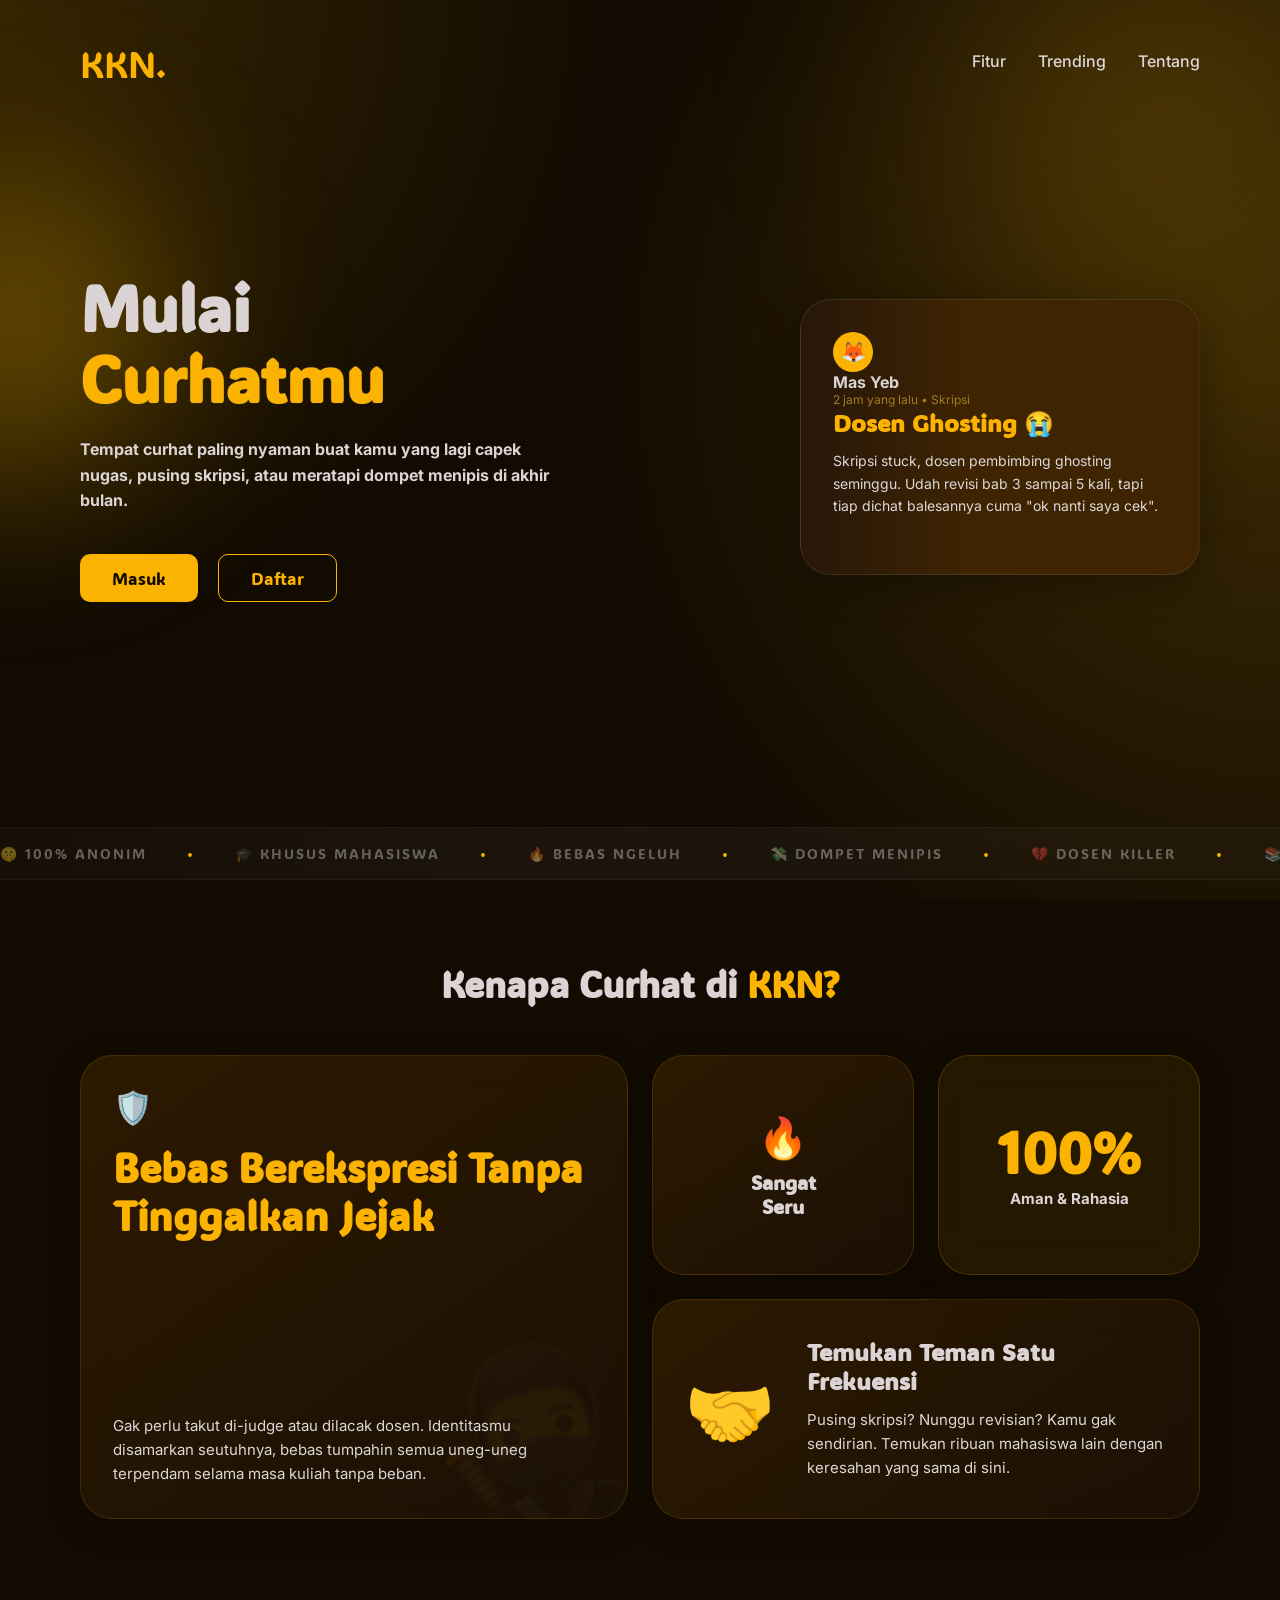
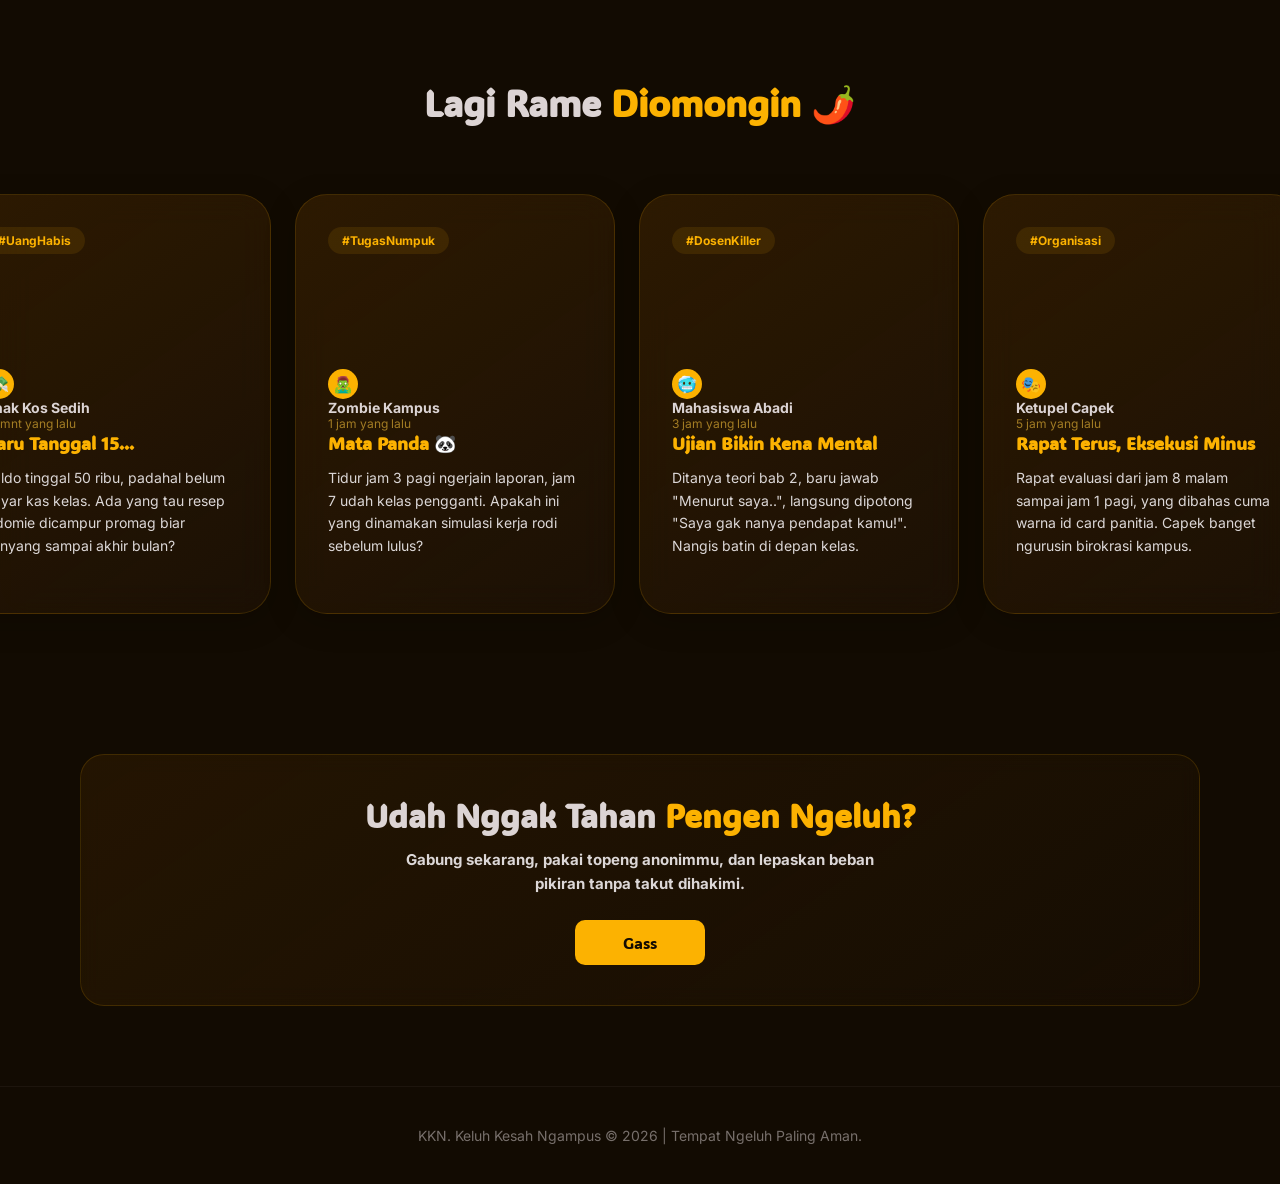
==== index.html @ 59ade4c1 "update name index" ====
<!DOCTYPE html>
<html lang="id">
<head>
    <meta charset="UTF-8">
    <meta name="viewport" content="width=device-width, initial-scale=1.0">
    <title>KKN - Keluh Kesah Ngampus</title>
    
    <link rel="preconnect" href="https://fonts.googleapis.com">
    <link rel="preconnect" href="https://fonts.gstatic.com" crossorigin>
    <link href="https://fonts.googleapis.com/css2?family=ADLaM+Display&family=Inter:wght@400;500;600;700&display=swap" rel="stylesheet">
    
    <link rel="stylesheet" href="globals.css">
    <link rel="stylesheet" href="guide.css">
    <link rel="stylesheet" href="style.css">
</head>
<body id="beranda">
    
    <!-- Efek Glow Latar Belakang -->
    <div class="glow-kiri-atas"></div>
    <div class="glow-kanan-atas"></div>
    <div class="glow-tengah"></div>

    <!--HEADER-->
    <header class="container">
        <!-- Logo berfungsi ganda sebagai tombol kembali ke atas -->
        <a href="#beranda" class="logo-kkn" style="text-decoration: none;">KKN.</a>
        <nav>
            <a href="#fitur" class="menu-link">Fitur</a> 
            <a href="#trending" class="menu-link">Trending</a>
            <a href="about_us/about.html" class="menu-link">Tentang</a>
        </nav>
    </header>

    <!-- Bagian Konten Utama -->
    <main>
        
        <!-- SECTION 1: HERO -->
        <section class="hero-section">
            <div class="container hero-container">
                <!-- Kolom Kiri: Teks dan Tombol -->
                <div class="hero-kiri">
                    <h1 class="judul-utama">
                        Mulai<br>
                        <span class="teks-kuning">Curhatmu</span>
                    </h1>
                    
                    <p class="deskripsi">
                        Tempat curhat paling nyaman buat kamu yang lagi capek nugas, pusing skripsi, atau meratapi dompet menipis di akhir bulan.
                    </p>
                    
                    <div class="grup-tombol">
                        <button class="btn-primer" onclick="window.location.href='daftar/signin.html'">Masuk</button>
                        <button class="btn-sekunder" onclick="window.location.href='daftar/signup.html'">Daftar</button>
                    </div>
                </div>

                <!-- Kolom Kanan: Kartu Curhat Mengambang -->
                <div class="hero-kanan">
                    <div class="kartu-curhat">
                        <div class="kartu-header">
                            <div class="avatar">🦊</div>
                            <div>
                                <div class="nama-user">Mas Yeb</div>
                                <div class="waktu">2 jam yang lalu • Skripsi</div>
                            </div>
                        </div>
                        <h3 class="kartu-judul">Dosen Ghosting 😭</h3>
                        <p class="kartu-teks">
                            Skripsi stuck, dosen pembimbing ghosting seminggu. Udah revisi bab 3 sampai 5 kali, tapi tiap dichat balesannya cuma "ok nanti saya cek".
                        </p>
                    </div>
                </div>
            </div>
        </section>

        <!-- SECTION PITA PEMBATAS -->
        <div class="marquee-pembatas">
            <div class="marquee-konten">
                <span>🤫 100% ANONIM <i>•</i> 🎓 KHUSUS MAHASISWA <i>•</i> 🔥 BEBAS NGELUH <i>•</i> 💸 DOMPET MENIPIS <i>•</i> 💔 DOSEN KILLER <i>•</i> 📚 SKRIPSI STUCK <i>•</i></span>
                <span>🤫 100% ANONIM <i>•</i> 🎓 KHUSUS MAHASISWA <i>•</i> 🔥 BEBAS NGELUH <i>•</i> 💸 DOMPET MENIPIS <i>•</i> 💔 DOSEN KILLER <i>•</i> 📚 SKRIPSI STUCK <i>•</i></span>
            </div>
        </div>

        <!--SECTION 2: FITUR BENTO GRID (Target: #fitur)-->
        <section id="fitur" class="fitur-section">
            <div class="container">
                <h2 class="section-judul">Kenapa Curhat di <span>KKN?</span></h2>
                
                <div class="bento-grid">
                    <div class="bento-kartu bento-large">
                        <div class="bento-bg-ikon">🥷</div>
                        <div>
                            <div class="bento-ikon" style="font-size: 32px;">🛡️</div>
                            <h3 class="bento-judul">Bebas Berekspresi Tanpa Tinggalkan Jejak</h3>
                        </div>
                        <p class="bento-teks" style="max-width: 90%;">Gak perlu takut di-judge atau dilacak dosen. Identitasmu disamarkan seutuhnya, bebas tumpahin semua uneg-uneg terpendam selama masa kuliah tanpa beban.</p>
                    </div>

                    <div class="bento-kartu bento-box" style="justify-content: center; align-items: center; text-align: center;">
                        <div class="bento-ikon" style="margin-bottom: 8px;">🔥</div>
                        <h3 class="bento-judul" style="font-size: 20px; margin-bottom: 0;">Sangat<br>Seru</h3>
                    </div>

                    <div class="bento-kartu bento-box" style="justify-content: center; align-items: center; text-align: center; background: rgba(252, 178, 1, 0.08); border-color: rgba(252, 178, 1, 0.2);">
                        <h3 class="bento-judul" style="font-size: 56px; color: var(--warna-kuning); margin-bottom: 0;">100%</h3>
                        <p class="bento-teks" style="font-weight: bold; color: var(--warna-putih);">Aman & Rahasia</p>
                    </div>

                    <div class="bento-kartu bento-wide" style="flex-direction: row; align-items: center; gap: 32px;">
                        <div class="bento-ikon" style="font-size: 72px; margin-bottom: 0;">🤝</div>
                        <div>
                            <h3 class="bento-judul" style="font-size: 24px;">Temukan Teman Satu Frekuensi</h3>
                            <p class="bento-teks">Pusing skripsi? Nunggu revisian? Kamu gak sendirian. Temukan ribuan mahasiswa lain dengan keresahan yang sama di sini.</p>
                        </div>
                    </div>
                </div>
            </div>
        </section>

        <!--SECTION 3: TRENDING GALLERY (Target: #trending)-->
        <section id="trending" class="trending-section">
            <div class="container">
                <h2 class="section-judul">Lagi Rame <span>Diomongin 🌶️</span></h2>
            </div>
            
            <div class="trending-wrapper">
                <div class="kartu-trending">
                    <span class="tag-trending">#UangHabis</span>
                    <div class="konten-bawah-trending">
                        <div class="kartu-header">
                            <div class="avatar" style="font-size: 16px; width: 30px; height: 30px;">💸</div>
                            <div>
                                <div class="nama-user" style="font-size: 14px;">Anak Kos Sedih</div>
                                <div class="waktu">10 mnt yang lalu</div>
                            </div>
                        </div>
                        <h3 class="kartu-judul" style="font-size: 18px;">Baru Tanggal 15...</h3>
                        <p class="kartu-teks">Saldo tinggal 50 ribu, padahal belum bayar kas kelas. Ada yang tau resep indomie dicampur promag biar kenyang sampai akhir bulan?</p>
                    </div>
                </div>

                <div class="kartu-trending">
                    <span class="tag-trending">#TugasNumpuk</span>
                    <div class="konten-bawah-trending">
                        <div class="kartu-header">
                            <div class="avatar" style="font-size: 16px; width: 30px; height: 30px;">🧟‍♂️</div>
                            <div>
                                <div class="nama-user" style="font-size: 14px;">Zombie Kampus</div>
                                <div class="waktu">1 jam yang lalu</div>
                            </div>
                        </div>
                        <h3 class="kartu-judul" style="font-size: 18px;">Mata Panda 🐼</h3>
                        <p class="kartu-teks">Tidur jam 3 pagi ngerjain laporan, jam 7 udah kelas pengganti. Apakah ini yang dinamakan simulasi kerja rodi sebelum lulus?</p>
                    </div>
                </div>

                <div class="kartu-trending">
                    <span class="tag-trending">#DosenKiller</span>
                    <div class="konten-bawah-trending">
                        <div class="kartu-header">
                            <div class="avatar" style="font-size: 16px; width: 30px; height: 30px;">🥶</div>
                            <div>
                                <div class="nama-user" style="font-size: 14px;">Mahasiswa Abadi</div>
                                <div class="waktu">3 jam yang lalu</div>
                            </div>
                        </div>
                        <h3 class="kartu-judul" style="font-size: 18px;">Ujian Bikin Kena Mental</h3>
                        <p class="kartu-teks">Ditanya teori bab 2, baru jawab "Menurut saya..", langsung dipotong "Saya gak nanya pendapat kamu!". Nangis batin di depan kelas.</p>
                    </div>
                </div>

                <div class="kartu-trending">
                    <span class="tag-trending">#Organisasi</span>
                    <div class="konten-bawah-trending">
                        <div class="kartu-header">
                            <div class="avatar" style="font-size: 16px; width: 30px; height: 30px;">🎭</div>
                            <div>
                                <div class="nama-user" style="font-size: 14px;">Ketupel Capek</div>
                                <div class="waktu">5 jam yang lalu</div>
                            </div>
                        </div>
                        <h3 class="kartu-judul" style="font-size: 18px;">Rapat Terus, Eksekusi Minus</h3>
                        <p class="kartu-teks">Rapat evaluasi dari jam 8 malam sampai jam 1 pagi, yang dibahas cuma warna id card panitia. Capek banget ngurusin birokrasi kampus.</p>
                    </div>
                </div>
            </div>
        </section>

        <!--SECTION 4: CALL TO ACTION (CTA) BAWAH-->
        <section class="cta-bawah-section" style="padding: 40px 0 80px 0; text-align: center; position: relative; z-index: 2;">
            <div class="container">
                <div style="background: linear-gradient(145deg, rgba(63, 36, 2, 0.4) 0%, rgba(41, 24, 8, 0.2) 100%); border: 1px solid rgba(252, 178, 1, 0.15); border-radius: 24px; padding: 40px 24px; backdrop-filter: blur(10px);">
                    <h2 class="section-judul" style="margin-bottom: 12px; font-size: 32px;">Udah Nggak Tahan <span>Pengen Ngeluh?</span></h2>
                    <p class="deskripsi" style="margin: 0 auto 24px auto; font-size: 15px; color: var(--warna-abu-terang); max-width: 500px;">
                        Gabung sekarang, pakai topeng anonimmu, dan lepaskan beban pikiran tanpa takut dihakimi.
                    </p>
                    <div class="grup-tombol" style="justify-content: center;">
                        <!-- Tombol Gass diubah menjadi link yang mengarah ke paling atas -->
                        <a href="#beranda" class="btn-primer" style="font-size: 16px; padding: 12px 48px; display: inline-block; text-decoration: none;">Gass</a>
                    </div>
                </div>
            </div>
        </section>

    </main>

    <!-- FOOTER -->
    <footer>
        <p>KKN. Keluh Kesah Ngampus © 2026 | Tempat Ngeluh Paling Aman.</p>
    </footer>

    <!--JAVASCRIPT LOGIC-->
    <script>
        const trendingWrapper = document.querySelector('.trending-wrapper');
        let isPaused = false;
        let resumeTimeout;
        let scrollSpeed = 1; 

        if (trendingWrapper) {
            trendingWrapper.style.scrollBehavior = 'auto';
            const originalCards = [...trendingWrapper.children];
            
            for (let i = 0; i < 2; i++) {
                originalCards.forEach(kartu => {
                    const clone = kartu.cloneNode(true);
                    trendingWrapper.appendChild(clone);
                });
            }

            let resetPoint = 0;
            function hitungTitikReset() {
                const firstOriginal = trendingWrapper.children[0];
                const firstClone = trendingWrapper.children[originalCards.length];
                resetPoint = firstClone.offsetLeft - firstOriginal.offsetLeft;
            }

            hitungTitikReset();
            window.addEventListener('resize', hitungTitikReset);

            function autoScroll() {
                if (!isPaused && resetPoint > 0) {
                    trendingWrapper.scrollLeft += scrollSpeed;
                    if (trendingWrapper.scrollLeft >= resetPoint) {
                        trendingWrapper.scrollLeft -= resetPoint;
                    }
                }
                requestAnimationFrame(autoScroll);
            }

            requestAnimationFrame(autoScroll);

            function pauseScroll() {
                isPaused = true;
                clearTimeout(resumeTimeout); 
            }

            function resumeScrollAfterDelay() {
                clearTimeout(resumeTimeout);
                resumeTimeout = setTimeout(() => {
                    isPaused = false;
                }, 1500); 
            }

            trendingWrapper.addEventListener('mouseenter', pauseScroll);
            trendingWrapper.addEventListener('mouseleave', resumeScrollAfterDelay);
            trendingWrapper.addEventListener('touchstart', pauseScroll);
            trendingWrapper.addEventListener('touchend', resumeScrollAfterDelay);
        }
    </script>
</body>
</html>
---- globals.css ----
* {
    margin: 0;
    padding: 0;
    box-sizing: border-box;
    -webkit-font-smoothing: antialiased;
}

html, body {
    height: 100%;
    scroll-behavior: smooth;
}

a {
    text-decoration: none;
}

button:focus-visible {
    outline: 2px solid #fcb201 !important;
}
---- guide.css ----
:root {
    /* Warna Dasar Baru dari About Us */
    --warna-latar: #120b02; 
    --rgb-latar: 18, 11, 2; /* Versi RGB dari #120b02 */
    
    /* Warna Kuning Khas KKN */
    --warna-kuning: #fcb201;
    --rgb-kuning: 252, 178, 1;
    
    /* Warna Glow dari */
    --rgb-glow-kiri: 255, 184, 0;  /* rgba(255, 184, 0, 0.15) */
    --rgb-glow-kanan: 215, 157, 11; /* rgba(215, 157, 11, 0.21) */
    
    --warna-putih: #dcd4d4;
    --warna-abu-terang: #dcd7d7;
    --rgb-putih: 220, 212, 212;
    --rgb-hitam: 0, 0, 0;

    /* Variabel Efek Glassmorphism & Gradasi */
    --gradasi-kaca-hero: linear-gradient(90deg, rgba(41, 24, 8, 1) 4%, rgba(63, 36, 2, 1) 43%);
    --gradasi-kaca-bento: linear-gradient(145deg, rgba(63, 36, 2, 0.6) 0%, rgba(41, 24, 8, 0.4) 100%);
    --border-kaca-tipis: 1px solid rgba(var(--rgb-putih), 0.05);
    --border-kuning-tipis: 1px solid rgba(var(--rgb-kuning), 0.15);
    
    /* Variabel Font */
    --font-judul: 'ADLaM Display', cursive;
    --font-teks: 'Inter', sans-serif;
}
---- style.css ----
/* ==========================================================
   DASAR BODY & HTML
   ========================================================== */
html {
    scroll-behavior: smooth;
}

body {
    /* Perbaikan: Menambahkan background-attachment: fixed agar gradasi tidak terpotong/berulang */
    background: 
        radial-gradient(circle at 0% 0%, rgba(var(--rgb-glow-kiri), 0.15) 0%, transparent 40%),
        radial-gradient(circle at 100% 40%, rgba(var(--rgb-glow-kanan), 0.21) 0%, transparent 50%),
        var(--warna-latar);
    background-attachment: fixed; /* Mencegah gradasi berulang saat di-scroll */
    background-repeat: no-repeat;
    background-size: cover;
        
    color: var(--warna-abu-terang);
    font-family: var(--font-teks);
    min-height: 100vh;
    overflow-x: hidden;
    display: flex;
    flex-direction: column;
}

/* ==========================================================
   KUSTOMISASI SCROLLBAR MODERN
   ========================================================== */
::-webkit-scrollbar {
    width: 14px; 
}

::-webkit-scrollbar-track {
    background: var(--warna-latar); 
}

::-webkit-scrollbar-thumb {
    background-color: rgba(var(--rgb-kuning), 0.3); 
    border-radius: 10px; 
    border: 4px solid var(--warna-latar); 
}

::-webkit-scrollbar-thumb:hover {
    background-color: rgba(var(--rgb-kuning), 0.8); 
}

a {
    text-decoration: none;
}

/* ==========================================================
   1. EFEK GLOW TAMBAHAN
   ========================================================== */
@keyframes putarCahaya {
    0% { transform: rotate(0deg) scale(1); }
    50% { transform: rotate(180deg) scale(1.1); }
    100% { transform: rotate(360deg) scale(1); }
}

.glow-kiri-atas {
    position: absolute;
    top: 20%;
    left: -10%;
    width: 300px;
    height: 300px;
    background-color: rgba(var(--rgb-glow-kiri), 0.3);
    border-radius: 40% 60% 70% 30% / 40% 50% 60% 50%;
    filter: blur(90px);
    z-index: 0;
    pointer-events: none;
    animation: putarCahaya 20s linear infinite;
}

.glow-kanan-atas {
    position: absolute;
    top: -10%;
    right: -5%;
    width: 400px;
    height: 400px;
    background-color: rgba(var(--rgb-glow-kanan), 0.2);
    border-radius: 50% 50% 30% 70% / 60% 30% 70% 40%;
    filter: blur(120px);
    z-index: 0;
    pointer-events: none;
    animation: putarCahaya 25s linear infinite reverse;
}

/* ==========================================================
   2. CONTAINER UTAMA & HEADER
   ========================================================== */
.container {
    width: 100%;
    max-width: 1200px;
    margin: 0 auto;
    padding-left: 40px;
    padding-right: 40px;
    position: relative;
    z-index: 10;
}

header {
    display: flex;
    justify-content: space-between;
    align-items: center;
    padding-top: 40px;
    padding-bottom: 20px;
}

.logo-kkn {
    font-family: var(--font-judul);
    font-size: 36px;
    color: var(--warna-kuning);
    cursor: pointer;
}

nav {
    display: flex;
    gap: 32px;
}

nav a {
    color: var(--warna-abu-terang);
    font-weight: 500;
    transition: all 0.2s ease;
    padding-bottom: 4px;
    border-bottom: 2px solid transparent;
}

nav a:hover, nav a.active {
    color: var(--warna-kuning);
    font-weight: 700;
    border-bottom: 2px solid var(--warna-kuning);
}

/* ==========================================================
   3. SECTION 1: HERO (ATAS)
   ========================================================== */
.hero-section {
    width: 100%;
    position: relative;
}

.hero-container {
    display: flex;
    align-items: center;
    justify-content: space-between;
    padding-top: 40px;
    padding-bottom: 100px;
    gap: 40px;
    min-height: 80vh;
}

.hero-kiri {
    flex: 1;
    max-width: 50%;
    display: flex;
    flex-direction: column;
    gap: 24px;
}

.judul-utama {
    font-family: var(--font-judul);
    font-size: 64px;
    line-height: 1.1;
    color: var(--warna-putih);
}

.teks-kuning {
    color: var(--warna-kuning);
    -webkit-text-stroke: 1px rgba(var(--rgb-putih), 0.1); 
}

.deskripsi {
    font-weight: 700;
    font-size: 16px;
    line-height: 1.6;
    color: var(--warna-putih);
    max-width: 480px;
}

.grup-tombol {
    display: flex;
    gap: 20px;
    margin-top: 16px;
}

.btn-primer {
    background-color: var(--warna-kuning);
    color: var(--warna-latar);
    font-family: var(--font-judul);
    font-size: 17px;
    padding: 12px 32px;
    border-radius: 10px;
    border: none;
    cursor: pointer;
    transition: transform 0.2s;
    display: inline-block;
    text-align: center;
}

.btn-primer:hover {
    transform: scale(1.05);
}

.btn-sekunder {
    background-color: var(--latar-btn-sekunder);
    color: var(--warna-kuning);
    font-family: var(--font-judul);
    font-size: 17px;
    padding: 12px 32px;
    border-radius: 10px;
    border: 1px solid var(--warna-kuning);
    cursor: pointer;
    transition: background-color 0.2s;
    display: inline-block;
    text-align: center;
}

.btn-sekunder:hover {
    background-color: var(--warna-kuning);
    color: var(--warna-latar);
}

.hero-kanan {
    flex: 1;
    display: flex;
    justify-content: flex-end;
}

@keyframes float {
    0% { transform: translateY(0px); }
    50% { transform: translateY(-10px); }
    100% { transform: translateY(0px); }
}

@keyframes kedapKedip {
    0% { opacity: 1; }
    75% { opacity: 0.65; }
    100% { opacity: 1; }
}

.kartu-curhat {
    width: 100%;
    max-width: 400px;
    border-radius: 31px;
    border: 1px solid rgba(var(--rgb-putih), 0.11);
    box-shadow: 0px 10px 40px rgba(var(--rgb-hitam), 0.3);
    backdrop-filter: blur(5.7px);
    -webkit-backdrop-filter: blur(5.7px);
    background: var(--gradasi-kaca-hero);
    padding: 32px;
    animation: float 3s cubic-bezier(0.37, 0, 0.63, 1) infinite, kedapKedip 2s ease-in-out infinite;
}

.avatar {
    width: 40px;
    height: 40px;
    background-color: var(--warna-kuning);
    border-radius: 50%;
    display: flex;
    align-items: center;
    justify-content: center;
    font-size: 20px;
    color: var(--warna-latar);
}

.nama-user {
    font-weight: 700;
    color: var(--warna-putih);
}

.waktu {
    font-size: 12px;
    color: #a37d24;
}

.kartu-judul {
    font-family: var(--font-judul);
    font-size: 24px;
    color: var(--warna-kuning);
    margin-bottom: 12px;
}

.kartu-teks {
    font-size: 14px;
    line-height: 1.6;
    color: var(--warna-abu-terang);
    margin-bottom: 24px;
}

/* ==========================================================
   4. PITA PEMBATAS BERJALAN (MARQUEE)
   ========================================================== */
.marquee-pembatas {
    width: 100%;
    overflow: hidden;
    background: linear-gradient(90deg, rgba(var(--rgb-putih),0.02) 0%, rgba(var(--rgb-putih),0.05) 50%, rgba(var(--rgb-putih),0.02) 100%);
    border-top: var(--border-kaca-tipis);
    border-bottom: var(--border-kaca-tipis);
    padding: 16px 0;
    display: flex;
    white-space: nowrap;
    position: relative;
    z-index: 5;
}

.marquee-konten {
    display: flex;
    align-items: center;
    gap: 40px;
    animation: scrollMarquee 30s linear infinite;
}

.marquee-konten span {
    font-family: var(--font-judul);
    font-size: 14px;
    letter-spacing: 2px;
    color: rgba(var(--rgb-putih), 0.4);
    text-transform: uppercase;
    display: flex;
    align-items: center;
    gap: 40px;
}

.marquee-konten span i {
    color: var(--warna-kuning);
    font-style: normal;
}

@keyframes scrollMarquee {
    0% { transform: translateX(0); }
    100% { transform: translateX(-50%); }
}

/* ==========================================================
   5. UMUM UNTUK SECTION TENGAH & BAWAH
   ========================================================== */
.section-judul {
    font-family: var(--font-judul);
    font-size: 36px;
    color: var(--warna-putih);
    text-align: center;
    margin-bottom: 48px;
    position: relative;
    z-index: 2;
}

.section-judul span {
    color: var(--warna-kuning);
}

/* ==========================================================
   6. SECTION 2: FITUR (BENTO GRID)
   ========================================================== */
.fitur-section {
    padding-top: 80px;
    padding-bottom: 100px;
    width: 100%;
    position: relative;
}

.bento-grid {
    display: grid;
    grid-template-columns: repeat(4, 1fr);
    grid-auto-rows: 220px;
    gap: 24px;
    margin-top: 48px;
    position: relative;
    z-index: 2;
}

.bento-kartu {
    background: var(--gradasi-kaca-bento);
    backdrop-filter: blur(20px);
    -webkit-backdrop-filter: blur(20px);
    border: var(--border-kuning-tipis);
    border-radius: 32px;
    padding: 32px;
    display: flex;
    flex-direction: column;
    justify-content: space-between;
    overflow: hidden;
    position: relative;
    transition: transform 0.4s ease, border-color 0.4s ease, box-shadow 0.4s ease;
    box-shadow: 0 8px 32px rgba(var(--rgb-hitam), 0.2);
}

.bento-kartu:hover {
    transform: translateY(-5px);
    border-color: rgba(var(--rgb-kuning), 0.5);
    box-shadow: 0 15px 35px rgba(var(--rgb-kuning), 0.1);
}

.bento-large { grid-column: span 2; grid-row: span 2; } 
.bento-wide { grid-column: span 2; grid-row: span 1; }  
.bento-box { grid-column: span 1; grid-row: span 1; }   

.bento-ikon { 
    font-size: 40px; 
    margin-bottom: 16px; 
    z-index: 2; 
    position: relative; 
}

.bento-judul {
    font-family: var(--font-judul);
    font-size: 24px;
    color: var(--warna-putih);
    margin-bottom: 12px;
    line-height: 1.2;
    z-index: 2;
    position: relative;
}

.bento-large .bento-judul {
    font-size: 40px; 
    color: var(--warna-kuning);
}

.bento-teks {
    font-size: 15px;
    line-height: 1.6;
    color: var(--warna-abu-terang);
    z-index: 2;
    position: relative;
}

.bento-bg-ikon {
    position: absolute;
    bottom: -30px;
    right: -20px;
    font-size: 180px;
    opacity: 0.05;
    transform: rotate(-15deg);
    z-index: 1;
    pointer-events: none;
}

/* ==========================================================
   7. SECTION 3: TRENDING (GALLERY HORIZONTAL)
   ========================================================== */
.trending-section {
    padding-top: 60px;
    padding-bottom: 40px;
    width: 100%;
    overflow: hidden; 
    position: relative;
}

.trending-wrapper {
    display: flex;
    gap: 24px;
    padding: 20px 0 60px 0; 
    overflow-x: auto;
    scrollbar-width: none; 
    -ms-overflow-style: none; 
    position: relative;
    z-index: 2;
}

.trending-wrapper::-webkit-scrollbar {
    display: none; 
}

.kartu-trending {
    flex: 0 0 320px; 
    height: 420px; 
    background: var(--gradasi-kaca-bento);
    backdrop-filter: blur(16px);
    -webkit-backdrop-filter: blur(16px);
    border: var(--border-kuning-tipis);
    border-radius: 32px;
    padding: 32px;
    display: flex;
    flex-direction: column;
    transition: transform 0.4s cubic-bezier(0.175, 0.885, 0.32, 1.275), border-color 0.4s, box-shadow 0.4s;
    cursor: pointer;
    box-shadow: 0 8px 32px rgba(var(--rgb-hitam), 0.2);
}

.kartu-trending:hover {
    transform: translateY(-15px); 
    border-color: rgba(var(--rgb-kuning), 0.5);
    box-shadow: 0 20px 50px rgba(var(--rgb-kuning), 0.15);
}

.tag-trending {
    display: inline-block;
    background: rgba(var(--rgb-kuning), 0.1);
    color: var(--warna-kuning);
    padding: 6px 14px;
    border-radius: 20px;
    font-size: 12px;
    font-weight: 700;
    margin-bottom: auto; 
    align-self: flex-start;
}

.konten-bawah-trending {
    margin-top: 24px;
}

.kartu-trending .avatar {
    background-color: var(--warna-kuning);
    color: var(--warna-latar);
    border: none;
    box-shadow: none;
    display: flex;
    align-items: center;
    justify-content: center;
}

/* ==========================================================
   8. SECTION 4: CALL TO ACTION (CTA) BAWAH
   ========================================================== */
.cta-bawah-section {
    padding: 40px 0 80px 0; 
    text-align: center; 
    position: relative; 
    z-index: 2;
}

.cta-box {
    background: var(--gradasi-kaca-bento); 
    border: var(--border-kuning-tipis);
    border-radius: 24px; 
    padding: 40px 24px; 
    backdrop-filter: blur(10px);
    -webkit-backdrop-filter: blur(10px);
}

.cta-bawah-section .section-judul {
    margin-bottom: 12px; 
    font-size: 32px;
}

.cta-bawah-section .deskripsi {
    margin: 0 auto 24px auto; 
    font-size: 15px; 
    color: var(--warna-abu-terang); 
    max-width: 500px;
}

/* ==========================================================
   9. FOOTER
   ========================================================== */
footer {
    background-color: transparent;
    border-top: var(--border-kaca-tipis);
    padding: 40px;
    text-align: center;
    color: rgba(var(--rgb-putih), 0.5);
    font-size: 14px;
    margin-top: auto;
    position: relative;
    z-index: 2;
}
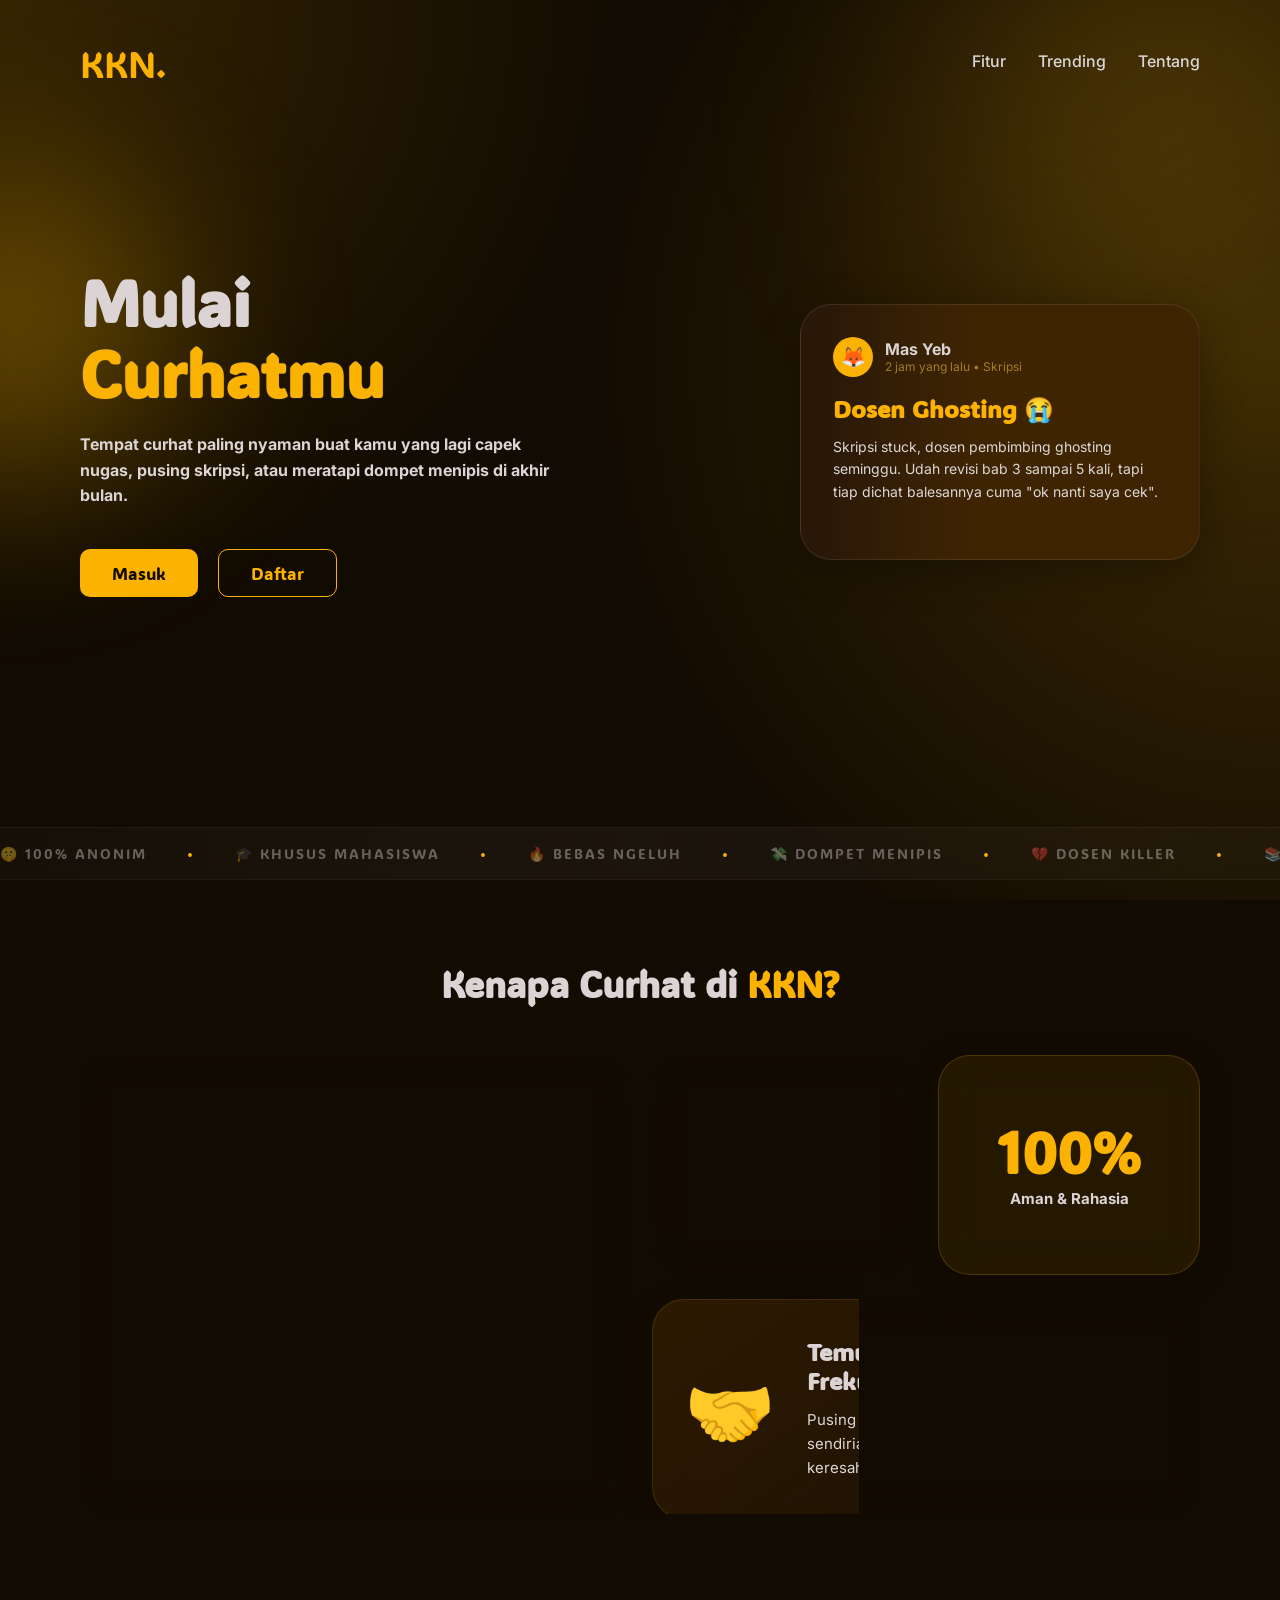
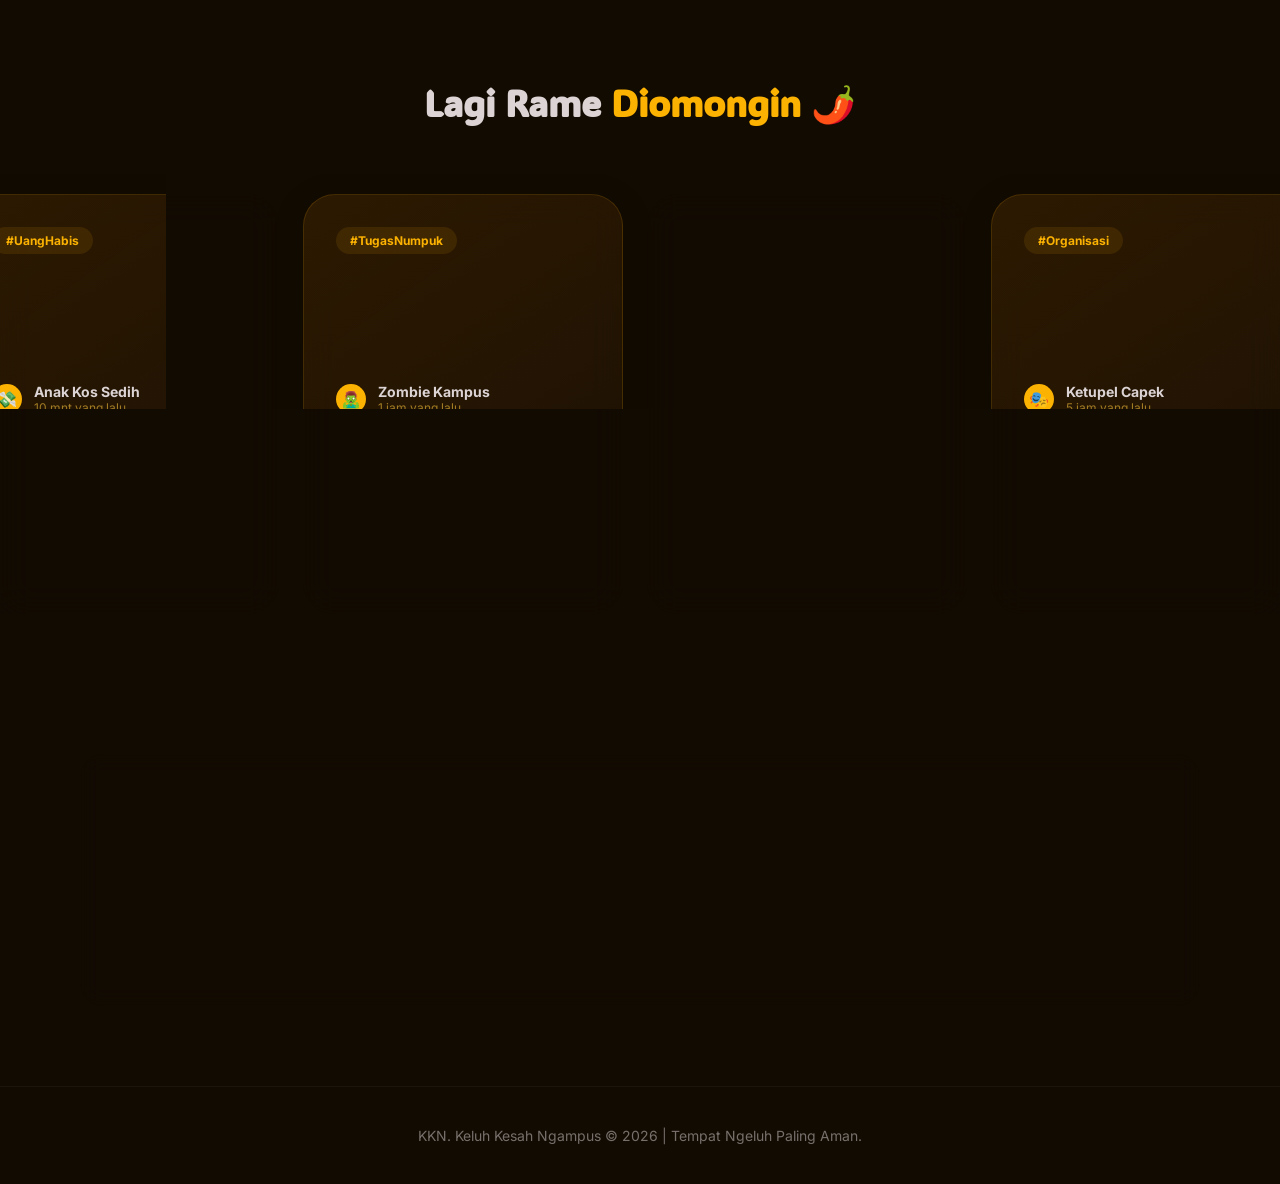
==== commit 23084335: "Remove unused stylesheet links from index.html Removed global and guide stylesheets from index.html" ====
--- a/index.html
+++ b/index.html
@@ -9,8 +9,6 @@
     <link rel="preconnect" href="https://fonts.gstatic.com" crossorigin>
     <link href="https://fonts.googleapis.com/css2?family=ADLaM+Display&family=Inter:wght@400;500;600;700&display=swap" rel="stylesheet">
     
-    <link rel="stylesheet" href="globals.css">
-    <link rel="stylesheet" href="guide.css">
     <link rel="stylesheet" href="style.css">
 </head>
 <body id="beranda">
@@ -268,4 +266,4 @@
         }
     </script>
 </body>
-</html>+</html>
--- a/style.css
+++ b/style.css
@@ -1,55 +1,289 @@
 /* ==========================================================
-   DASAR BODY & HTML
+   1. ROOT VARIABLES (Gabungan)
    ========================================================== */
+:root {
+    /* Variabel Landing Page */
+    --warna-latar: #120b02; 
+    --rgb-latar: 18, 11, 2;
+    --warna-kuning: #fcb201;
+    --rgb-kuning: 252, 178, 1;
+    --rgb-glow-kiri: 255, 184, 0;
+    --rgb-glow-kanan: 215, 157, 11;
+    --warna-putih: #dcd4d4;
+    --warna-abu-terang: #dcd7d7;
+    --rgb-putih: 220, 212, 212;
+    --rgb-hitam: 0, 0, 0;
+    --gradasi-kaca-hero: linear-gradient(90deg, rgba(41, 24, 8, 1) 4%, rgba(63, 36, 2, 1) 43%);
+    --gradasi-kaca-bento: linear-gradient(145deg, rgba(63, 36, 2, 0.6) 0%, rgba(41, 24, 8, 0.4) 100%);
+    --border-kaca-tipis: 1px solid rgba(var(--rgb-putih), 0.05);
+    --border-kuning-tipis: 1px solid rgba(var(--rgb-kuning), 0.15);
+    --font-judul: 'ADLaM Display', cursive;
+    --font-teks: 'Inter', sans-serif;
+
+    /* Variabel About Us */
+    --bg-gradient: radial-gradient(circle at center, #2c1f0a 0%, #0e0a02 100%);
+    --card-bg: #3F2402;
+    --border-color: #fcb101d0;
+    --primary-yellow: #fcb201;
+    --text-gray: #b0b0b0;
+}
+
+/* ==========================================================
+   2. RESET & DASAR GLOBAL
+   ========================================================== */
+* {
+    margin: 0;
+    padding: 0;
+    box-sizing: border-box;
+    -webkit-font-smoothing: antialiased;
+}
+
 html {
     scroll-behavior: smooth;
-}
-
+    height: 100%;
+}
+
+a {
+    text-decoration: none;
+}
+
+button:focus-visible {
+    outline: 2px solid #fcb201 !important;
+}
+
+/* Scrollbar Modern */
+::-webkit-scrollbar { 
+    width: 14px; 
+}
+
+::-webkit-scrollbar-track { 
+    background: var(--warna-latar); 
+}
+
+::-webkit-scrollbar-thumb {
+    background-color: rgba(var(--rgb-kuning), 0.3); 
+    border-radius: 10px; 
+    border: 4px solid var(--warna-latar); 
+}
+
+::-webkit-scrollbar-thumb:hover { 
+    background-color: rgba(var(--rgb-kuning), 0.8); 
+}
+
+/* ==========================================================
+   3. PEMISAHAN BODY AGAR TIDAK BENTROK
+   ========================================================== */
+
+/* A. Default Body (Digunakan untuk About Us) */
 body {
-    /* Perbaikan: Menambahkan background-attachment: fixed agar gradasi tidak terpotong/berulang */
+    font-family: 'Inter', sans-serif;
+    background: 
+        radial-gradient(circle at 0% 0%, rgba(255, 184, 0, 0.15) 0%, transparent 40%),
+        radial-gradient(circle at 100% 40%, rgba(215, 157, 11, 0.21) 0%, transparent 50%),
+        #160b04;
+    background-attachment: fixed;
+    color: white;
+    min-height: 100vh;
+    display: flex;
+    flex-direction: column;
+    align-items: center; /* Khusus struktur About Us */
+}
+
+/* B. Body Khusus Landing Page (Memanfaatkan id="beranda" dari HTML asli) */
+body#beranda {
     background: 
         radial-gradient(circle at 0% 0%, rgba(var(--rgb-glow-kiri), 0.15) 0%, transparent 40%),
         radial-gradient(circle at 100% 40%, rgba(var(--rgb-glow-kanan), 0.21) 0%, transparent 50%),
         var(--warna-latar);
-    background-attachment: fixed; /* Mencegah gradasi berulang saat di-scroll */
+    background-attachment: fixed;
     background-repeat: no-repeat;
     background-size: cover;
-        
     color: var(--warna-abu-terang);
-    font-family: var(--font-teks);
-    min-height: 100vh;
+    align-items: stretch; /* Membatalkan align center dari body default */
     overflow-x: hidden;
+}
+
+/* C. Body Khusus Halaman Sign In / Sign Up */
+/* Memanfaatkan pseudo-class :has() agar aman dari halaman lain */
+body:has(.viewport), body:has(.signup-viewport) {
+    height: 100vh;
+    width: 100vw;
+    overflow: hidden;
+    background-color: #2a2404;
+    background: radial-gradient(circle at 15% 85%, #A37D24 0%, #160B04 45%);
     display: flex;
-    flex-direction: column;
+    justify-content: center;
+    align-items: center;
 }
 
 /* ==========================================================
-   KUSTOMISASI SCROLLBAR MODERN
+   4. GAYA DAFTAR & MASUK (SIGN IN / SIGN UP)
    ========================================================== */
-::-webkit-scrollbar {
-    width: 14px; 
-}
-
-::-webkit-scrollbar-track {
-    background: var(--warna-latar); 
-}
-
-::-webkit-scrollbar-thumb {
-    background-color: rgba(var(--rgb-kuning), 0.3); 
-    border-radius: 10px; 
-    border: 4px solid var(--warna-latar); 
-}
-
-::-webkit-scrollbar-thumb:hover {
-    background-color: rgba(var(--rgb-kuning), 0.8); 
-}
-
-a {
-    text-decoration: none;
+.viewport, .signup-viewport {
+    width: 100%;
+    height: 100%;
+    display: flex;
+    justify-content: center;
+    align-items: center;
+    padding: 20px;
+}
+
+.register-card {
+    background-color: rgba(31, 23, 11, 0.8); 
+    width: 100%;
+    max-width: 400px;
+    padding: 4vh 35px; 
+    border-radius: 40px;
+    border: 1px solid rgba(255, 255, 255, 0.05);
+    backdrop-filter: blur(15px);
+    box-shadow: 0 25px 50px rgba(0,0,0,0.5);
+    position: relative;
+}
+
+.btn-kembali-signup {
+    position: absolute;
+    top: 20px; 
+    right: 20px;
+    background: rgba(255, 255, 255, 0.1);
+    border: none;
+    color: white;
+    width: 35px; 
+    height: 35px;
+    border-radius: 50%;
+    display: flex; 
+    justify-content: center; 
+    align-items: center;
+    cursor: pointer; 
+    transition: 0.3s;
+}
+
+.btn-kembali-signup:hover { 
+    background: rgba(252, 178, 1, 0.3); 
+    color: #FCB201; 
+}
+
+.register-card h1 { 
+    font-size: 2rem; 
+    color: #ffffff; 
+    margin-bottom: 5px; 
+}
+
+.register-card .tagline { 
+    color: #b0b0b0; 
+    font-size: 0.9rem; 
+    margin-bottom: 3vh; 
+}
+
+.social-login { 
+    display: flex; 
+    flex-direction: column; 
+    gap: 12px; 
+}
+
+.btn-gray {
+    background-color: #3d362d; 
+    color: #ffffff; 
+    border: none; 
+    padding: 14px; 
+    border-radius: 16px;
+    font-weight: 600; 
+    display: flex; 
+    align-items: center; 
+    justify-content: center; 
+    gap: 10px; 
+    cursor: pointer; 
+    font-size: 0.95rem;
+}
+
+.btn-gray img { 
+    width: 20px; 
+}
+
+.invert { 
+    filter: invert(1); 
+}
+
+.divider { 
+    display: flex; 
+    align-items: center; 
+    margin: 2vh 0; 
+    color: #555; 
+    font-size: 11px; 
+}
+
+.divider::before, .divider::after { 
+    content: ""; 
+    flex: 1; 
+    height: 1px; 
+    background: #333; 
+}
+
+.divider span { 
+    padding: 0 10px; 
+}
+
+.input-field { 
+    margin-bottom: 2vh; 
+}
+
+.input-field label { 
+    display: block; 
+    color: #e0e0e0; 
+    font-size: 13px; 
+    margin-bottom: 8px; 
+    font-weight: 600; 
+}
+
+.input-field input { 
+    width: 100%; 
+    background-color: #0a0a0a; 
+    border: 1px solid #222; 
+    padding: 13px; 
+    border-radius: 14px; 
+    color: #fff; 
+    outline: none; 
+}
+
+.btn-gold { 
+    width: 100%; 
+    background-color: #FCB201; 
+    color: #000; 
+    border: none; 
+    padding: 15px; 
+    border-radius: 16px; 
+    font-size: 1.1rem; 
+    font-weight: 700; 
+    margin-top: 1vh; 
+    cursor: pointer; 
+}
+
+.footer, .footer-signup { 
+    text-align: center; 
+    margin-top: 3vh; 
+    font-size: 14px; 
+    color: #888; 
+}
+
+.footer a, .footer a:visited, .footer a:active,
+.footer-signup a, .footer-signup a:visited, .footer-signup a:active { 
+    color: #FCB201; 
+    text-decoration: none; 
+    font-weight: 700; 
+}
+
+.footer a:hover, .footer-signup a:hover { 
+    text-decoration: underline; 
+}
+
+@media (max-height: 700px) { 
+    .register-card { 
+        padding: 20px 30px; 
+        transform: scale(0.9); 
+    } 
 }
 
 /* ==========================================================
-   1. EFEK GLOW TAMBAHAN
+   5. GAYA LANDING PAGE
    ========================================================== */
 @keyframes putarCahaya {
     0% { transform: rotate(0deg) scale(1); }
@@ -57,343 +291,347 @@
     100% { transform: rotate(360deg) scale(1); }
 }
 
-.glow-kiri-atas {
-    position: absolute;
-    top: 20%;
-    left: -10%;
-    width: 300px;
-    height: 300px;
-    background-color: rgba(var(--rgb-glow-kiri), 0.3);
-    border-radius: 40% 60% 70% 30% / 40% 50% 60% 50%;
-    filter: blur(90px);
-    z-index: 0;
-    pointer-events: none;
-    animation: putarCahaya 20s linear infinite;
-}
-
-.glow-kanan-atas {
-    position: absolute;
-    top: -10%;
-    right: -5%;
-    width: 400px;
-    height: 400px;
-    background-color: rgba(var(--rgb-glow-kanan), 0.2);
-    border-radius: 50% 50% 30% 70% / 60% 30% 70% 40%;
-    filter: blur(120px);
-    z-index: 0;
-    pointer-events: none;
-    animation: putarCahaya 25s linear infinite reverse;
-}
-
-/* ==========================================================
-   2. CONTAINER UTAMA & HEADER
-   ========================================================== */
-.container {
-    width: 100%;
-    max-width: 1200px;
-    margin: 0 auto;
-    padding-left: 40px;
-    padding-right: 40px;
-    position: relative;
-    z-index: 10;
-}
-
-header {
-    display: flex;
-    justify-content: space-between;
-    align-items: center;
-    padding-top: 40px;
-    padding-bottom: 20px;
-}
-
-.logo-kkn {
-    font-family: var(--font-judul);
-    font-size: 36px;
-    color: var(--warna-kuning);
-    cursor: pointer;
-}
-
-nav {
-    display: flex;
-    gap: 32px;
-}
-
-nav a {
-    color: var(--warna-abu-terang);
-    font-weight: 500;
-    transition: all 0.2s ease;
-    padding-bottom: 4px;
-    border-bottom: 2px solid transparent;
-}
-
-nav a:hover, nav a.active {
-    color: var(--warna-kuning);
-    font-weight: 700;
-    border-bottom: 2px solid var(--warna-kuning);
-}
-
-/* ==========================================================
-   3. SECTION 1: HERO (ATAS)
-   ========================================================== */
-.hero-section {
-    width: 100%;
-    position: relative;
-}
-
-.hero-container {
-    display: flex;
-    align-items: center;
-    justify-content: space-between;
-    padding-top: 40px;
-    padding-bottom: 100px;
-    gap: 40px;
-    min-height: 80vh;
-}
-
-.hero-kiri {
-    flex: 1;
-    max-width: 50%;
-    display: flex;
-    flex-direction: column;
-    gap: 24px;
-}
-
-.judul-utama {
-    font-family: var(--font-judul);
-    font-size: 64px;
-    line-height: 1.1;
-    color: var(--warna-putih);
-}
-
-.teks-kuning {
-    color: var(--warna-kuning);
+.glow-kiri-atas { 
+    position: absolute; 
+    top: 20%; 
+    left: -10%; 
+    width: 300px; 
+    height: 300px; 
+    background-color: rgba(var(--rgb-glow-kiri), 0.3); 
+    border-radius: 40% 60% 70% 30% / 40% 50% 60% 50%; 
+    filter: blur(90px); 
+    z-index: 0; 
+    pointer-events: none; 
+    animation: putarCahaya 20s linear infinite; 
+}
+
+.glow-kanan-atas { 
+    position: absolute; 
+    top: -10%; 
+    right: -5%; 
+    width: 400px; 
+    height: 400px; 
+    background-color: rgba(var(--rgb-glow-kanan), 0.2); 
+    border-radius: 50% 50% 30% 70% / 60% 30% 70% 40%; 
+    filter: blur(120px); 
+    z-index: 0; 
+    pointer-events: none; 
+    animation: putarCahaya 25s linear infinite reverse; 
+}
+
+.container { 
+    width: 100%; 
+    max-width: 1200px; 
+    margin: 0 auto; 
+    padding-left: 40px; 
+    padding-right: 40px; 
+    position: relative; 
+    z-index: 10; 
+}
+
+header { 
+    display: flex; 
+    justify-content: space-between; 
+    align-items: center; 
+    padding-top: 40px; 
+    padding-bottom: 20px; 
+}
+
+.logo-kkn { 
+    font-family: var(--font-judul); 
+    font-size: 36px; 
+    color: var(--warna-kuning); 
+    cursor: pointer; 
+}
+
+nav { 
+    display: flex; 
+    gap: 32px; 
+}
+
+nav a.menu-link { 
+    color: var(--warna-abu-terang); 
+    font-weight: 500; 
+    transition: all 0.2s ease; 
+    padding-bottom: 4px; 
+    border-bottom: 2px solid transparent; 
+}
+
+nav a.menu-link:hover, nav a.active { 
+    color: var(--warna-kuning); 
+    font-weight: 700; 
+    border-bottom: 2px solid var(--warna-kuning); 
+}
+
+.hero-section { 
+    width: 100%; 
+    position: relative; 
+}
+
+.hero-container { 
+    display: flex; 
+    align-items: center; 
+    justify-content: space-between; 
+    padding-top: 30px; 
+    padding-bottom: 100px; 
+    gap: 40px; 
+    min-height: 80vh; 
+}
+
+.hero-kiri { 
+    flex: 1; 
+    max-width: 50%; 
+    display: flex; 
+    flex-direction: column; 
+    gap: 24px; 
+}
+
+.judul-utama { 
+    font-family: var(--font-judul); 
+    font-size: 64px; 
+    line-height: 1.1; 
+    color: var(--warna-putih); 
+}
+
+.teks-kuning { 
+    color: var(--warna-kuning); 
     -webkit-text-stroke: 1px rgba(var(--rgb-putih), 0.1); 
 }
 
-.deskripsi {
-    font-weight: 700;
-    font-size: 16px;
-    line-height: 1.6;
-    color: var(--warna-putih);
-    max-width: 480px;
-}
-
-.grup-tombol {
-    display: flex;
-    gap: 20px;
-    margin-top: 16px;
-}
-
-.btn-primer {
-    background-color: var(--warna-kuning);
-    color: var(--warna-latar);
-    font-family: var(--font-judul);
-    font-size: 17px;
-    padding: 12px 32px;
-    border-radius: 10px;
-    border: none;
-    cursor: pointer;
-    transition: transform 0.2s;
-    display: inline-block;
-    text-align: center;
-}
-
-.btn-primer:hover {
-    transform: scale(1.05);
-}
-
-.btn-sekunder {
-    background-color: var(--latar-btn-sekunder);
-    color: var(--warna-kuning);
-    font-family: var(--font-judul);
-    font-size: 17px;
-    padding: 12px 32px;
-    border-radius: 10px;
-    border: 1px solid var(--warna-kuning);
-    cursor: pointer;
-    transition: background-color 0.2s;
-    display: inline-block;
-    text-align: center;
-}
-
-.btn-sekunder:hover {
-    background-color: var(--warna-kuning);
-    color: var(--warna-latar);
-}
-
-.hero-kanan {
-    flex: 1;
-    display: flex;
-    justify-content: flex-end;
-}
-
-@keyframes float {
-    0% { transform: translateY(0px); }
-    50% { transform: translateY(-10px); }
-    100% { transform: translateY(0px); }
-}
-
-@keyframes kedapKedip {
-    0% { opacity: 1; }
-    75% { opacity: 0.65; }
-    100% { opacity: 1; }
-}
-
-.kartu-curhat {
-    width: 100%;
-    max-width: 400px;
-    border-radius: 31px;
-    border: 1px solid rgba(var(--rgb-putih), 0.11);
-    box-shadow: 0px 10px 40px rgba(var(--rgb-hitam), 0.3);
-    backdrop-filter: blur(5.7px);
-    -webkit-backdrop-filter: blur(5.7px);
-    background: var(--gradasi-kaca-hero);
-    padding: 32px;
-    animation: float 3s cubic-bezier(0.37, 0, 0.63, 1) infinite, kedapKedip 2s ease-in-out infinite;
-}
-
-.avatar {
-    width: 40px;
-    height: 40px;
-    background-color: var(--warna-kuning);
-    border-radius: 50%;
-    display: flex;
-    align-items: center;
-    justify-content: center;
-    font-size: 20px;
-    color: var(--warna-latar);
-}
-
-.nama-user {
-    font-weight: 700;
-    color: var(--warna-putih);
-}
-
-.waktu {
-    font-size: 12px;
-    color: #a37d24;
-}
-
-.kartu-judul {
-    font-family: var(--font-judul);
-    font-size: 24px;
-    color: var(--warna-kuning);
-    margin-bottom: 12px;
-}
-
-.kartu-teks {
-    font-size: 14px;
-    line-height: 1.6;
-    color: var(--warna-abu-terang);
-    margin-bottom: 24px;
-}
-
-/* ==========================================================
-   4. PITA PEMBATAS BERJALAN (MARQUEE)
-   ========================================================== */
-.marquee-pembatas {
-    width: 100%;
-    overflow: hidden;
-    background: linear-gradient(90deg, rgba(var(--rgb-putih),0.02) 0%, rgba(var(--rgb-putih),0.05) 50%, rgba(var(--rgb-putih),0.02) 100%);
-    border-top: var(--border-kaca-tipis);
-    border-bottom: var(--border-kaca-tipis);
-    padding: 16px 0;
-    display: flex;
-    white-space: nowrap;
-    position: relative;
-    z-index: 5;
-}
-
-.marquee-konten {
-    display: flex;
-    align-items: center;
-    gap: 40px;
-    animation: scrollMarquee 30s linear infinite;
-}
-
-.marquee-konten span {
-    font-family: var(--font-judul);
-    font-size: 14px;
-    letter-spacing: 2px;
-    color: rgba(var(--rgb-putih), 0.4);
-    text-transform: uppercase;
-    display: flex;
-    align-items: center;
-    gap: 40px;
-}
-
-.marquee-konten span i {
-    color: var(--warna-kuning);
-    font-style: normal;
-}
-
-@keyframes scrollMarquee {
-    0% { transform: translateX(0); }
-    100% { transform: translateX(-50%); }
-}
-
-/* ==========================================================
-   5. UMUM UNTUK SECTION TENGAH & BAWAH
-   ========================================================== */
-.section-judul {
-    font-family: var(--font-judul);
-    font-size: 36px;
-    color: var(--warna-putih);
-    text-align: center;
-    margin-bottom: 48px;
-    position: relative;
-    z-index: 2;
-}
-
-.section-judul span {
-    color: var(--warna-kuning);
-}
-
-/* ==========================================================
-   6. SECTION 2: FITUR (BENTO GRID)
-   ========================================================== */
-.fitur-section {
-    padding-top: 80px;
-    padding-bottom: 100px;
-    width: 100%;
-    position: relative;
-}
-
-.bento-grid {
-    display: grid;
-    grid-template-columns: repeat(4, 1fr);
-    grid-auto-rows: 220px;
-    gap: 24px;
-    margin-top: 48px;
-    position: relative;
-    z-index: 2;
-}
-
-.bento-kartu {
-    background: var(--gradasi-kaca-bento);
-    backdrop-filter: blur(20px);
-    -webkit-backdrop-filter: blur(20px);
-    border: var(--border-kuning-tipis);
-    border-radius: 32px;
-    padding: 32px;
-    display: flex;
-    flex-direction: column;
-    justify-content: space-between;
-    overflow: hidden;
-    position: relative;
-    transition: transform 0.4s ease, border-color 0.4s ease, box-shadow 0.4s ease;
-    box-shadow: 0 8px 32px rgba(var(--rgb-hitam), 0.2);
-}
-
-.bento-kartu:hover {
-    transform: translateY(-5px);
-    border-color: rgba(var(--rgb-kuning), 0.5);
-    box-shadow: 0 15px 35px rgba(var(--rgb-kuning), 0.1);
-}
-
-.bento-large { grid-column: span 2; grid-row: span 2; } 
-.bento-wide { grid-column: span 2; grid-row: span 1; }  
-.bento-box { grid-column: span 1; grid-row: span 1; }   
+.deskripsi { 
+    font-weight: 700; 
+    font-size: 16px; 
+    line-height: 1.6; 
+    color: var(--warna-putih); 
+    max-width: 480px; 
+}
+
+.grup-tombol { 
+    display: flex; 
+    gap: 20px; 
+    margin-top: 16px; 
+}
+
+.btn-primer { 
+    background-color: var(--warna-kuning); 
+    color: var(--warna-latar); 
+    font-family: var(--font-judul); 
+    font-size: 17px; 
+    padding: 12px 32px; 
+    border-radius: 10px; 
+    border: none; 
+    cursor: pointer; 
+    transition: transform 0.2s; 
+    display: inline-block; 
+    text-align: center; 
+}
+
+.btn-primer:hover { 
+    transform: scale(1.05); 
+}
+
+.btn-sekunder { 
+    background-color: transparent; 
+    color: var(--warna-kuning); 
+    font-family: var(--font-judul); 
+    font-size: 17px; 
+    padding: 12px 32px; 
+    border-radius: 10px; 
+    border: 1px solid var(--warna-kuning); 
+    cursor: pointer; 
+    transition: background-color 0.2s; 
+    display: inline-block; 
+    text-align: center; 
+}
+
+.btn-sekunder:hover { 
+    background-color: var(--warna-kuning); 
+    color: var(--warna-latar); 
+}
+
+.hero-kanan { 
+    flex: 1; 
+    display: flex; 
+    justify-content: flex-end; 
+}
+
+@keyframes float { 
+    0% { transform: translateY(0px); } 
+    50% { transform: translateY(-10px); } 
+    100% { transform: translateY(0px); } 
+}
+
+@keyframes kedapKedip { 
+    0% { opacity: 1; } 
+    75% { opacity: 0.65; } 
+    100% { opacity: 1; } 
+}
+
+.kartu-curhat { 
+    width: 100%; 
+    max-width: 400px; 
+    border-radius: 31px; 
+    border: 1px solid rgba(var(--rgb-putih), 0.11); 
+    box-shadow: 0px 10px 40px rgba(var(--rgb-hitam), 0.3); 
+    backdrop-filter: blur(5.7px); 
+    -webkit-backdrop-filter: blur(5.7px); 
+    background: var(--gradasi-kaca-hero); 
+    padding: 32px; 
+    animation: float 3s cubic-bezier(0.37, 0, 0.63, 1) infinite, kedapKedip 2s ease-in-out infinite; 
+}
+
+.kartu-header { 
+    display: flex; 
+    gap: 12px; 
+    align-items: center; 
+    margin-bottom: 16px; 
+}
+
+.nama-user { 
+    font-weight: 700; 
+    color: var(--warna-putih); 
+}
+
+.waktu { 
+    font-size: 12px; 
+    color: #a37d24; 
+}
+
+.kartu-judul { 
+    font-family: var(--font-judul); 
+    font-size: 24px; 
+    color: var(--warna-kuning); 
+    margin-bottom: 12px; 
+}
+
+.kartu-teks { 
+    font-size: 14px; 
+    line-height: 1.6; 
+    color: var(--warna-abu-terang); 
+    margin-bottom: 24px; 
+}
+
+/* Menghindari konflik class .avatar antara Landing & About Us */
+.kartu-header .avatar { 
+    width: 40px; 
+    height: 40px; 
+    background-color: var(--warna-kuning); 
+    border-radius: 50%; 
+    display: flex; 
+    align-items: center; 
+    justify-content: center; 
+    font-size: 20px; 
+    color: var(--warna-latar); 
+}
+
+.marquee-pembatas { 
+    width: 100%; 
+    overflow: hidden; 
+    background: linear-gradient(90deg, rgba(var(--rgb-putih),0.02) 0%, rgba(var(--rgb-putih),0.05) 50%, rgba(var(--rgb-putih),0.02) 100%); 
+    border-top: var(--border-kaca-tipis); 
+    border-bottom: var(--border-kaca-tipis); 
+    padding: 16px 0; 
+    display: flex; 
+    white-space: nowrap; 
+    position: relative; 
+    z-index: 5; 
+}
+
+.marquee-konten { 
+    display: flex; 
+    align-items: center; 
+    gap: 40px; 
+    animation: scrollMarquee 30s linear infinite; 
+}
+
+.marquee-konten span { 
+    font-family: var(--font-judul); 
+    font-size: 14px; 
+    letter-spacing: 2px; 
+    color: rgba(var(--rgb-putih), 0.4); 
+    text-transform: uppercase; 
+    display: flex; 
+    align-items: center; 
+    gap: 40px; 
+}
+
+.marquee-konten span i { 
+    color: var(--warna-kuning); 
+    font-style: normal; 
+}
+
+@keyframes scrollMarquee { 
+    0% { transform: translateX(0); } 
+    100% { transform: translateX(-50%); } 
+}
+
+.section-judul { 
+    font-family: var(--font-judul); 
+    font-size: 36px; 
+    color: var(--warna-putih); 
+    text-align: center; 
+    margin-bottom: 48px; 
+    position: relative; 
+    z-index: 2; 
+}
+
+.section-judul span { 
+    color: var(--warna-kuning); 
+}
+
+.fitur-section { 
+    padding-top: 80px; 
+    padding-bottom: 100px; 
+    width: 100%; 
+    position: relative; 
+}
+
+.bento-grid { 
+    display: grid; 
+    grid-template-columns: repeat(4, 1fr); 
+    grid-auto-rows: 220px; 
+    gap: 24px; 
+    margin-top: 48px; 
+    position: relative; 
+    z-index: 2; 
+}
+
+.bento-kartu { 
+    background: var(--gradasi-kaca-bento); 
+    backdrop-filter: blur(20px); 
+    -webkit-backdrop-filter: blur(20px); 
+    border: var(--border-kuning-tipis); 
+    border-radius: 32px; 
+    padding: 32px; 
+    display: flex; 
+    flex-direction: column; 
+    justify-content: space-between; 
+    overflow: hidden; 
+    position: relative; 
+    transition: transform 0.4s ease, border-color 0.4s ease, box-shadow 0.4s ease; 
+    box-shadow: 0 8px 32px rgba(var(--rgb-hitam), 0.2); 
+}
+
+.bento-kartu:hover { 
+    transform: translateY(-5px); 
+    border-color: rgba(var(--rgb-kuning), 0.5); 
+    box-shadow: 0 15px 35px rgba(var(--rgb-kuning), 0.1); 
+}
+
+.bento-large { 
+    grid-column: span 2; 
+    grid-row: span 2; 
+} 
+
+.bento-wide { 
+    grid-column: span 2; 
+    grid-row: span 1; 
+} 
+
+.bento-box { 
+    grid-column: span 1; 
+    grid-row: span 1; 
+}
 
 .bento-ikon { 
     font-size: 40px; 
@@ -402,156 +640,326 @@
     position: relative; 
 }
 
-.bento-judul {
-    font-family: var(--font-judul);
-    font-size: 24px;
-    color: var(--warna-putih);
-    margin-bottom: 12px;
-    line-height: 1.2;
-    z-index: 2;
-    position: relative;
-}
-
-.bento-large .bento-judul {
+.bento-judul { 
+    font-family: var(--font-judul); 
+    font-size: 24px; 
+    color: var(--warna-putih); 
+    margin-bottom: 12px; 
+    line-height: 1.2; 
+    z-index: 2; 
+    position: relative; 
+}
+
+.bento-large .bento-judul { 
     font-size: 40px; 
-    color: var(--warna-kuning);
-}
-
-.bento-teks {
-    font-size: 15px;
-    line-height: 1.6;
-    color: var(--warna-abu-terang);
-    z-index: 2;
-    position: relative;
-}
-
-.bento-bg-ikon {
-    position: absolute;
-    bottom: -30px;
-    right: -20px;
-    font-size: 180px;
-    opacity: 0.05;
-    transform: rotate(-15deg);
-    z-index: 1;
-    pointer-events: none;
-}
-
-/* ==========================================================
-   7. SECTION 3: TRENDING (GALLERY HORIZONTAL)
-   ========================================================== */
-.trending-section {
-    padding-top: 60px;
-    padding-bottom: 40px;
-    width: 100%;
+    color: var(--warna-kuning); 
+}
+
+.bento-teks { 
+    font-size: 15px; 
+    line-height: 1.6; 
+    color: var(--warna-abu-terang); 
+    z-index: 2; 
+    position: relative; 
+}
+
+.bento-bg-ikon { 
+    position: absolute; 
+    bottom: -30px; 
+    right: -20px; 
+    font-size: 180px; 
+    opacity: 0.05; 
+    transform: rotate(-15deg); 
+    z-index: 1; 
+    pointer-events: none; 
+}
+
+.trending-section { 
+    padding-top: 60px; 
+    padding-bottom: 40px; 
+    width: 100%; 
     overflow: hidden; 
-    position: relative;
-}
-
-.trending-wrapper {
-    display: flex;
-    gap: 24px;
+    position: relative; 
+}
+
+.trending-wrapper { 
+    display: flex; 
+    gap: 24px; 
     padding: 20px 0 60px 0; 
-    overflow-x: auto;
+    overflow-x: auto; 
     scrollbar-width: none; 
     -ms-overflow-style: none; 
-    position: relative;
-    z-index: 2;
-}
-
-.trending-wrapper::-webkit-scrollbar {
+    position: relative; 
+    z-index: 2; 
+}
+
+.trending-wrapper::-webkit-scrollbar { 
     display: none; 
 }
 
-.kartu-trending {
+.kartu-trending { 
     flex: 0 0 320px; 
     height: 420px; 
-    background: var(--gradasi-kaca-bento);
-    backdrop-filter: blur(16px);
-    -webkit-backdrop-filter: blur(16px);
-    border: var(--border-kuning-tipis);
-    border-radius: 32px;
-    padding: 32px;
-    display: flex;
-    flex-direction: column;
-    transition: transform 0.4s cubic-bezier(0.175, 0.885, 0.32, 1.275), border-color 0.4s, box-shadow 0.4s;
-    cursor: pointer;
-    box-shadow: 0 8px 32px rgba(var(--rgb-hitam), 0.2);
-}
-
-.kartu-trending:hover {
+    background: var(--gradasi-kaca-bento); 
+    backdrop-filter: blur(16px); 
+    -webkit-backdrop-filter: blur(16px); 
+    border: var(--border-kuning-tipis); 
+    border-radius: 32px; 
+    padding: 32px; 
+    display: flex; 
+    flex-direction: column; 
+    transition: transform 0.4s cubic-bezier(0.175, 0.885, 0.32, 1.275), border-color 0.4s, box-shadow 0.4s; 
+    cursor: pointer; 
+    box-shadow: 0 8px 32px rgba(var(--rgb-hitam), 0.2); 
+}
+
+.kartu-trending:hover { 
     transform: translateY(-15px); 
-    border-color: rgba(var(--rgb-kuning), 0.5);
-    box-shadow: 0 20px 50px rgba(var(--rgb-kuning), 0.15);
-}
-
-.tag-trending {
-    display: inline-block;
-    background: rgba(var(--rgb-kuning), 0.1);
-    color: var(--warna-kuning);
-    padding: 6px 14px;
-    border-radius: 20px;
-    font-size: 12px;
-    font-weight: 700;
+    border-color: rgba(var(--rgb-kuning), 0.5); 
+    box-shadow: 0 20px 50px rgba(var(--rgb-kuning), 0.15); 
+}
+
+.tag-trending { 
+    display: inline-block; 
+    background: rgba(var(--rgb-kuning), 0.1); 
+    color: var(--warna-kuning); 
+    padding: 6px 14px; 
+    border-radius: 20px; 
+    font-size: 12px; 
+    font-weight: 700; 
     margin-bottom: auto; 
-    align-self: flex-start;
-}
-
-.konten-bawah-trending {
-    margin-top: 24px;
-}
-
-.kartu-trending .avatar {
-    background-color: var(--warna-kuning);
-    color: var(--warna-latar);
-    border: none;
-    box-shadow: none;
-    display: flex;
-    align-items: center;
-    justify-content: center;
-}
-
-/* ==========================================================
-   8. SECTION 4: CALL TO ACTION (CTA) BAWAH
-   ========================================================== */
-.cta-bawah-section {
+    align-self: flex-start; 
+}
+
+.konten-bawah-trending { 
+    margin-top: 24px; 
+}
+
+.kartu-trending .avatar { 
+    background-color: var(--warna-kuning); 
+    color: var(--warna-latar); 
+    border: none; 
+    box-shadow: none; 
+    display: flex; 
+    align-items: center; 
+    justify-content: center; 
+}
+
+.cta-bawah-section { 
     padding: 40px 0 80px 0; 
     text-align: center; 
     position: relative; 
-    z-index: 2;
-}
-
-.cta-box {
-    background: var(--gradasi-kaca-bento); 
-    border: var(--border-kuning-tipis);
-    border-radius: 24px; 
-    padding: 40px 24px; 
-    backdrop-filter: blur(10px);
-    -webkit-backdrop-filter: blur(10px);
-}
-
-.cta-bawah-section .section-judul {
-    margin-bottom: 12px; 
-    font-size: 32px;
-}
-
-.cta-bawah-section .deskripsi {
-    margin: 0 auto 24px auto; 
-    font-size: 15px; 
-    color: var(--warna-abu-terang); 
-    max-width: 500px;
-}
+    z-index: 2; 
+}
+
+/* Mengamankan gaya footer Landing Page agar tidak bocor ke About Us */
+body#beranda footer { 
+    background-color: transparent; 
+    border-top: var(--border-kaca-tipis); 
+    padding: 40px; 
+    text-align: center; 
+    color: rgba(var(--rgb-putih), 0.5); 
+    font-size: 14px; 
+    margin-top: auto; 
+    position: relative; 
+    z-index: 2; 
+}
+
 
 /* ==========================================================
-   9. FOOTER
+   6. GAYA TENTANG KAMI (ABOUT US)
    ========================================================== */
-footer {
-    background-color: transparent;
-    border-top: var(--border-kaca-tipis);
-    padding: 40px;
-    text-align: center;
-    color: rgba(var(--rgb-putih), 0.5);
-    font-size: 14px;
-    margin-top: auto;
-    position: relative;
-    z-index: 2;
-}+.header { 
+    width: 100%; 
+    max-width: 1300px; 
+    padding: 40px 20px 20px; 
+    display: flex; 
+    justify-content: space-between; 
+    align-items: center; 
+    box-sizing: border-box; 
+}
+
+.btn-nav { 
+    width: 45px; 
+    height: 45px; 
+    border-radius: 50%; 
+    border: 1px solid var(--border-color); 
+    background: rgba(255, 255, 255, 0.05); 
+    display: flex; 
+    align-items: center; 
+    justify-content: center; 
+    cursor: pointer; 
+    transition: all 0.3s ease; 
+}
+
+.btn-nav:hover { 
+    background: rgba(255, 184, 0, 0.1); 
+    border-color: var(--primary-yellow); 
+    transform: scale(1.05); 
+}
+
+.nav-icon { 
+    width: 18px; 
+    height: auto; 
+    display: block; 
+}
+
+.main-container { 
+    display: grid; 
+    grid-template-columns: repeat(3, 1fr); 
+    gap: 25px; 
+    max-width: 1300px; 
+    width: 95%; 
+    padding: 20px; 
+    box-sizing: border-box; 
+    align-items: stretch; 
+}
+
+.column-card { 
+    background: var(--card-bg); 
+    border: 1px solid var(--border-color); 
+    border-radius: 35px; 
+    padding: 30px; 
+    backdrop-filter: blur(10px); 
+    display: flex; 
+    flex-direction: column; 
+}
+
+.brand-section { 
+    text-align: center; 
+    justify-content: center; 
+}
+
+.logo-text { 
+    font-size: 60px; 
+    font-weight: 900; 
+    color: var(--primary-yellow); 
+    margin: 0; 
+}
+
+.version-badge { 
+    background: rgba(255, 184, 0, 0.1); 
+    color: var(--primary-yellow); 
+    padding: 5px 15px; 
+    border-radius: 20px; 
+    border: 1px solid var(--primary-yellow); 
+    display: inline-block; 
+    margin: 15px 0; 
+    font-size: 14px; 
+}
+
+.description-text { 
+    color: white; 
+    line-height: 1.6; 
+}
+
+.section-title { 
+    color: var(--primary-yellow); 
+    font-size: 20px; 
+    font-weight: bold; 
+    margin-bottom: 25px; 
+    display: flex; 
+    align-items: center; 
+    gap: 10px; 
+}
+
+.pilar-item { 
+    display: flex; 
+    gap: 15px; 
+    margin-bottom: 20px; 
+    background: #91660131; 
+    padding: 15px; 
+    border-radius: 20px; 
+}
+
+.icon-box { 
+    min-width: 40px; 
+    height: 40px; 
+    background: #3d2e0a; 
+    border-radius: 10px; 
+    display: flex; 
+    align-items: center; 
+    justify-content: center; 
+    border: 1px solid var(--primary-yellow); 
+}
+
+.pilar-label { 
+    font-weight: bold; 
+    font-size: 14px; 
+}
+
+.pilar-desc { 
+    font-size: 12px; 
+    color: var(--text-gray); 
+    margin: 5px 0 0; 
+}
+
+.team-list { 
+    display: flex; 
+    flex-direction: column; 
+    gap: 12px; 
+}
+
+.member { 
+    display: flex; 
+    align-items: center; 
+    gap: 12px; 
+    padding: 10px; 
+    border-bottom: 1px solid rgba(255, 255, 255, 0.274); 
+}
+
+/* Resolusi konflik .avatar khusus untuk tim developer di About Us */
+.member .avatar { 
+    min-width: 40px; 
+    height: 40px; 
+    background: #3d2e0a; 
+    border-radius: 50%; 
+    display: flex; 
+    align-items: center; 
+    justify-content: center; 
+    font-weight: bold; 
+    color: var(--primary-yellow); 
+    border: 1px solid var(--primary-yellow); 
+    font-size: 12px; 
+}
+
+.member-name { 
+    font-size: 14px; 
+    font-weight: bold; 
+}
+
+.member-role { 
+    font-size: 11px; 
+    color: var(--primary-yellow); 
+}
+
+.footer-area { 
+    width: 100%; 
+    max-width: 1300px; 
+    padding: 20px; 
+    box-sizing: border-box; 
+}
+
+.contact-btn { 
+    width: 100%; 
+    background: #2a1b00; 
+    border: 1px solid var(--primary-yellow); 
+    color: var(--primary-yellow); 
+    padding: 20px; 
+    border-radius: 25px; 
+    font-weight: bold; 
+    font-size: 18px; 
+    cursor: pointer; 
+    transition: 0.3s; 
+}
+
+.contact-btn:hover { 
+    background: var(--primary-yellow); 
+    color: black; 
+}
+
+@media (max-width: 1024px) { 
+    .main-container { 
+        grid-template-columns: 1fr; 
+    } 
+}
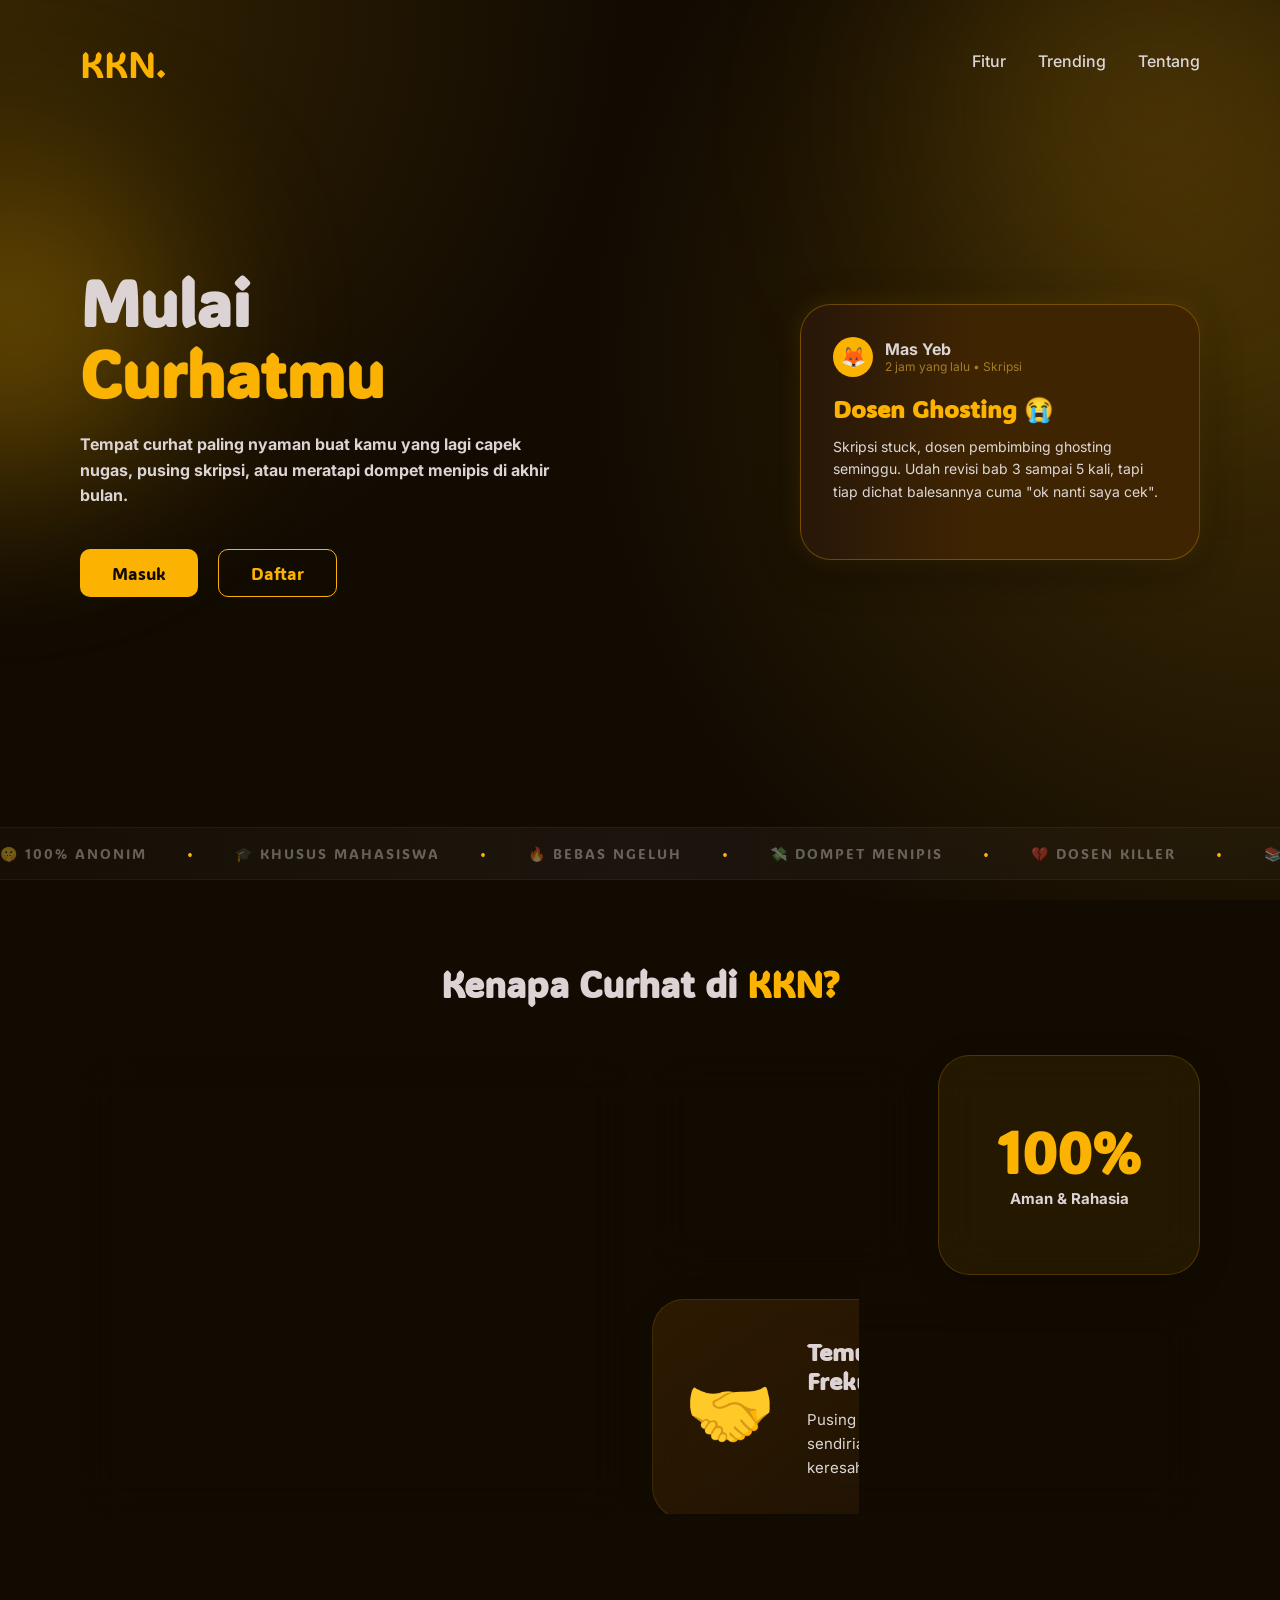
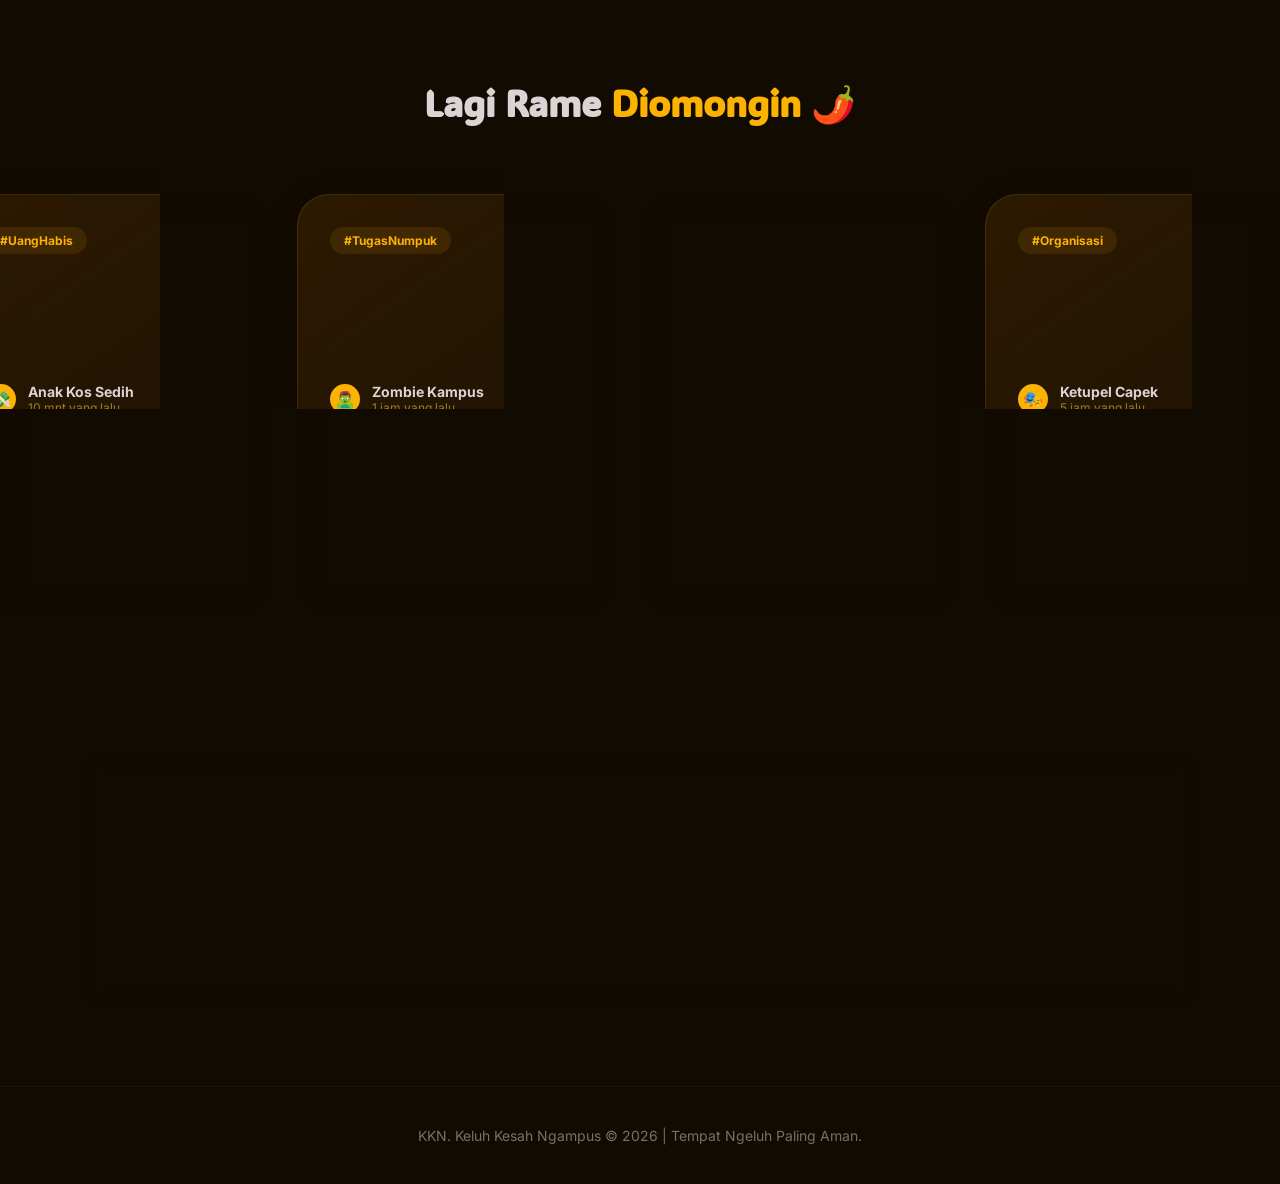
==== commit 5500e7d1: "Add Google site verification meta tag Added Google site verification meta tag for SEO." ====
--- a/index.html
+++ b/index.html
@@ -4,6 +4,8 @@
     <meta charset="UTF-8">
     <meta name="viewport" content="width=device-width, initial-scale=1.0">
     <title>KKN - Keluh Kesah Ngampus</title>
+
+    <meta name="google-site-verification" content="N9DCMj9QHgITBU5HXeaArxGxr2OMcgBV_lOHfr3tFHc" />
     
     <link rel="preconnect" href="https://fonts.googleapis.com">
     <link rel="preconnect" href="https://fonts.gstatic.com" crossorigin>
--- a/style.css
+++ b/style.css
@@ -244,6 +244,31 @@
     outline: none; 
 }
 
+/* TAMBAHAN: Styling untuk teks placeholder agar lebih terbaca tapi tidak mencolok */
+.input-field input::placeholder {
+    color: #8c8c8c; /* Warna abu-abu menengah, tidak terlalu gelap dan bukan putih murni */
+    opacity: 1; /* Mencegah browser (seperti Firefox/Safari) menurunkan opasitas bawaannya */
+}
+
+/* TAMBAHAN UNTUK LUPA PASSWORD */
+.lupa-password-container {
+    text-align: right;
+    margin-top: -1vh; /* Menarik teks agak naik mendekati input password */
+    margin-bottom: 2vh; /* Memberi jarak ke tombol Masuk */
+}
+
+.lupa-password {
+    color: #b0b0b0;
+    font-size: 13px;
+    text-decoration: none;
+    transition: color 0.3s ease;
+}
+
+.lupa-password:hover {
+    color: #FCB201;
+    text-decoration: underline;
+}
+
 .btn-gold { 
     width: 100%; 
     background-color: #FCB201; 
@@ -471,8 +496,9 @@
     width: 100%; 
     max-width: 400px; 
     border-radius: 31px; 
-    border: 1px solid rgba(var(--rgb-putih), 0.11); 
-    box-shadow: 0px 10px 40px rgba(var(--rgb-hitam), 0.3); 
+    border: 1px solid rgba(var(--rgb-kuning), 0.3); 
+    box-shadow: 0px 10px 40px rgba(var(--rgb-hitam), 0.4),
+                0px 0px 25px rgba(var(--rgb-kuning), 0.15);
     backdrop-filter: blur(5.7px); 
     -webkit-backdrop-filter: blur(5.7px); 
     background: var(--gradasi-kaca-hero); 
@@ -963,3 +989,141 @@
         grid-template-columns: 1fr; 
     } 
 }
+
+/* ==========================================================
+   7. MEDIA QUERIES (RESPONSIVE / MOBILE UNTUK LANDING PAGE)
+   ========================================================== */
+@media (max-width: 768px) {
+    /* Persempit jarak aman (padding) di layar HP */
+    .container {
+        padding-left: 20px;
+        padding-right: 20px;
+    }
+
+    /* --- FIX HEADER & NAV --- */
+    header {
+        flex-direction: row; /* Tetap sejajar kiri-kanan */
+        justify-content: space-between;
+        align-items: center;
+        padding-top: 20px;
+        gap: 8px;
+    }
+    .logo-kkn {
+        font-size: 26px; /* Dibesarkan lagi agar pas dan estetik */
+    }
+    nav {
+        gap: 16px; /* Jarak antar menu lebih proporsional */
+        flex-wrap: nowrap;
+    }
+    nav a.menu-link {
+        font-size: 13px; /* Ukuran menu pas untuk jari */
+    }
+
+    /* --- FIX HERO SECTION (MENCEGAH OVERLAP/HANCUR) --- */
+    .hero-container {
+        flex-direction: column; /* Ubah orientasi jadi atas-bawah */
+        text-align: center;
+        padding-top: 60px; /* JARAK EXTRA agar tidak nabrak menu atas */
+        padding-bottom: 60px;
+        gap: 40px;
+        min-height: auto;
+    }
+    .hero-kiri {
+        flex: none; /* Mereset sifat desktop max-width: 50% */
+        max-width: 100%;
+        width: 100%;
+        align-items: center;
+    }
+    .judul-utama {
+        font-size: 40px; /* Sesuaikan ukuran font judul di HP */
+    }
+    .deskripsi {
+        font-size: 14px;
+        margin: 0 auto;
+    }
+    .grup-tombol {
+        justify-content: center;
+        flex-wrap: wrap;
+        width: 100%;
+    }
+    .hero-kanan {
+        flex: none; /* Mereset sifat desktop */
+        width: 100%;
+        max-width: 100%;
+        justify-content: center;
+        margin-top: 20px; /* Jarak ekstra dari tombol */
+    }
+    .kartu-curhat {
+        padding: 24px;
+        margin: 0 auto;
+    }
+
+    /* --- FIX BENTO GRID (2 KOLOM SAMPINGAN) --- */
+    .bento-grid {
+        grid-template-columns: repeat(2, 1fr);
+        grid-auto-rows: auto;
+        gap: 16px;
+    }
+    .bento-large {
+        grid-column: 1 / -1 !important; /* Paksa mengambil lebar penuh layar (overrides span 2 bug) */
+        grid-row: auto !important; /* MENGHILANGKAN BUG KOTAK KURUS MANJANG (overrides span 2 bug) */
+        min-height: auto;
+    }
+    .bento-box {
+        grid-column: span 1 !important; /* Setengah lebar untuk masing-masing 2 kotak kecil */
+        grid-row: auto !important;
+        min-height: 140px;
+        padding: 20px 16px;
+    }
+    .bento-box .bento-judul {
+        font-size: 18px !important;
+    }
+    .bento-wide {
+        grid-column: 1 / -1 !important; /* Paksa mengambil lebar penuh layar */
+        grid-row: auto !important;
+        flex-direction: column !important;
+        text-align: center;
+        align-items: center !important;
+        gap: 16px !important;
+    }
+    .bento-large .bento-judul {
+        font-size: 28px;
+    }
+    .bento-ikon {
+        margin-bottom: 8px;
+    }
+
+    /* --- FIX KARTU TRENDING --- */
+    .kartu-trending {
+        flex: 0 0 280px;
+        height: 380px;
+        padding: 24px;
+    }
+
+    /* --- FIX CTA BAWAH --- */
+    .cta-bawah-section .section-judul {
+        font-size: 24px !important;
+    }
+    .cta-bawah-section > .container > div {
+        padding: 32px 16px !important;
+    }
+}
+
+/* Khusus untuk HP dengan layar sangat kecil (misal: iPhone SE / < 400px) */
+@media (max-width: 400px) {
+    .judul-utama {
+        font-size: 34px;
+    }
+    .btn-primer, .btn-sekunder {
+        width: 100%; /* Tombol memenuhi lebar layar */
+    }
+    .logo-kkn {
+        font-size: 22px; /* Disesuaikan untuk SE */
+    }
+    nav {
+        gap: 10px; 
+    }
+    nav a.menu-link {
+        font-size: 12px;
+    }
+}
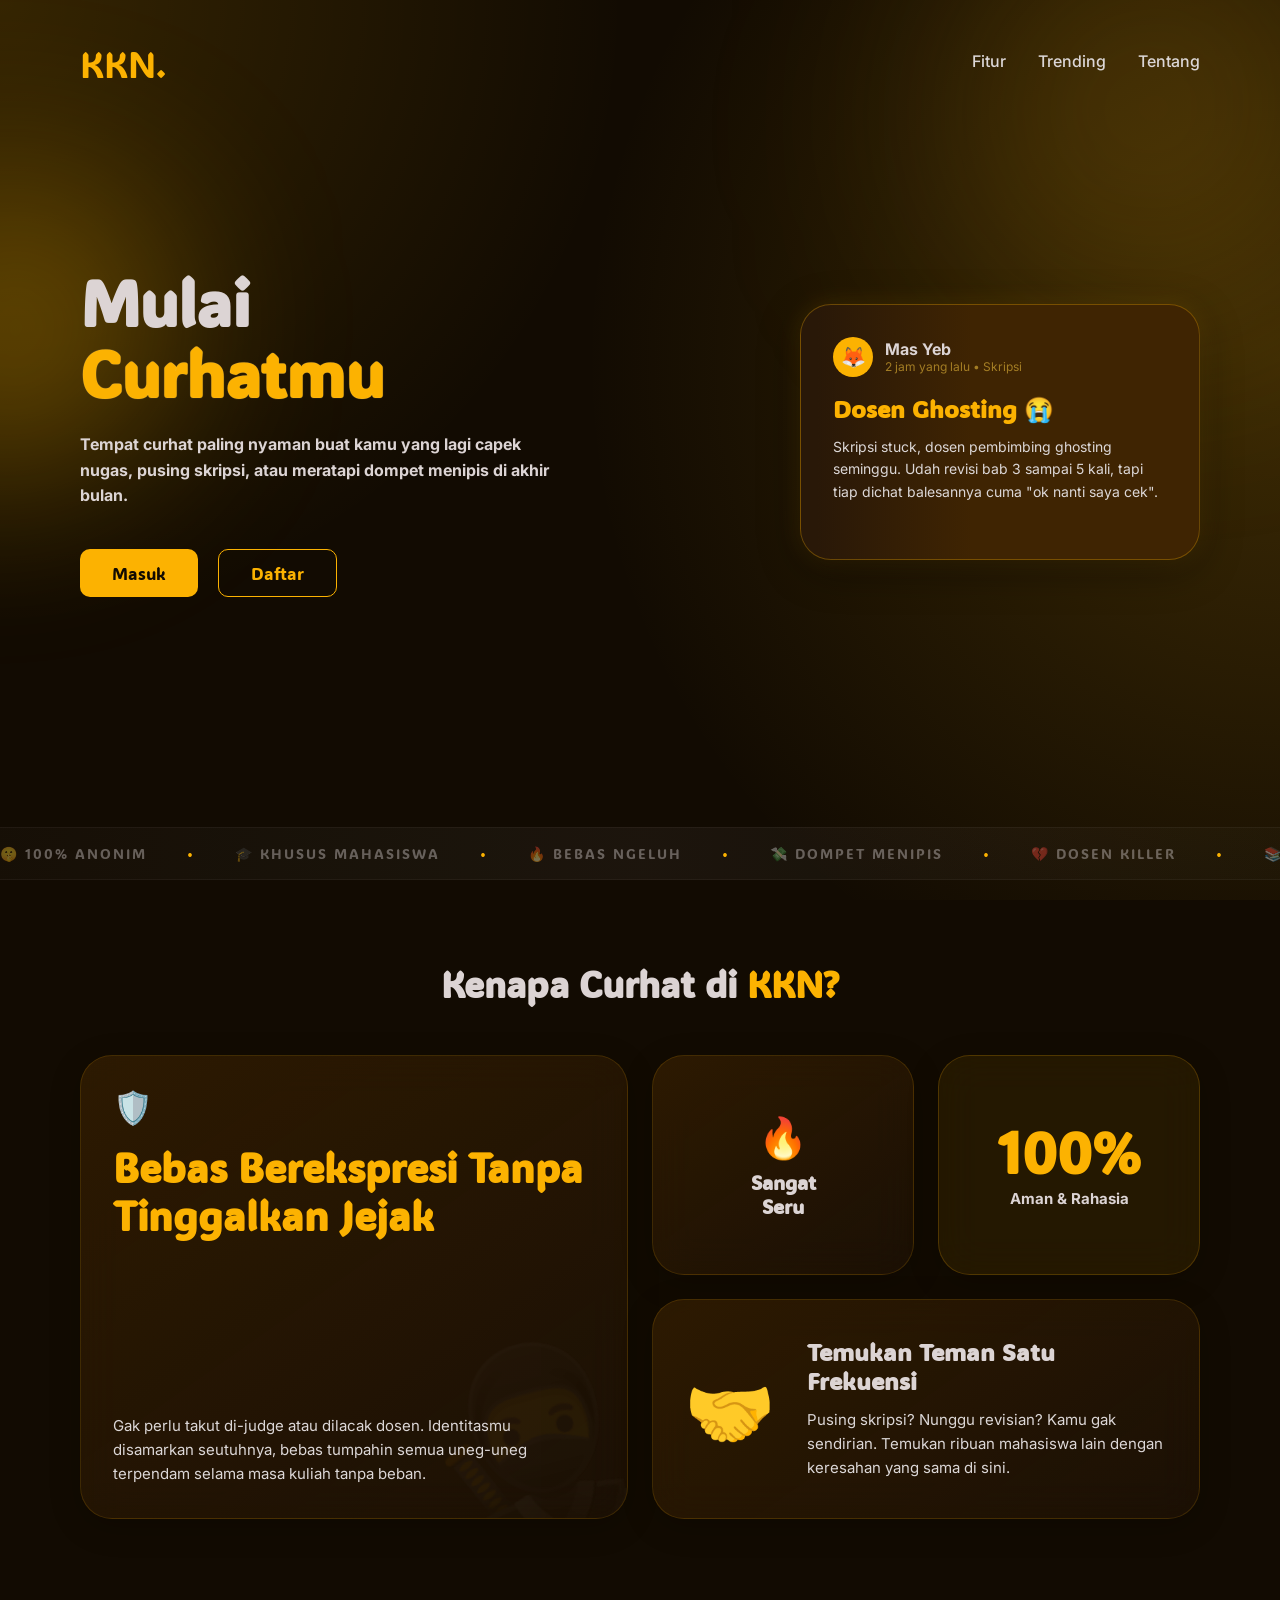
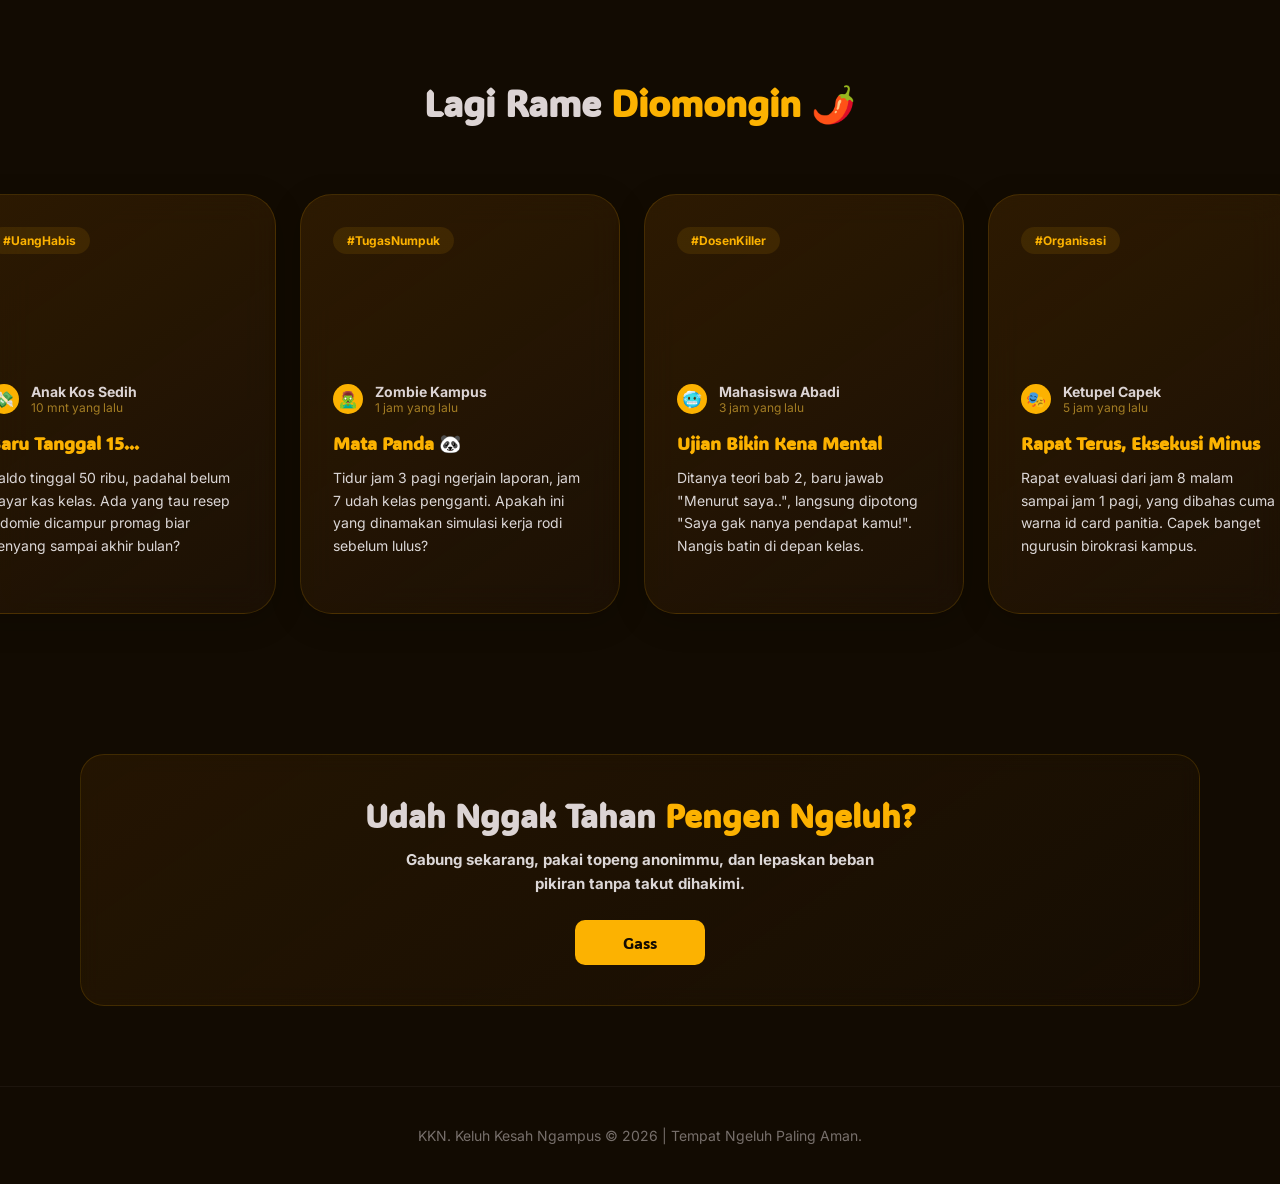
==== commit 4ad3c186: "Change 'Gass' button link to feed.html" ====
--- a/index.html
+++ b/index.html
@@ -196,7 +196,7 @@
                     </p>
                     <div class="grup-tombol" style="justify-content: center;">
                         <!-- Tombol Gass diubah menjadi link yang mengarah ke paling atas -->
-                        <a href="#beranda" class="btn-primer" style="font-size: 16px; padding: 12px 48px; display: inline-block; text-decoration: none;">Gass</a>
+                        <a href="feed.html" class="btn-primer" style="font-size: 16px; padding: 12px 48px; display: inline-block; text-decoration: none;">Gass</a>
                     </div>
                 </div>
             </div>
--- a/style.css
+++ b/style.css
@@ -1127,3 +1127,1082 @@
         font-size: 12px;
     }
 }
+
+/* ==========================================================
+   8. GAYA VERIFIKASI KODE (OTP)
+   ========================================================== */
+.otp-container {
+    display: flex;
+    justify-content: space-between;
+    gap: 15px;
+    margin: 4vh 0;
+}
+
+.otp-input {
+    width: 65px;
+    height: 65px;
+    background-color: #3d362d; /* Warna abu gelap */
+    border: 2px solid transparent;
+    border-radius: 12px;
+    color: #ffffff;
+    font-size: 28px;
+    font-weight: 700;
+    text-align: center;
+    outline: none;
+    transition: all 0.3s ease;
+}
+
+.otp-input:focus {
+    border-color: #FCB201; /* Warna emas KKN saat aktif */
+    background-color: #2a241c;
+    box-shadow: 0 0 15px rgba(252, 178, 1, 0.2);
+}
+
+.teks-bawah-verif {
+    text-align: center;
+    color: #b0b0b0;
+    font-size: 13px;
+    margin-bottom: 4vh;
+    line-height: 1.6;
+}
+
+.teks-bawah-verif span {
+    color: #ffffff;
+    font-weight: 700;
+}
+
+.teks-bawah-verif a {
+    color: #FCB201;
+    text-decoration: none;
+    font-weight: 700;
+    transition: 0.3s;
+}
+
+.teks-bawah-verif a:hover {
+    text-decoration: underline;
+}
+
+/* Penyesuaian layar HP sempit untuk kotak OTP */
+@media (max-width: 380px) {
+    .otp-container {
+        gap: 10px !important;
+    }
+    .otp-input {
+        width: 50px !important;
+        height: 50px !important;
+        font-size: 24px !important;
+    }
+}
+
+/* ==========================================================
+   9. GAYA HALAMAN APLIKASI (HOME, PROFIL) - WIDE LAYOUT
+   ========================================================== */
+
+body.app-body {
+    background-color: #0e0c0a; 
+    color: #ffffff;
+    margin: 0;
+    font-family: 'Inter', sans-serif;
+    -webkit-tap-highlight-color: transparent;
+    position: relative;
+    overflow-x: hidden;
+}
+
+/* EFEK CAHAYA (AMBIENT GLOW) Sesuai Permintaan */
+.ambient-glow {
+    position: absolute;
+    top: 0;
+    left: 50%;
+    transform: translateX(-50%);
+    width: 100vw;
+    height: 600px;
+    background: radial-gradient(ellipse at top, rgba(252, 178, 1, 0.12) 0%, rgba(14, 12, 10, 0) 70%);
+    z-index: -1;
+    pointer-events: none;
+}
+
+/* Container Super Lebar (Mengikuti Home Page Teman Anda) */
+.feed-container {
+    width: 95%; 
+    max-width: 1200px; /* Lebar maksimal sangat luas */
+    margin: 0 auto;
+    padding: 0 20px 120px 20px; 
+    box-sizing: border-box;
+}
+
+/* Header */
+.top-header {
+    display: flex;
+    justify-content: space-between;
+    align-items: center;
+    padding: 20px 0;
+    background: transparent;
+    position: sticky;
+    top: 0;
+    z-index: 10;
+    border-bottom: 1px solid rgba(255,255,255,0.05);
+    margin-bottom: 30px;
+    backdrop-filter: blur(10px);
+}
+
+.header-title { font-size: 1.4rem; font-weight: 700; margin: 0; text-shadow: 0 2px 10px rgba(0,0,0,0.5); }
+.icon-btn { background: none; border: none; color: #a0a0a0; cursor: pointer; transition: 0.3s; display: flex;}
+.icon-btn:hover { color: #FCB201; }
+
+/* KARTU PROFIL (Base Mobile Styling) */
+.profile-card-ui {
+    background-color: #16120e; 
+    border: 1px solid rgba(255,255,255,0.05);
+    border-radius: 24px;
+    padding: 30px;
+    margin-bottom: 30px;
+    display: flex;
+    flex-direction: column;
+    align-items: center;
+    text-align: center;
+    box-shadow: 0 10px 40px rgba(0,0,0,0.4);
+}
+
+.profile-identity {
+    display: flex;
+    flex-direction: column;
+    align-items: center;
+}
+
+.avatar-circle {
+    width: 90px; height: 90px;
+    background-color: #FCB201; color: #120f0c;
+    border-radius: 50%;
+    display: flex; align-items: center; justify-content: center;
+    font-size: 2rem; font-weight: 800;
+    margin-bottom: 15px;
+}
+
+.profile-text h2 { margin: 0 0 5px 0; font-size: 1.5rem; }
+.profile-text p { margin: 0 0 20px 0; color: #a0a0a0; font-size: 1rem; }
+
+.profile-actions-area {
+    display: flex;
+    flex-direction: column;
+    align-items: center;
+    width: 100%;
+}
+
+.profile-stats {
+    display: flex; justify-content: center; gap: 40px;
+    width: 100%; margin-bottom: 25px;
+}
+
+.stat-item { display: flex; flex-direction: column; align-items: center; }
+.stat-number { font-size: 1.3rem; font-weight: 700; color: #FCB201; }
+.stat-label { font-size: 0.75rem; color: #a0a0a0; margin-top: 5px; font-weight: 600; }
+
+.btn-edit-profile {
+    width: 100%; max-width: 300px;
+    background: transparent; border: 1px solid rgba(255,255,255,0.2);
+    color: #ffffff; padding: 14px; border-radius: 14px;
+    font-size: 1rem; font-weight: 600; cursor: pointer; display: flex;
+    justify-content: center; align-items: center; gap: 8px; transition: 0.3s;
+}
+.btn-edit-profile:hover { background: rgba(255,255,255,0.1); border-color: #FCB201; color: #FCB201;}
+
+/* Tabs */
+.profile-tabs { display: flex; gap: 15px; margin-bottom: 25px; }
+.tab-btn {
+    flex: 1; padding: 15px; background: #16120e;
+    border: 1px solid rgba(255,255,255,0.05); color: #a0a0a0;
+    font-size: 1rem; font-weight: 600; border-radius: 14px; cursor: pointer; transition: 0.3s;
+}
+.tab-btn.active { border-color: #FCB201; color: #FCB201; background: rgba(252, 178, 1, 0.05); }
+
+/* Feed Pos */
+.post-feed { display: flex; flex-direction: column; gap: 20px; }
+.post-card {
+    background-color: #16120e;
+    border: 1px solid rgba(255,255,255,0.05);
+    border-radius: 20px; padding: 30px;
+    transition: 0.3s;
+}
+.post-card:hover { border-color: rgba(252, 178, 1, 0.2); }
+.post-header { display: flex; justify-content: space-between; margin-bottom: 15px; }
+.post-meta { display: flex; gap: 15px; align-items: center; }
+.post-tag { padding: 6px 14px; border-radius: 10px; font-size: 0.8rem; font-weight: 700; background: rgba(255,255,255,0.1); color: #fff;}
+.post-time { font-size: 0.9rem; color: #a0a0a0; }
+.post-title { font-size: 1.3rem; margin: 0 0 15px 0; font-weight: 700; }
+.post-body { font-size: 1rem; color: #b0b0b0; line-height: 1.6; margin: 0 0 20px 0; }
+.post-image-placeholder {
+    width: 100%; height: 350px; background: linear-gradient(45deg, #1a1611, #0e0c0a); border-radius: 16px;
+    display: flex; flex-direction: column; justify-content: center; align-items: center;
+    color: #a0a0a0; border: 1px dashed rgba(255,255,255,0.1); margin-bottom: 20px;
+}
+.post-actions { display: flex; justify-content: space-between; border-top: 1px solid rgba(255,255,255,0.05); padding-top: 20px; }
+.action-group { display: flex; gap: 30px; }
+.btn-action { display: flex; align-items: center; gap: 8px; background: none; border: none; color: #a0a0a0; font-size: 0.95rem; font-weight: 600; cursor: pointer; transition: 0.3s; }
+.btn-action.relate.active { color: #FCB201; }
+.btn-action:hover { color: #FCB201; }
+
+/* FAB Melayang di Kanan Bawah */
+.fab-post {
+    position: fixed;
+    bottom: 110px;
+    right: max(20px, calc(50% - 600px + 20px)); /* Akan menempel di batas kanan container 1200px */
+    background-color: #FCB201;
+    color: #120f0c;
+    border: none;
+    padding: 16px 28px;
+    border-radius: 40px;
+    font-size: 1rem;
+    font-weight: 700;
+    display: flex;
+    align-items: center;
+    gap: 12px;
+    box-shadow: 0 6px 25px rgba(252, 178, 1, 0.4);
+    cursor: pointer;
+    z-index: 50;
+    transition: 0.3s;
+}
+.fab-post:hover { transform: scale(1.05) translateY(-5px); }
+
+/* Bottom Nav */
+.bottom-nav {
+    position: fixed;
+    bottom: 0;
+    left: 0;
+    width: 100%;
+    background: #0e0c0a;
+    border-top: 1px solid rgba(255,255,255,0.05);
+    display: flex;
+    justify-content: center;
+    gap: 100px; /* Jarak lebar di Desktop */
+    padding: 18px 0 25px 0;
+    z-index: 60;
+}
+.nav-item {
+    display: flex; flex-direction: column; align-items: center; gap: 8px;
+    color: #a0a0a0; text-decoration: none; font-size: 0.85rem; font-weight: 600; transition: 0.3s;
+}
+.nav-item.active, .nav-item:hover { color: #FCB201; }
+
+
+/* =======================================
+   RESPONSIVE DESTKOP
+   ======================================= */
+@media (min-width: 769px) {
+    .profile-card-ui { 
+        flex-direction: row; /* Mengubah tumpukan atas-bawah menjadi kiri-kanan */
+        justify-content: space-between; 
+        padding: 40px 50px;
+        align-items: center;
+    }
+    
+    /* Avatar dan Teks pindah berdampingan di kiri */
+    .profile-identity {
+        flex-direction: row;
+        align-items: center;
+        gap: 30px;
+        text-align: left;
+    }
+    .avatar-circle { margin-bottom: 0; width: 100px; height: 100px; font-size: 2.5rem; }
+    .profile-text p { margin-bottom: 0; }
+    
+    /* Stats dan Tombol pindah ke kanan */
+    .profile-actions-area {
+        width: auto;
+        align-items: flex-end;
+    }
+    .profile-stats { margin-bottom: 20px; justify-content: flex-end; }
+    .btn-edit-profile { width: auto; padding: 12px 30px; }
+}
+
+/* Penyesuaian HP */
+@media (max-width: 768px) {
+    .feed-container { width: 100%; padding: 0 20px 100px 20px; }
+    .profile-card-ui { padding: 25px; }
+    .bottom-nav { gap: 0; justify-content: space-around; padding: 12px 0 15px 0; }
+    .fab-post { padding: 18px; border-radius: 50%; bottom: 90px; right: 20px; }
+    .fab-text { display: none; }
+}
+
+/* ==========================================================
+   10. GAYA HALAMAN NOTIFIKASI
+   ========================================================== */
+
+/* Wadah Kaca Bagian Atas Full Width */
+.top-section-glass.full-width-header {
+    position: sticky;
+    top: 0;
+    left: 0;
+    width: 100%;
+    margin: 0; 
+    padding: 5px 0 15px 0; /* Sangat dirampingkan */
+    border-radius: 0 0 20px 20px; /* Lengkungan dikurangi agar tidak terlihat gemuk */
+    background: rgba(var(--rgb-latar), 0.7);
+    backdrop-filter: blur(25px);
+    -webkit-backdrop-filter: blur(25px);
+    border-bottom: var(--border-kaca-tipis);
+    box-shadow: 0 8px 25px rgba(var(--rgb-hitam), 0.5);
+    z-index: 50;
+}
+
+/* Pembungkus isi header: Full Width, tidak terkekang */
+.header-inner {
+    width: 100%;
+    margin: 0;
+    padding: 0;
+    box-sizing: border-box;
+}
+
+/* Header Atas: Ikon dan Logo menyebar ke ujung kiri-kanan layar */
+.top-header.notif-header {
+    border-bottom: none;
+    margin-bottom: 8px; /* Ditekan drastis agar search bar langsung naik ke atas */
+    padding: 10px 5% 0 5%; /* Padding ditekan agar tidak membuang ruang di atas */
+    background: transparent;
+    backdrop-filter: none;
+    position: static;
+    display: flex;
+    justify-content: space-between;
+    align-items: center;
+}
+
+/* Hierarki Visual: Logo KKN Utama & Dominan */
+.notif-header .logo-kkn {
+    font-size: 28px; 
+    line-height: 1;
+    cursor: pointer;
+    flex: 1; 
+}
+
+/* Judul Notifikasi (Diubah: Hapus Uppercase & sesuaikan ukuran) */
+.title-notif {
+    font-size: 1.1rem; 
+    font-family: var(--font-teks);
+    color: var(--warna-abu-terang);
+    font-weight: 700;
+    flex: 1;
+    text-align: center;
+}
+
+/* Ikon Menu */
+.notif-header .btn-menu {
+    flex: 1;
+    display: flex;
+    justify-content: flex-end;
+}
+
+/* Kotak Pencarian: Berada di tengah kaca, mentok bawah */
+.search-container.notif-search { 
+    margin: 0 auto; 
+    width: 90%; /* Dibuat 90% agar ada sela premium di kanan-kiri */
+    max-width: 800px;
+}
+
+.search-inner {
+    border-radius: 50px; 
+    background: rgba(var(--rgb-putih), 0.04);
+    border: var(--border-kaca-tipis);
+    display: flex;
+    align-items: center;
+    padding: 8px 18px; /* Padding input lebih tipis agar ramping */
+    transition: all 0.3s ease;
+}
+.search-inner:focus-within {
+    border: var(--border-kuning-tipis);
+    background: rgba(var(--rgb-latar), 0.9);
+    box-shadow: 0 0 15px rgba(var(--rgb-kuning), 0.1);
+}
+.search-icon { 
+    margin-right: 10px; 
+    color: var(--warna-kuning);
+    width: 16px;
+    height: 16px;
+}
+.search-inner input {
+    background: transparent;
+    border: none;
+    color: var(--warna-putih);
+    font-family: var(--font-teks);
+    font-size: 0.9rem; 
+    width: 100%;
+    outline: none;
+}
+.search-inner input::placeholder {
+    color: var(--warna-abu-terang);
+    opacity: 0.6;
+}
+
+/* Tab Filter Navigasi: PINDAH KE DALAM FEED (Luar Kaca) */
+.pills-nav.notif-pills { 
+    display: flex; 
+    justify-content: flex-start;
+    gap: 12px; 
+    margin: 10px 0 35px 0; /* Jarak bawah ditambah DRASTIS (35px) agar tidak menempel dengan notif */
+    width: 100%;
+    overflow-x: auto; 
+    padding-bottom: 5px; 
+    scrollbar-width: none; 
+}
+.pills-nav.notif-pills::-webkit-scrollbar { display: none; } 
+
+.pill {
+    font-family: var(--font-teks);
+    border-radius: 50px; 
+    border: var(--border-kaca-tipis);
+    background: rgba(var(--rgb-putih), 0.02);
+    color: var(--warna-abu-terang);
+    padding: 8px 20px; 
+    font-size: 0.85rem; 
+    font-weight: 600;
+    cursor: pointer;
+    white-space: nowrap;
+    transition: all 0.3s ease;
+    outline: none !important; /* MENGHILANGKAN EFEK KOTAK PERSEGI */
+}
+.pill:focus-visible {
+    outline: none !important; /* Mencegah outline bawaan browser saat diklik */
+}
+.pill:hover { 
+    background: rgba(var(--rgb-putih), 0.05); 
+}
+.pill.active { 
+    background: var(--warna-kuning); 
+    color: var(--warna-latar); 
+    border-color: var(--warna-kuning); 
+    box-shadow: 0 4px 15px rgba(var(--rgb-kuning), 0.3);
+}
+
+/* Penyesuaian konten tengah (Daftar Notifikasi + Pills) */
+.feed-container.notif-feed {
+    padding-top: 25px; 
+    max-width: 800px; 
+    margin: 0 auto;
+    display: flex;
+    flex-direction: column;
+}
+
+/* Kotak Notifikasi */
+.notif-list { display: flex; flex-direction: column; gap: 12px; }
+.notif-box {
+    border-radius: 20px; 
+    background: rgba(var(--rgb-latar), 0.5);
+    backdrop-filter: blur(15px);
+    -webkit-backdrop-filter: blur(15px);
+    border: var(--border-kaca-tipis);
+    padding: 18px 20px;
+    display: flex;
+    justify-content: space-between;
+    align-items: center;
+    cursor: pointer;
+    transition: all 0.3s ease;
+}
+.notif-box:hover {
+    border: var(--border-kuning-tipis); 
+    background-color: rgba(var(--rgb-latar), 0.8);
+    transform: translateY(-2px);
+}
+.notif-box.unread { 
+    border-left: 4px solid var(--warna-kuning); 
+    background: rgba(var(--rgb-kuning), 0.03);
+}
+
+.notif-content { display: flex; align-items: center; gap: 15px; width: 100%; }
+
+.avatar-initial {
+    width: 50px; height: 50px; 
+    background-color: var(--warna-kuning); 
+    color: var(--warna-latar);
+    border-radius: 14px;
+    display: flex; align-items: center; justify-content: center;
+    font-size: 1.2rem; font-weight: 800;
+}
+
+.img-box { position: relative; }
+
+.icon-badge {
+    position: absolute; bottom: -4px; right: -4px;
+    width: 22px; height: 22px; border-radius: 50%;
+    display: flex; justify-content: center; align-items: center;
+    border: 3px solid var(--warna-latar);
+}
+.icon-badge svg { width: 10px; height: 10px; }
+.icon-badge.yellow { background: var(--warna-kuning); color: var(--warna-latar); }
+.icon-badge.blue { background: #3b82f6; color: #fff; }
+
+.warning-square {
+    min-width: 50px; height: 50px; 
+    background: rgba(234, 67, 53, 0.1);
+    color: #EA4335; border-radius: 14px;
+    display: flex; justify-content: center; align-items: center; 
+    border: 1px solid rgba(234, 67, 53, 0.3);
+}
+
+.notif-info p { 
+    margin: 0; font-size: 0.95rem; line-height: 1.5; 
+    color: var(--warna-abu-terang); 
+}
+.notif-info strong { color: var(--warna-putih); }
+.red-text { color: #EA4335; }
+.time { 
+    color: rgba(var(--rgb-putih), 0.5); 
+    font-size: 0.8rem; display: block; margin-top: 6px; 
+}
+
+.dot-unread { 
+    min-width: 10px; height: 10px; 
+    background: var(--warna-kuning); 
+    border-radius: 50%; margin-left: 12px;
+}
+
+/* Responsif Layar Besar (Desktop) */
+@media (min-width: 769px) {
+    .top-section-glass.full-width-header {
+        border-radius: 0 0 30px 30px; 
+    }
+}
+
+/* Responsif Mobile untuk Notifikasi */
+@media (max-width: 768px) {
+    .top-header.notif-header {
+        padding: 15px 5%; 
+    }
+    .notif-box { padding: 15px 18px; border-radius: 16px; }
+    .notif-content { gap: 12px; }
+    .avatar-initial, .warning-square { width: 45px; height: 45px; min-width: 45px; font-size: 1.1rem; }
+    .notif-info p { font-size: 0.85rem; }
+}
+
+/* ==========================================================
+   GAYA DASAR HALAMAN APLIKASI (APP BODY)
+   ========================================================== */
+body.app-body {
+    background-color: #0e0c0a; 
+    color: #ffffff;
+    margin: 0;
+    -webkit-tap-highlight-color: transparent;
+    position: relative;
+    overflow-x: hidden;
+}
+
+.ambient-glow {
+    position: absolute; top: 0; left: 50%; transform: translateX(-50%);
+    width: 100vw; height: 600px;
+    background: radial-gradient(ellipse at top, rgba(252, 178, 1, 0.12) 0%, rgba(14, 12, 10, 0) 70%);
+    z-index: -1; pointer-events: none;
+}
+
+/* Container utama Feed */
+.feed-container {
+    width: 95%; max-width: 1100px; margin: 0 auto;
+    padding: 0 20px 120px 20px; box-sizing: border-box;
+}
+
+/* Navigasi Bawah (Bottom Nav) */
+.bottom-nav {
+    position: fixed; bottom: 0; left: 0; width: 100%;
+    background: #0e0c0a; border-top: 1px solid rgba(255,255,255,0.05);
+    display: flex; justify-content: center; gap: 100px;
+    padding: 18px 0 25px 0; z-index: 60;
+}
+.nav-item {
+    display: flex; flex-direction: column; align-items: center; gap: 8px;
+    color: #6b7280; text-decoration: none; font-size: 0.85rem; font-weight: 600; transition: 0.3s;
+}
+.nav-item.active, .nav-item:hover { color: #FCB201; }
+
+@media (max-width: 768px) {
+    .bottom-nav { gap: 0; justify-content: space-around; padding: 12px 0 15px 0; }
+}
+
+/* ==========================================================
+   11.GAYA KHUSUS HOME / FEED
+   ========================================================== */
+.home-layout {
+    padding-top: 10px;
+}
+
+/* Header Home */
+.home-header {
+    display: flex; justify-content: space-between; align-items: center;
+    padding: 20px 0; margin-bottom: 10px;
+}
+.home-header .logo-kkn {
+    font-family: 'ADLaM Display', cursive; font-size: 32px; color: #FCB201;
+}
+.home-header .btn-menu-box {
+    width: 42px; height: 42px;
+    background-color: #1a1611;
+    border: 1px solid rgba(255, 255, 255, 0.05);
+    border-radius: 10px;
+    display: flex; justify-content: center; align-items: center;
+    color: #dcd7d7; cursor: pointer; transition: 0.3s;
+}
+.home-header .btn-menu-box:hover { background-color: rgba(252, 178, 1, 0.1); color: #FCB201; }
+
+/* Search Bar Home */
+.home-search {
+    background-color: #1a1611;
+    border-radius: 50px; padding: 16px 20px;
+    display: flex; align-items: center; gap: 12px; margin-bottom: 24px;
+    border: 1px solid rgba(255,255,255,0.02);
+}
+.home-search input {
+    background: transparent; border: none; outline: none;
+    color: white; width: 100%; font-size: 0.95rem; font-family: 'Inter', sans-serif;
+}
+.home-search input::placeholder { color: #6b7280; }
+
+/* Filter Pills Home */
+.home-pills {
+    display: flex; gap: 12px; margin-bottom: 30px; overflow-x: auto;
+    scrollbar-width: none;
+}
+.home-pills::-webkit-scrollbar { display: none; }
+.home-pill {
+    background-color: #1a1611; border: 1px solid rgba(255,255,255,0.05);
+    color: #dcd7d7; padding: 10px 20px; border-radius: 30px;
+    font-size: 0.9rem; font-weight: 600; white-space: nowrap; 
+    cursor: pointer; display: flex; align-items: center; gap: 8px;
+    font-family: 'Inter', sans-serif; transition: 0.3s;
+}
+.home-pill.active { background-color: #FCB201; color: black; border-color: #FCB201; }
+
+/* Banner Edisi Terbaru */
+.home-banner {
+    background: linear-gradient(90deg, rgba(63,36,2,0.4) 0%, rgba(20,15,5,0.4) 100%);
+    border: 1px solid rgba(252, 178, 1, 0.2); border-radius: 20px; 
+    padding: 24px; display: flex; justify-content: space-between; align-items: center;
+    margin-bottom: 30px;
+}
+.home-banner-text h3 { color: #FCB201; margin: 0 0 6px 0; font-size: 1.15rem; font-weight: 700; }
+.home-banner-text p { color: #a0a0a0; margin: 0; font-size: 0.9rem; }
+.home-banner-btn {
+    width: 40px; height: 40px; background-color: #FCB201;
+    border-radius: 50%; display: flex; justify-content: center; align-items: center;
+    color: black; border: none; cursor: pointer; flex-shrink: 0; transition: 0.3s;
+}
+.home-banner-btn:hover { transform: scale(1.1); }
+
+/* Kartu Postingan Home */
+.home-feed-list { display: flex; flex-direction: column; gap: 24px; }
+.home-post {
+    background-color: #16120e; border-radius: 24px; padding: 28px;
+    border: 1px solid rgba(255,255,255,0.03); transition: 0.3s;
+}
+.home-post:hover { border-color: rgba(252, 178, 1, 0.2); }
+.home-post-header {
+    display: flex; justify-content: space-between; align-items: flex-start; margin-bottom: 20px;
+}
+.home-post-user { display: flex; align-items: center; gap: 14px; }
+.home-post-avatar {
+    width: 50px; height: 50px; background-color: #3b82f6;
+    border-radius: 50%; display: flex; justify-content: center; align-items: center;
+}
+.home-post-meta { display: flex; flex-direction: column; gap: 2px; }
+.home-post-name { font-weight: 700; color: white; font-size: 1.05rem; }
+.home-post-time { font-size: 0.85rem; color: #888; }
+.home-post-tag { color: #FCB201; font-size: 0.85rem; font-weight: 600; padding: 4px 0;}
+.home-post-title { font-size: 1.4rem; margin: 0 0 12px 0; font-weight: 700; line-height: 1.4; color: #fff;}
+.home-post-desc { color: #a0a0a0; font-size: 1rem; line-height: 1.6; margin: 0 0 24px 0; }
+.home-image-placeholder {
+    width: 100%; height: 280px; background: url('../kirim/assets - Copy/meme2.jpg') center/cover;
+    background-color: #1a1611; border-radius: 16px; margin-bottom: 24px;
+}
+.home-post-footer { display: flex; justify-content: space-between; align-items: center; }
+.home-post-stats { display: flex; gap: 24px; }
+.home-stat { color: #888; font-size: 0.9rem; font-weight: 600; display: flex; align-items: center; gap: 8px; }
+.home-stat.relate { color: #FCB201; }
+.home-bookmark { color: #f43f5e; cursor: pointer; transition: 0.3s; }
+.home-bookmark:hover { transform: scale(1.1); }
+
+/* Tombol FAB Diperpanjang (Kanan Bawah) */
+.fab-extended {
+    position: fixed; bottom: 110px;
+    right: max(20px, calc(50% - 550px + 20px));
+    background-color: #FCB201;
+    color: #000; border: none; padding: 14px 28px; border-radius: 40px;
+    font-size: 1.05rem; font-weight: 700; font-family: 'Inter', sans-serif;
+    display: flex; align-items: center; gap: 10px;
+    box-shadow: 0 8px 30px rgba(252, 178, 1, 0.4);
+    cursor: pointer; z-index: 50; transition: 0.3s;
+}
+.fab-extended:hover { transform: translateY(-5px); box-shadow: 0 12px 35px rgba(252, 178, 1, 0.5); }
+
+@media (max-width: 768px) {
+    .home-banner { flex-direction: column; align-items: flex-start; gap: 15px; position: relative; }
+    .home-banner-btn { position: absolute; right: 24px; top: 24px; }
+    .fab-extended { bottom: 90px; right: 20px; padding: 14px 20px; font-size: 0.95rem; }
+    .home-post { padding: 20px; }
+    .home-post-title { font-size: 1.2rem; }
+}
+
+
+/* ==========================================================
+12. GAYA HALAMAN KONTAK (HUBUNGI KAMI) - UPDATE ONE PAGE
+========================================================== */
+body.contact-page {
+  display: flex;
+  flex-direction: column; /* Mengizinkan Header di atas, form di tengah */
+  min-height: 100vh;
+  background-color: var(--warna-latar);
+  background: radial-gradient(circle at top left, rgba(var(--rgb-kuning), 0.1) 0%, transparent 40%),
+              radial-gradient(circle at bottom right, rgba(var(--rgb-kuning), 0.05) 0%, transparent 40%),
+              var(--warna-latar);
+  margin: 0;
+}
+
+/* --- HEADER KACA TERPISAH --- */
+.contact-header-glass {
+  width: 100%;
+  background: rgba(var(--rgb-latar), 0.7);
+  backdrop-filter: blur(25px);
+  -webkit-backdrop-filter: blur(25px);
+  border-bottom: var(--border-kaca-tipis);
+  padding: 15px 5%;
+  display: flex;
+  justify-content: space-between;
+  align-items: center;
+  position: sticky;
+  top: 0;
+  z-index: 50;
+  border-radius: 0 0 20px 20px;
+  box-shadow: 0 8px 25px rgba(var(--rgb-hitam), 0.5);
+}
+
+.contact-header-glass h1 {
+  font-family: var(--font-teks);
+  color: var(--warna-putih);
+  font-size: 1.1rem;
+  font-weight: 700;
+  margin: 0;
+  text-transform: none;
+}
+
+.back-btn {
+  background: rgba(var(--rgb-putih), 0.05);
+  border: var(--border-kaca-tipis);
+  color: var(--warna-putih);
+  width: 40px;
+  height: 40px;
+  border-radius: 50%;
+  display: flex;
+  justify-content: center;
+  align-items: center;
+  cursor: pointer;
+  transition: 0.3s;
+}
+
+.back-btn:hover {
+  background: rgba(var(--rgb-kuning), 0.2);
+  color: var(--warna-kuning);
+  border-color: var(--warna-kuning);
+}
+
+/* --- PEMBUNGKUS ONE PAGE --- */
+.contact-wrapper {
+  flex: 1; /* Sisa tinggi layar penuh */
+  display: flex;
+  align-items: center;
+  justify-content: center;
+  padding: 20px;
+}
+
+.contact-container {
+  width: 100%;
+  max-width: 850px; /* Dipersempit agar proporsional */
+  background: var(--gradasi-kaca-bento);
+  border: var(--border-kaca-tipis);
+  border-radius: 30px;
+  padding: 30px 35px; /* Compact padding menghindari kebesaran */
+  backdrop-filter: blur(20px);
+  -webkit-backdrop-filter: blur(20px);
+  box-shadow: 0 20px 50px rgba(var(--rgb-hitam), 0.5);
+  position: relative;
+  z-index: 10;
+}
+
+.contact-grid {
+  display: grid;
+  grid-template-columns: 1fr 1.2fr;
+  gap: 40px; /* Gap dikurangi agar hemat ruang */
+  align-items: center;
+}
+
+.info-panel h2 {
+  font-size: 1rem;
+  color: var(--warna-abu-terang);
+  margin-bottom: 20px;
+  font-weight: 500;
+  line-height: 1.5;
+}
+
+.contact-item {
+  display: flex;
+  align-items: center;
+  gap: 15px;
+  margin-bottom: 15px;
+  background: rgba(var(--rgb-putih), 0.02);
+  padding: 15px;
+  border-radius: 18px;
+  border: var(--border-kaca-tipis);
+  transition: 0.3s;
+}
+
+.contact-item:hover {
+  background: rgba(var(--rgb-putih), 0.05);
+  border-color: rgba(var(--rgb-kuning), 0.3);
+  transform: translateX(5px);
+}
+
+.icon-box-contact {
+  width: 45px;
+  height: 45px;
+  background: rgba(var(--rgb-kuning), 0.1);
+  color: var(--warna-kuning);
+  border: var(--border-kuning-tipis);
+  border-radius: 12px;
+  display: flex;
+  justify-content: center;
+  align-items: center;
+}
+
+.contact-text h3 {
+  color: var(--warna-putih);
+  font-size: 1.05rem;
+  margin: 0 0 3px 0;
+}
+
+.contact-text p {
+  color: var(--warna-abu-terang);
+  font-size: 0.85rem;
+  margin: 0;
+  opacity: 0.7;
+}
+
+/* --- PANEL FORM & INPUT GELAP --- */
+.form-panel form {
+  display: flex;
+  flex-direction: column;
+  gap: 14px; /* Gap dikurangi agar hemat ruang vertikal */
+}
+
+.form-panel .input-group {
+  display: flex;
+  flex-direction: column;
+  gap: 6px;
+}
+
+.form-panel label {
+  color: var(--warna-putih);
+  font-size: 0.85rem;
+  font-weight: 600;
+}
+
+.form-panel input,
+.form-panel select,
+.form-panel textarea {
+  width: 100%;
+  background: #241406; /* Coklat gelap sesuai permintaan dan referensi gambar */
+  border: 1px solid #4b371f; /* Garis emas gelap */
+  padding: 12px 18px; /* Lebih tipis untuk menghindari layar tembus ke bawah */
+  border-radius: 14px;
+  color: var(--warna-putih);
+  font-family: var(--font-teks);
+  font-size: 0.9rem;
+  outline: none;
+  transition: 0.3s;
+  box-shadow: inset 2px 2px 5px rgba(0,0,0,0.3);
+}
+
+.form-panel input:focus,
+.form-panel select:focus,
+.form-panel textarea:focus {
+  border-color: var(--warna-kuning);
+  box-shadow: 0 0 10px rgba(var(--rgb-kuning), 0.2), inset 2px 2px 5px rgba(0,0,0,0.3);
+}
+
+/* Jauhkan Ikon Dropdown dari batas kanan box */
+.form-panel select {
+  padding-right: 40px;
+  appearance: none;
+  background-image: url("data:image/svg+xml;charset=US-ASCII,%3Csvg%20xmlns%3D%22http%3A%2F%2Fwww.w3.org%2F2000%2Fsvg%22%20width%3D%2224%22%20height%3D%2224%22%20viewBox%3D%220%200%2024%2024%22%20fill%3D%22none%22%20stroke%3D%22%23b0b0b0%22%20stroke-width%3D%222%22%20stroke-linecap%3D%22round%22%20stroke-linejoin%3D%22round%22%3E%3Cpolyline%20points%3D%226%209%2012%2015%2018%209%22%3E%3C%2Fpolyline%3E%3C%2Fsvg%3E");
+  background-repeat: no-repeat;
+  background-position: right 15px center; /* Panah digeser 15px ke dalam (Kiri) */
+  background-size: 16px;
+  cursor: pointer;
+}
+
+.form-panel textarea {
+  min-height: 90px; /* Lebih pendek sedikit agar layout 1 halamannya berhasil */
+  resize: vertical;
+}
+
+/* --- TOMBOL KIRIM PERFECT CENTER --- */
+.btn-submit-contact {
+  background: var(--warna-kuning);
+  color: var(--warna-latar);
+  border: none;
+  padding: 14px;
+  border-radius: 14px;
+  font-size: 1rem;
+  font-weight: 700;
+  cursor: pointer;
+  display: flex;
+  align-items: center; /* Kunci Vertikal Center */
+  justify-content: center; /* Kunci Horizontal Center */
+  gap: 8px; /* Jarak pas Icon dan Text */
+  transition: 0.3s;
+  margin-top: 5px;
+  box-shadow: 0 6px 20px rgba(var(--rgb-kuning), 0.3);
+}
+
+.btn-submit-contact:hover {
+  transform: translateY(-3px);
+  box-shadow: 0 10px 25px rgba(var(--rgb-kuning), 0.5);
+}
+
+/* Responsif Mobile (Tetap Aman dan Cantik) */
+@media (max-width: 768px) {
+  .contact-grid {
+    grid-template-columns: 1fr;
+    gap: 20px;
+  }
+  .contact-container {
+    padding: 25px 20px;
+  }
+  .contact-wrapper {
+    padding: 10px;
+  }
+}
+
+/* ==========================================================
+   13. GAYA HALAMAN GALERI / KOLEKSI
+   ========================================================== */
+
+/* --- HEADER FULL WIDTH GALERI --- */
+.gallery-full-header {
+    position: sticky;
+    top: 0;
+    left: 0;
+    width: 100%;
+    /* Benar-benar bening transparan tanpa warna coklat */
+    background: transparent; 
+    backdrop-filter: blur(25px);
+    -webkit-backdrop-filter: blur(25px);
+    border-bottom: 1px solid rgba(255, 255, 255, 0.05);
+    z-index: 100;
+}
+
+.gallery-header-inner {
+    display: flex;
+    justify-content: space-between;
+    align-items: center;
+    width: 100%;
+    max-width: 1100px; /* Lebar maksimal konten agar sejajar dengan feed */
+    margin: 0 auto;
+    padding: 12px 20px; /* Padding dikecilkan agar tinggi header normal (tidak terlalu tebal) */
+    box-sizing: border-box;
+}
+
+.gallery-main-content {
+    padding-top: 25px; /* Jarak agar konten tengah tidak menempel ke header atas */
+}
+
+/* Wrapper untuk menengahkan toggle */
+.gallery-toggle-wrapper {
+    display: flex;
+    justify-content: center;
+    width: 100%;
+    margin-bottom: 40px;
+    margin-top: 5px;
+}
+
+/* Container Toggle (Tersimpan / Unggahan) */
+.gallery-toggle-container {
+    display: flex;
+    background: rgba(255, 255, 255, 0.04);
+    border: 1px solid rgba(255, 255, 255, 0.08);
+    border-radius: 50px;
+    padding: 6px;
+    width: 100%;
+    max-width: 400px; /* Batasan agar tidak melebar jelek di Desktop */
+    box-shadow: inset 0 2px 10px rgba(0, 0, 0, 0.2);
+}
+
+.gallery-toggle-btn {
+    flex: 1;
+    padding: 10px 20px;
+    border-radius: 40px;
+    border: none;
+    background: transparent;
+    color: var(--warna-abu-terang);
+    font-size: 0.95rem;
+    font-weight: 600;
+    font-family: var(--font-teks);
+    cursor: pointer;
+    transition: all 0.3s cubic-bezier(0.4, 0, 0.2, 1);
+    outline: none;
+}
+
+.gallery-toggle-btn.active {
+    background: var(--warna-kuning);
+    color: var(--warna-latar);
+    box-shadow: 0 4px 15px rgba(var(--rgb-kuning), 0.3);
+}
+
+/* Area Empty State Galeri */
+.gallery-empty-state {
+    display: flex;
+    flex-direction: column;
+    align-items: center;
+    justify-content: center;
+    text-align: center;
+    padding: 8vh 20px; /* Padding dinamis agar otomatis rata tengah vertikal */
+    animation: fadeIn 0.5s ease-out;
+}
+
+.empty-icon-container {
+    color: rgba(var(--rgb-putih), 0.15); /* Warna abu pudar elegan */
+    margin-bottom: 25px;
+    filter: drop-shadow(0 10px 20px rgba(0, 0, 0, 0.3));
+}
+
+.gallery-empty-state h3 {
+    font-family: var(--font-teks);
+    color: var(--warna-putih);
+    font-size: 1.4rem;
+    font-weight: 700;
+    margin: 0 0 12px 0;
+}
+
+.gallery-empty-state p {
+    color: var(--warna-abu-terang);
+    font-size: 0.95rem;
+    line-height: 1.6;
+    max-width: 380px; /* Membatasi lebar teks agar rapi dibaca */
+    margin: 0;
+    opacity: 0.8;
+}
+
+@keyframes fadeIn {
+    from { opacity: 0; transform: translateY(10px); }
+    to { opacity: 1; transform: translateY(0); }
+}
+
+/* Penyesuaian Responsif Layar HP */
+@media (max-width: 768px) {
+    .gallery-header-inner {
+        padding: 12px 20px;
+    }
+    .gallery-main-content {
+        padding-top: 15px;
+    }
+    .gallery-toggle-wrapper {
+        margin-bottom: 30px;
+    }
+    .gallery-empty-state h3 {
+        font-size: 1.25rem;
+    }
+    .gallery-empty-state p {
+        font-size: 0.9rem;
+    }
+}
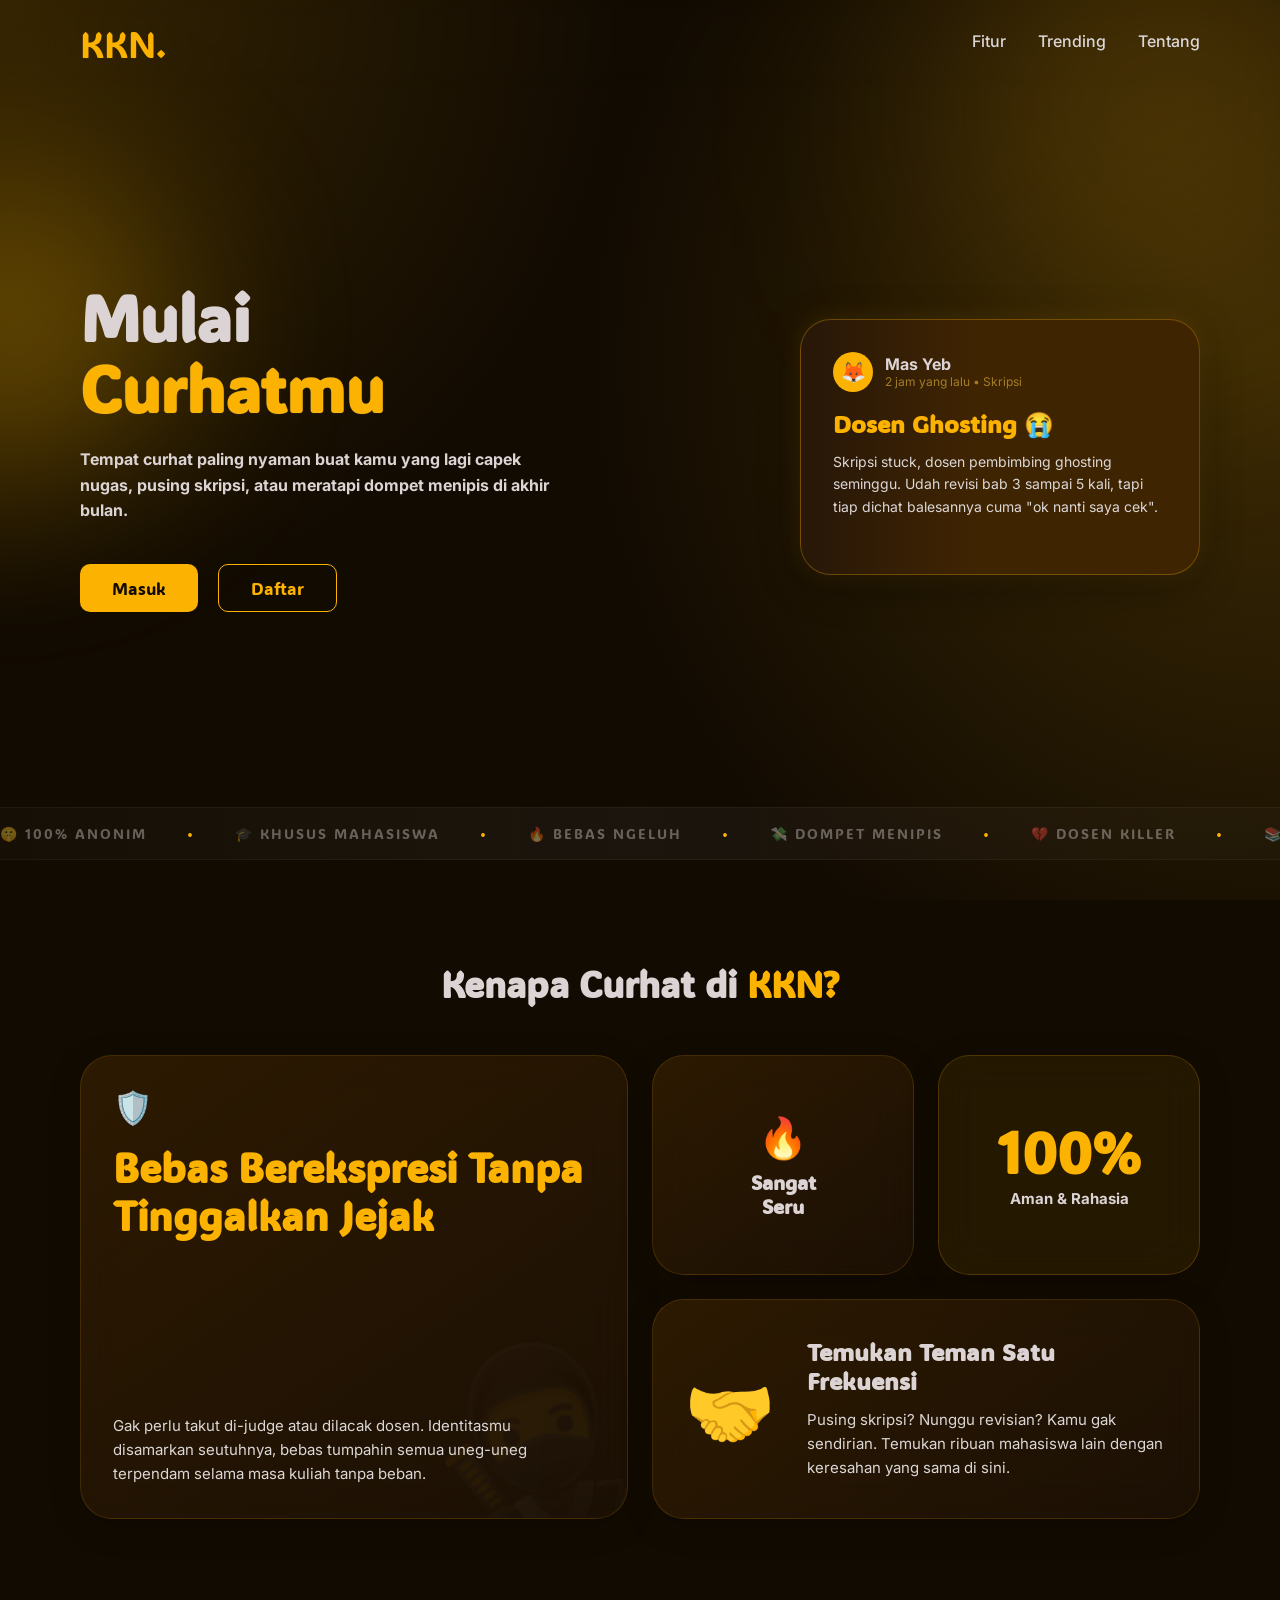
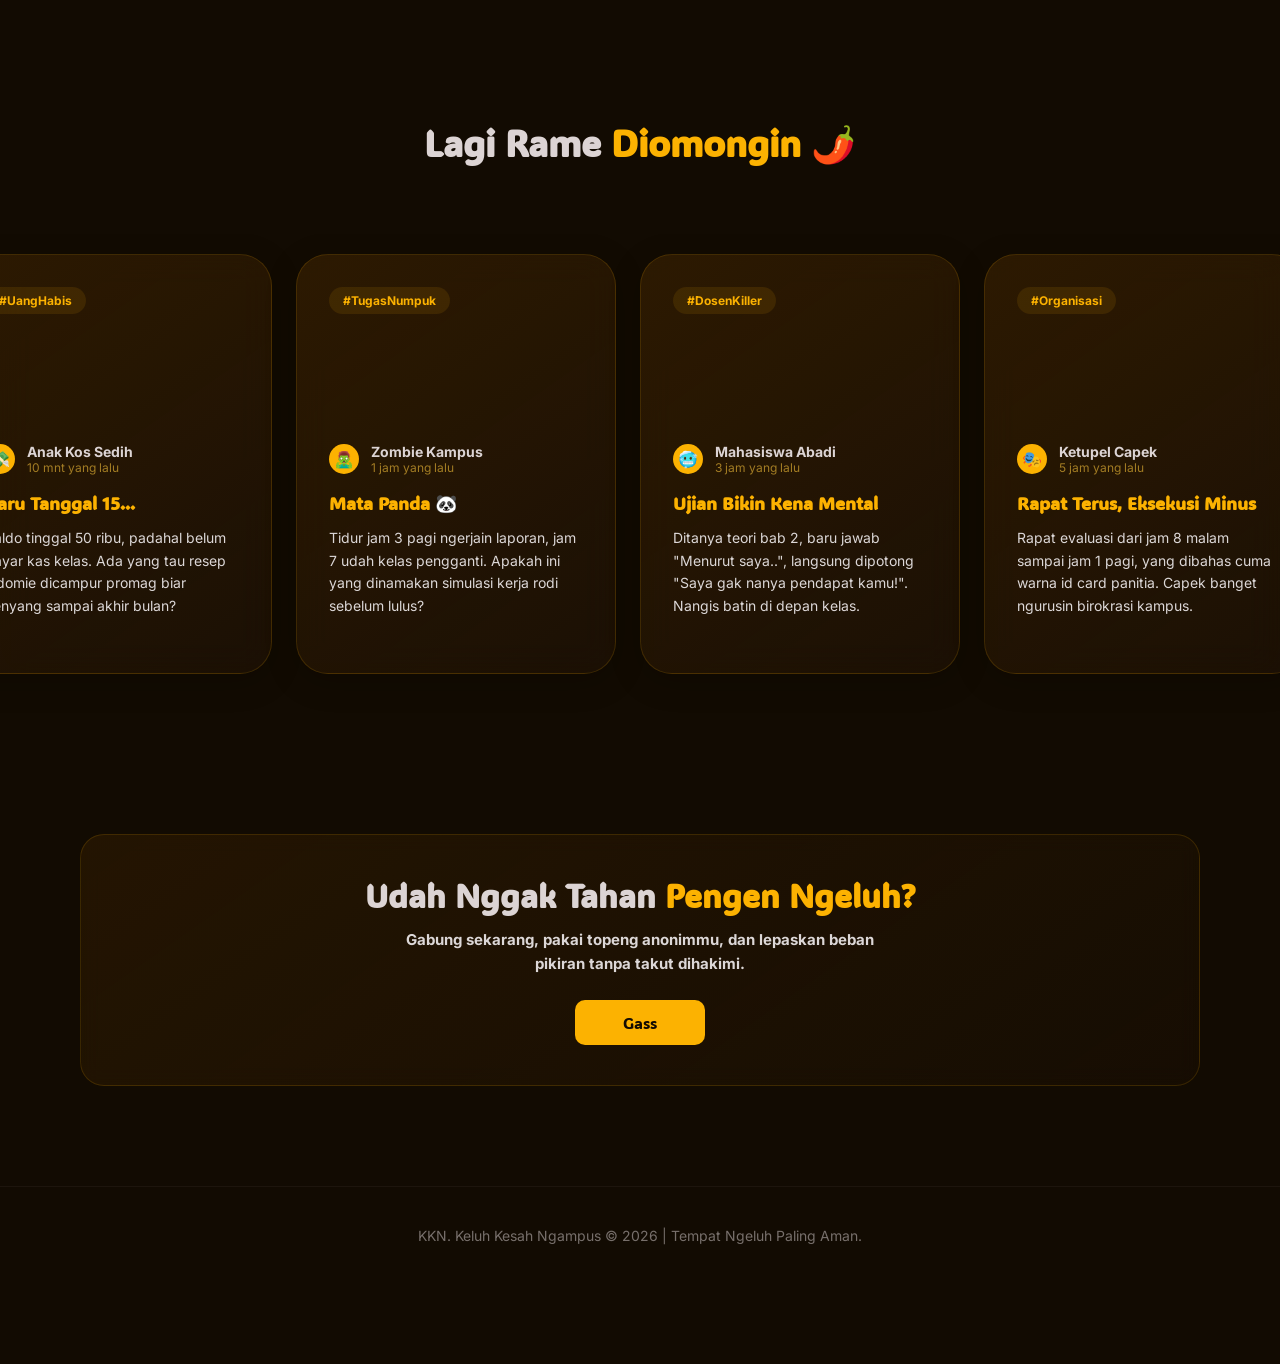
==== commit 1eedc128: "Update index.html" ====
--- a/index.html
+++ b/index.html
@@ -267,5 +267,18 @@
             trendingWrapper.addEventListener('touchend', resumeScrollAfterDelay);
         }
     </script>
+    
+    <script>
+        const headerContainer = document.querySelector('header.container');
+        window.addEventListener('scroll', () => {
+            // Jika layar digulir lebih dari 20 pixel, munculkan kaca
+            if (window.scrollY > 20) {
+                headerContainer.classList.add('scrolled');
+            } else {
+                headerContainer.classList.remove('scrolled');
+            }
+        });
+    </script>
+    
 </body>
 </html>
--- a/style.css
+++ b/style.css
@@ -3,7 +3,7 @@
    ========================================================== */
 :root {
     /* Variabel Landing Page */
-    --warna-latar: #120b02; 
+    --warna-latar: #120b02;
     --rgb-latar: 18, 11, 2;
     --warna-kuning: #fcb201;
     --rgb-kuning: 252, 178, 1;
@@ -52,22 +52,22 @@
 }
 
 /* Scrollbar Modern */
-::-webkit-scrollbar { 
-    width: 14px; 
-}
-
-::-webkit-scrollbar-track { 
-    background: var(--warna-latar); 
+::-webkit-scrollbar {
+    width: 14px;
+}
+
+::-webkit-scrollbar-track {
+    background: var(--warna-latar);
 }
 
 ::-webkit-scrollbar-thumb {
-    background-color: rgba(var(--rgb-kuning), 0.3); 
-    border-radius: 10px; 
-    border: 4px solid var(--warna-latar); 
-}
-
-::-webkit-scrollbar-thumb:hover { 
-    background-color: rgba(var(--rgb-kuning), 0.8); 
+    background-color: rgba(var(--rgb-kuning), 0.3);
+    border-radius: 10px;
+    border: 4px solid var(--warna-latar);
+}
+
+::-webkit-scrollbar-thumb:hover {
+    background-color: rgba(var(--rgb-kuning), 0.8);
 }
 
 /* ==========================================================
@@ -77,7 +77,7 @@
 /* A. Default Body (Digunakan untuk About Us) */
 body {
     font-family: 'Inter', sans-serif;
-    background: 
+    background:
         radial-gradient(circle at 0% 0%, rgba(255, 184, 0, 0.15) 0%, transparent 40%),
         radial-gradient(circle at 100% 40%, rgba(215, 157, 11, 0.21) 0%, transparent 50%),
         #160b04;
@@ -86,12 +86,13 @@
     min-height: 100vh;
     display: flex;
     flex-direction: column;
-    align-items: center; /* Khusus struktur About Us */
+    align-items: center;
+    /* Khusus struktur About Us */
 }
 
 /* B. Body Khusus Landing Page (Memanfaatkan id="beranda" dari HTML asli) */
 body#beranda {
-    background: 
+    background:
         radial-gradient(circle at 0% 0%, rgba(var(--rgb-glow-kiri), 0.15) 0%, transparent 40%),
         radial-gradient(circle at 100% 40%, rgba(var(--rgb-glow-kanan), 0.21) 0%, transparent 50%),
         var(--warna-latar);
@@ -99,13 +100,15 @@
     background-repeat: no-repeat;
     background-size: cover;
     color: var(--warna-abu-terang);
-    align-items: stretch; /* Membatalkan align center dari body default */
-    overflow-x: hidden;
+    align-items: stretch;
+    /* Membatalkan align center dari body default */
+    overflow-x: clip;
 }
 
 /* C. Body Khusus Halaman Sign In / Sign Up */
 /* Memanfaatkan pseudo-class :has() agar aman dari halaman lain */
-body:has(.viewport), body:has(.signup-viewport) {
+body:has(.viewport),
+body:has(.signup-viewport) {
     height: 100vh;
     width: 100vw;
     overflow: hidden;
@@ -119,7 +122,8 @@
 /* ==========================================================
    4. GAYA DAFTAR & MASUK (SIGN IN / SIGN UP)
    ========================================================== */
-.viewport, .signup-viewport {
+.viewport,
+.signup-viewport {
     width: 100%;
     height: 100%;
     display: flex;
@@ -129,132 +133,137 @@
 }
 
 .register-card {
-    background-color: rgba(31, 23, 11, 0.8); 
+    background-color: rgba(31, 23, 11, 0.8);
     width: 100%;
     max-width: 400px;
-    padding: 4vh 35px; 
+    padding: 4vh 35px;
     border-radius: 40px;
     border: 1px solid rgba(255, 255, 255, 0.05);
     backdrop-filter: blur(15px);
-    box-shadow: 0 25px 50px rgba(0,0,0,0.5);
+    box-shadow: 0 25px 50px rgba(0, 0, 0, 0.5);
     position: relative;
 }
 
 .btn-kembali-signup {
     position: absolute;
-    top: 20px; 
+    top: 20px;
     right: 20px;
     background: rgba(255, 255, 255, 0.1);
     border: none;
     color: white;
-    width: 35px; 
+    width: 35px;
     height: 35px;
     border-radius: 50%;
-    display: flex; 
-    justify-content: center; 
-    align-items: center;
-    cursor: pointer; 
+    display: flex;
+    justify-content: center;
+    align-items: center;
+    cursor: pointer;
     transition: 0.3s;
 }
 
-.btn-kembali-signup:hover { 
-    background: rgba(252, 178, 1, 0.3); 
-    color: #FCB201; 
-}
-
-.register-card h1 { 
-    font-size: 2rem; 
-    color: #ffffff; 
-    margin-bottom: 5px; 
-}
-
-.register-card .tagline { 
-    color: #b0b0b0; 
-    font-size: 0.9rem; 
-    margin-bottom: 3vh; 
-}
-
-.social-login { 
-    display: flex; 
-    flex-direction: column; 
-    gap: 12px; 
+.btn-kembali-signup:hover {
+    background: rgba(252, 178, 1, 0.3);
+    color: #FCB201;
+}
+
+.register-card h1 {
+    font-size: 2rem;
+    color: #ffffff;
+    margin-bottom: 5px;
+}
+
+.register-card .tagline {
+    color: #b0b0b0;
+    font-size: 0.9rem;
+    margin-bottom: 3vh;
+}
+
+.social-login {
+    display: flex;
+    flex-direction: column;
+    gap: 12px;
 }
 
 .btn-gray {
-    background-color: #3d362d; 
-    color: #ffffff; 
-    border: none; 
-    padding: 14px; 
+    background-color: #3d362d;
+    color: #ffffff;
+    border: none;
+    padding: 14px;
     border-radius: 16px;
-    font-weight: 600; 
-    display: flex; 
-    align-items: center; 
-    justify-content: center; 
-    gap: 10px; 
-    cursor: pointer; 
+    font-weight: 600;
+    display: flex;
+    align-items: center;
+    justify-content: center;
+    gap: 10px;
+    cursor: pointer;
     font-size: 0.95rem;
 }
 
-.btn-gray img { 
-    width: 20px; 
-}
-
-.invert { 
-    filter: invert(1); 
-}
-
-.divider { 
-    display: flex; 
-    align-items: center; 
-    margin: 2vh 0; 
-    color: #555; 
-    font-size: 11px; 
-}
-
-.divider::before, .divider::after { 
-    content: ""; 
-    flex: 1; 
-    height: 1px; 
-    background: #333; 
-}
-
-.divider span { 
-    padding: 0 10px; 
-}
-
-.input-field { 
-    margin-bottom: 2vh; 
-}
-
-.input-field label { 
-    display: block; 
-    color: #e0e0e0; 
-    font-size: 13px; 
-    margin-bottom: 8px; 
-    font-weight: 600; 
-}
-
-.input-field input { 
-    width: 100%; 
-    background-color: #0a0a0a; 
-    border: 1px solid #222; 
-    padding: 13px; 
-    border-radius: 14px; 
-    color: #fff; 
-    outline: none; 
+.btn-gray img {
+    width: 20px;
+}
+
+.invert {
+    filter: invert(1);
+}
+
+.divider {
+    display: flex;
+    align-items: center;
+    margin: 2vh 0;
+    color: #555;
+    font-size: 11px;
+}
+
+.divider::before,
+.divider::after {
+    content: "";
+    flex: 1;
+    height: 1px;
+    background: #333;
+}
+
+.divider span {
+    padding: 0 10px;
+}
+
+.input-field {
+    margin-bottom: 2vh;
+}
+
+.input-field label {
+    display: block;
+    color: #e0e0e0;
+    font-size: 13px;
+    margin-bottom: 8px;
+    font-weight: 600;
+}
+
+.input-field input {
+    width: 100%;
+    background-color: #0a0a0a;
+    border: 1px solid #222;
+    padding: 13px;
+    border-radius: 14px;
+    color: #fff;
+    outline: none;
 }
 
 /* TAMBAHAN: Styling untuk teks placeholder agar lebih terbaca tapi tidak mencolok */
 .input-field input::placeholder {
-    color: #8c8c8c; /* Warna abu-abu menengah, tidak terlalu gelap dan bukan putih murni */
-    opacity: 1; /* Mencegah browser (seperti Firefox/Safari) menurunkan opasitas bawaannya */
+    color: #8c8c8c;
+    /* Warna abu-abu menengah, tidak terlalu gelap dan bukan putih murni */
+    opacity: 1;
+    /* Mencegah browser (seperti Firefox/Safari) menurunkan opasitas bawaannya */
 }
 
 /* TAMBAHAN UNTUK LUPA PASSWORD */
 .lupa-password-container {
     text-align: right;
-    margin-top: -1vh; /* Menarik teks agak naik mendekati input password */
-    margin-bottom: 2vh; /* Memberi jarak ke tombol Masuk */
+    margin-top: -1vh;
+    /* Menarik teks agak naik mendekati input password */
+    margin-bottom: 2vh;
+    /* Memberi jarak ke tombol Masuk */
 }
 
 .lupa-password {
@@ -269,731 +278,795 @@
     text-decoration: underline;
 }
 
-.btn-gold { 
-    width: 100%; 
-    background-color: #FCB201; 
-    color: #000; 
-    border: none; 
-    padding: 15px; 
-    border-radius: 16px; 
-    font-size: 1.1rem; 
-    font-weight: 700; 
-    margin-top: 1vh; 
-    cursor: pointer; 
-}
-
-.footer, .footer-signup { 
-    text-align: center; 
-    margin-top: 3vh; 
-    font-size: 14px; 
-    color: #888; 
-}
-
-.footer a, .footer a:visited, .footer a:active,
-.footer-signup a, .footer-signup a:visited, .footer-signup a:active { 
-    color: #FCB201; 
-    text-decoration: none; 
-    font-weight: 700; 
-}
-
-.footer a:hover, .footer-signup a:hover { 
-    text-decoration: underline; 
-}
-
-@media (max-height: 700px) { 
-    .register-card { 
-        padding: 20px 30px; 
-        transform: scale(0.9); 
-    } 
+.btn-gold {
+    width: 100%;
+    background-color: #FCB201;
+    color: #000;
+    border: none;
+    padding: 15px;
+    border-radius: 16px;
+    font-size: 1.1rem;
+    font-weight: 700;
+    margin-top: 1vh;
+    cursor: pointer;
+}
+
+.footer,
+.footer-signup {
+    text-align: center;
+    margin-top: 3vh;
+    font-size: 14px;
+    color: #888;
+}
+
+.footer a,
+.footer a:visited,
+.footer a:active,
+.footer-signup a,
+.footer-signup a:visited,
+.footer-signup a:active {
+    color: #FCB201;
+    text-decoration: none;
+    font-weight: 700;
+}
+
+.footer a:hover,
+.footer-signup a:hover {
+    text-decoration: underline;
+}
+
+@media (max-height: 700px) {
+    .register-card {
+        padding: 20px 30px;
+        transform: scale(0.9);
+    }
 }
 
 /* ==========================================================
    5. GAYA LANDING PAGE
    ========================================================== */
 @keyframes putarCahaya {
-    0% { transform: rotate(0deg) scale(1); }
-    50% { transform: rotate(180deg) scale(1.1); }
-    100% { transform: rotate(360deg) scale(1); }
-}
-
-.glow-kiri-atas { 
-    position: absolute; 
-    top: 20%; 
-    left: -10%; 
-    width: 300px; 
-    height: 300px; 
-    background-color: rgba(var(--rgb-glow-kiri), 0.3); 
-    border-radius: 40% 60% 70% 30% / 40% 50% 60% 50%; 
-    filter: blur(90px); 
-    z-index: 0; 
-    pointer-events: none; 
-    animation: putarCahaya 20s linear infinite; 
-}
-
-.glow-kanan-atas { 
-    position: absolute; 
-    top: -10%; 
-    right: -5%; 
-    width: 400px; 
-    height: 400px; 
-    background-color: rgba(var(--rgb-glow-kanan), 0.2); 
-    border-radius: 50% 50% 30% 70% / 60% 30% 70% 40%; 
-    filter: blur(120px); 
-    z-index: 0; 
-    pointer-events: none; 
-    animation: putarCahaya 25s linear infinite reverse; 
-}
-
-.container { 
-    width: 100%; 
-    max-width: 1200px; 
-    margin: 0 auto; 
-    padding-left: 40px; 
-    padding-right: 40px; 
-    position: relative; 
-    z-index: 10; 
-}
-
-header { 
-    display: flex; 
-    justify-content: space-between; 
-    align-items: center; 
-    padding-top: 40px; 
-    padding-bottom: 20px; 
-}
-
-.logo-kkn { 
-    font-family: var(--font-judul); 
-    font-size: 36px; 
-    color: var(--warna-kuning); 
-    cursor: pointer; 
-}
-
-nav { 
-    display: flex; 
-    gap: 32px; 
-}
-
-nav a.menu-link { 
-    color: var(--warna-abu-terang); 
-    font-weight: 500; 
-    transition: all 0.2s ease; 
-    padding-bottom: 4px; 
-    border-bottom: 2px solid transparent; 
-}
-
-nav a.menu-link:hover, nav a.active { 
-    color: var(--warna-kuning); 
-    font-weight: 700; 
-    border-bottom: 2px solid var(--warna-kuning); 
-}
-
-.hero-section { 
-    width: 100%; 
-    position: relative; 
-}
-
-.hero-container { 
-    display: flex; 
-    align-items: center; 
-    justify-content: space-between; 
-    padding-top: 30px; 
-    padding-bottom: 100px; 
-    gap: 40px; 
-    min-height: 80vh; 
-}
-
-.hero-kiri { 
-    flex: 1; 
-    max-width: 50%; 
-    display: flex; 
-    flex-direction: column; 
-    gap: 24px; 
-}
-
-.judul-utama { 
-    font-family: var(--font-judul); 
-    font-size: 64px; 
-    line-height: 1.1; 
-    color: var(--warna-putih); 
-}
-
-.teks-kuning { 
-    color: var(--warna-kuning); 
-    -webkit-text-stroke: 1px rgba(var(--rgb-putih), 0.1); 
-}
-
-.deskripsi { 
-    font-weight: 700; 
-    font-size: 16px; 
-    line-height: 1.6; 
-    color: var(--warna-putih); 
-    max-width: 480px; 
-}
-
-.grup-tombol { 
-    display: flex; 
-    gap: 20px; 
-    margin-top: 16px; 
-}
-
-.btn-primer { 
-    background-color: var(--warna-kuning); 
-    color: var(--warna-latar); 
-    font-family: var(--font-judul); 
-    font-size: 17px; 
-    padding: 12px 32px; 
-    border-radius: 10px; 
-    border: none; 
-    cursor: pointer; 
-    transition: transform 0.2s; 
-    display: inline-block; 
-    text-align: center; 
-}
-
-.btn-primer:hover { 
-    transform: scale(1.05); 
-}
-
-.btn-sekunder { 
-    background-color: transparent; 
-    color: var(--warna-kuning); 
-    font-family: var(--font-judul); 
-    font-size: 17px; 
-    padding: 12px 32px; 
-    border-radius: 10px; 
-    border: 1px solid var(--warna-kuning); 
-    cursor: pointer; 
-    transition: background-color 0.2s; 
-    display: inline-block; 
-    text-align: center; 
-}
-
-.btn-sekunder:hover { 
-    background-color: var(--warna-kuning); 
-    color: var(--warna-latar); 
-}
-
-.hero-kanan { 
-    flex: 1; 
-    display: flex; 
-    justify-content: flex-end; 
-}
-
-@keyframes float { 
-    0% { transform: translateY(0px); } 
-    50% { transform: translateY(-10px); } 
-    100% { transform: translateY(0px); } 
-}
-
-@keyframes kedapKedip { 
-    0% { opacity: 1; } 
-    75% { opacity: 0.65; } 
-    100% { opacity: 1; } 
-}
-
-.kartu-curhat { 
-    width: 100%; 
-    max-width: 400px; 
-    border-radius: 31px; 
-    border: 1px solid rgba(var(--rgb-kuning), 0.3); 
+    0% {
+        transform: rotate(0deg) scale(1);
+    }
+
+    50% {
+        transform: rotate(180deg) scale(1.1);
+    }
+
+    100% {
+        transform: rotate(360deg) scale(1);
+    }
+}
+
+.glow-kiri-atas {
+    position: absolute;
+    top: 20%;
+    left: -10%;
+    width: 300px;
+    height: 300px;
+    background-color: rgba(var(--rgb-glow-kiri), 0.3);
+    border-radius: 40% 60% 70% 30% / 40% 50% 60% 50%;
+    filter: blur(90px);
+    z-index: 0;
+    pointer-events: none;
+    animation: putarCahaya 20s linear infinite;
+}
+
+.glow-kanan-atas {
+    position: absolute;
+    top: -10%;
+    right: -5%;
+    width: 400px;
+    height: 400px;
+    background-color: rgba(var(--rgb-glow-kanan), 0.2);
+    border-radius: 50% 50% 30% 70% / 60% 30% 70% 40%;
+    filter: blur(120px);
+    z-index: 0;
+    pointer-events: none;
+    animation: putarCahaya 25s linear infinite reverse;
+}
+
+.container {
+    width: 100%;
+    max-width: 1200px;
+    margin: 0 auto;
+    padding-left: 40px;
+    padding-right: 40px;
+    position: relative;
+    z-index: 10;
+}
+
+header.container {
+    display: flex;
+    justify-content: space-between;
+    align-items: center;
+    padding-top: 20px;
+    padding-bottom: 20px;
+    position: sticky !important;
+    top: 0 !important;
+    z-index: 1000 !important;
+    background: transparent !important;
+    backdrop-filter: blur(8px);
+    -webkit-backdrop-filter: blur(8px);
+}
+
+header.container::before {
+    content: "";
+    position: absolute;
+    top: 0;
+    left: calc(50% - 50vw);
+    width: 100vw;
+    height: 100%;
+    background: rgba(255, 255, 255, 0.02); 
+    backdrop-filter: blur(15px); 
+    -webkit-backdrop-filter: blur(15px);
+    border-bottom: 1px solid rgba(255, 255, 255, 0.08); 
+    z-index: -1;
+    opacity: 0;
+    transition: opacity 0.3s ease-in-out; /* Animasi muncul mulus */
+}
+
+header.container.scrolled::before {
+    opacity: 1;
+}
+
+
+.logo-kkn {
+    font-family: var(--font-judul);
+    font-size: 36px;
+    color: var(--warna-kuning);
+    cursor: pointer;
+}
+
+nav {
+    display: flex;
+    gap: 32px;
+}
+
+nav a.menu-link {
+    color: var(--warna-abu-terang);
+    font-weight: 500;
+    transition: all 0.2s ease;
+    padding-bottom: 4px;
+    border-bottom: 2px solid transparent;
+}
+
+nav a.menu-link:hover,
+nav a.active {
+    color: var(--warna-kuning);
+    font-weight: 700;
+    border-bottom: 2px solid var(--warna-kuning);
+}
+
+.hero-section {
+    width: 100%;
+    position: relative;
+}
+
+.hero-container {
+    display: flex;
+    align-items: center;
+    justify-content: space-between;
+    padding-top: 30px;
+    padding-bottom: 100px;
+    gap: 40px;
+    min-height: 80vh;
+}
+
+.hero-kiri {
+    flex: 1;
+    max-width: 50%;
+    display: flex;
+    flex-direction: column;
+    gap: 24px;
+}
+
+.judul-utama {
+    font-family: var(--font-judul);
+    font-size: 64px;
+    line-height: 1.1;
+    color: var(--warna-putih);
+}
+
+.teks-kuning {
+    color: var(--warna-kuning);
+    -webkit-text-stroke: 1px rgba(var(--rgb-putih), 0.1);
+}
+
+.deskripsi {
+    font-weight: 700;
+    font-size: 16px;
+    line-height: 1.6;
+    color: var(--warna-putih);
+    max-width: 480px;
+}
+
+.grup-tombol {
+    display: flex;
+    gap: 20px;
+    margin-top: 16px;
+}
+
+.btn-primer {
+    background-color: var(--warna-kuning);
+    color: var(--warna-latar);
+    font-family: var(--font-judul);
+    font-size: 17px;
+    padding: 12px 32px;
+    border-radius: 10px;
+    border: none;
+    cursor: pointer;
+    transition: transform 0.2s;
+    display: inline-block;
+    text-align: center;
+}
+
+.btn-primer:hover {
+    transform: scale(1.05);
+}
+
+.btn-sekunder {
+    background-color: transparent;
+    color: var(--warna-kuning);
+    font-family: var(--font-judul);
+    font-size: 17px;
+    padding: 12px 32px;
+    border-radius: 10px;
+    border: 1px solid var(--warna-kuning);
+    cursor: pointer;
+    transition: background-color 0.2s;
+    display: inline-block;
+    text-align: center;
+}
+
+.btn-sekunder:hover {
+    background-color: var(--warna-kuning);
+    color: var(--warna-latar);
+}
+
+.hero-kanan {
+    flex: 1;
+    display: flex;
+    justify-content: flex-end;
+}
+
+@keyframes float {
+    0% {
+        transform: translateY(0px);
+    }
+
+    50% {
+        transform: translateY(-10px);
+    }
+
+    100% {
+        transform: translateY(0px);
+    }
+}
+
+@keyframes kedapKedip {
+    0% {
+        opacity: 1;
+    }
+
+    75% {
+        opacity: 0.65;
+    }
+
+    100% {
+        opacity: 1;
+    }
+}
+
+.kartu-curhat {
+    width: 100%;
+    max-width: 400px;
+    border-radius: 31px;
+    border: 1px solid rgba(var(--rgb-kuning), 0.3);
     box-shadow: 0px 10px 40px rgba(var(--rgb-hitam), 0.4),
-                0px 0px 25px rgba(var(--rgb-kuning), 0.15);
-    backdrop-filter: blur(5.7px); 
-    -webkit-backdrop-filter: blur(5.7px); 
-    background: var(--gradasi-kaca-hero); 
-    padding: 32px; 
-    animation: float 3s cubic-bezier(0.37, 0, 0.63, 1) infinite, kedapKedip 2s ease-in-out infinite; 
-}
-
-.kartu-header { 
-    display: flex; 
-    gap: 12px; 
-    align-items: center; 
-    margin-bottom: 16px; 
-}
-
-.nama-user { 
-    font-weight: 700; 
-    color: var(--warna-putih); 
-}
-
-.waktu { 
-    font-size: 12px; 
-    color: #a37d24; 
-}
-
-.kartu-judul { 
-    font-family: var(--font-judul); 
-    font-size: 24px; 
-    color: var(--warna-kuning); 
-    margin-bottom: 12px; 
-}
-
-.kartu-teks { 
-    font-size: 14px; 
-    line-height: 1.6; 
-    color: var(--warna-abu-terang); 
-    margin-bottom: 24px; 
+        0px 0px 25px rgba(var(--rgb-kuning), 0.15);
+    backdrop-filter: blur(5.7px);
+    -webkit-backdrop-filter: blur(5.7px);
+    background: var(--gradasi-kaca-hero);
+    padding: 32px;
+    animation: float 3s cubic-bezier(0.37, 0, 0.63, 1) infinite, kedapKedip 2s ease-in-out infinite;
+}
+
+.kartu-header {
+    display: flex;
+    gap: 12px;
+    align-items: center;
+    margin-bottom: 16px;
+}
+
+.nama-user {
+    font-weight: 700;
+    color: var(--warna-putih);
+}
+
+.waktu {
+    font-size: 12px;
+    color: #a37d24;
+}
+
+.kartu-judul {
+    font-family: var(--font-judul);
+    font-size: 24px;
+    color: var(--warna-kuning);
+    margin-bottom: 12px;
+}
+
+.kartu-teks {
+    font-size: 14px;
+    line-height: 1.6;
+    color: var(--warna-abu-terang);
+    margin-bottom: 24px;
 }
 
 /* Menghindari konflik class .avatar antara Landing & About Us */
-.kartu-header .avatar { 
-    width: 40px; 
-    height: 40px; 
-    background-color: var(--warna-kuning); 
-    border-radius: 50%; 
-    display: flex; 
-    align-items: center; 
-    justify-content: center; 
-    font-size: 20px; 
-    color: var(--warna-latar); 
-}
-
-.marquee-pembatas { 
-    width: 100%; 
-    overflow: hidden; 
-    background: linear-gradient(90deg, rgba(var(--rgb-putih),0.02) 0%, rgba(var(--rgb-putih),0.05) 50%, rgba(var(--rgb-putih),0.02) 100%); 
-    border-top: var(--border-kaca-tipis); 
-    border-bottom: var(--border-kaca-tipis); 
-    padding: 16px 0; 
-    display: flex; 
-    white-space: nowrap; 
-    position: relative; 
-    z-index: 5; 
-}
-
-.marquee-konten { 
-    display: flex; 
-    align-items: center; 
-    gap: 40px; 
-    animation: scrollMarquee 30s linear infinite; 
-}
-
-.marquee-konten span { 
-    font-family: var(--font-judul); 
-    font-size: 14px; 
-    letter-spacing: 2px; 
-    color: rgba(var(--rgb-putih), 0.4); 
-    text-transform: uppercase; 
-    display: flex; 
-    align-items: center; 
-    gap: 40px; 
-}
-
-.marquee-konten span i { 
-    color: var(--warna-kuning); 
-    font-style: normal; 
-}
-
-@keyframes scrollMarquee { 
-    0% { transform: translateX(0); } 
-    100% { transform: translateX(-50%); } 
-}
-
-.section-judul { 
-    font-family: var(--font-judul); 
-    font-size: 36px; 
-    color: var(--warna-putih); 
-    text-align: center; 
-    margin-bottom: 48px; 
-    position: relative; 
-    z-index: 2; 
-}
-
-.section-judul span { 
-    color: var(--warna-kuning); 
-}
-
-.fitur-section { 
-    padding-top: 80px; 
-    padding-bottom: 100px; 
-    width: 100%; 
-    position: relative; 
-}
-
-.bento-grid { 
-    display: grid; 
-    grid-template-columns: repeat(4, 1fr); 
-    grid-auto-rows: 220px; 
-    gap: 24px; 
-    margin-top: 48px; 
-    position: relative; 
-    z-index: 2; 
-}
-
-.bento-kartu { 
-    background: var(--gradasi-kaca-bento); 
-    backdrop-filter: blur(20px); 
-    -webkit-backdrop-filter: blur(20px); 
-    border: var(--border-kuning-tipis); 
-    border-radius: 32px; 
-    padding: 32px; 
-    display: flex; 
-    flex-direction: column; 
-    justify-content: space-between; 
-    overflow: hidden; 
-    position: relative; 
-    transition: transform 0.4s ease, border-color 0.4s ease, box-shadow 0.4s ease; 
-    box-shadow: 0 8px 32px rgba(var(--rgb-hitam), 0.2); 
-}
-
-.bento-kartu:hover { 
-    transform: translateY(-5px); 
-    border-color: rgba(var(--rgb-kuning), 0.5); 
-    box-shadow: 0 15px 35px rgba(var(--rgb-kuning), 0.1); 
-}
-
-.bento-large { 
-    grid-column: span 2; 
-    grid-row: span 2; 
-} 
-
-.bento-wide { 
-    grid-column: span 2; 
-    grid-row: span 1; 
-} 
-
-.bento-box { 
-    grid-column: span 1; 
-    grid-row: span 1; 
-}
-
-.bento-ikon { 
-    font-size: 40px; 
-    margin-bottom: 16px; 
-    z-index: 2; 
-    position: relative; 
-}
-
-.bento-judul { 
-    font-family: var(--font-judul); 
-    font-size: 24px; 
-    color: var(--warna-putih); 
-    margin-bottom: 12px; 
-    line-height: 1.2; 
-    z-index: 2; 
-    position: relative; 
-}
-
-.bento-large .bento-judul { 
-    font-size: 40px; 
-    color: var(--warna-kuning); 
-}
-
-.bento-teks { 
-    font-size: 15px; 
-    line-height: 1.6; 
-    color: var(--warna-abu-terang); 
-    z-index: 2; 
-    position: relative; 
-}
-
-.bento-bg-ikon { 
-    position: absolute; 
-    bottom: -30px; 
-    right: -20px; 
-    font-size: 180px; 
-    opacity: 0.05; 
-    transform: rotate(-15deg); 
-    z-index: 1; 
-    pointer-events: none; 
-}
-
-.trending-section { 
-    padding-top: 60px; 
-    padding-bottom: 40px; 
-    width: 100%; 
-    overflow: hidden; 
-    position: relative; 
-}
-
-.trending-wrapper { 
-    display: flex; 
-    gap: 24px; 
-    padding: 20px 0 60px 0; 
-    overflow-x: auto; 
-    scrollbar-width: none; 
-    -ms-overflow-style: none; 
-    position: relative; 
-    z-index: 2; 
-}
-
-.trending-wrapper::-webkit-scrollbar { 
-    display: none; 
-}
-
-.kartu-trending { 
-    flex: 0 0 320px; 
-    height: 420px; 
-    background: var(--gradasi-kaca-bento); 
-    backdrop-filter: blur(16px); 
-    -webkit-backdrop-filter: blur(16px); 
-    border: var(--border-kuning-tipis); 
-    border-radius: 32px; 
-    padding: 32px; 
-    display: flex; 
-    flex-direction: column; 
-    transition: transform 0.4s cubic-bezier(0.175, 0.885, 0.32, 1.275), border-color 0.4s, box-shadow 0.4s; 
-    cursor: pointer; 
-    box-shadow: 0 8px 32px rgba(var(--rgb-hitam), 0.2); 
-}
-
-.kartu-trending:hover { 
-    transform: translateY(-15px); 
-    border-color: rgba(var(--rgb-kuning), 0.5); 
-    box-shadow: 0 20px 50px rgba(var(--rgb-kuning), 0.15); 
-}
-
-.tag-trending { 
-    display: inline-block; 
-    background: rgba(var(--rgb-kuning), 0.1); 
-    color: var(--warna-kuning); 
-    padding: 6px 14px; 
-    border-radius: 20px; 
-    font-size: 12px; 
-    font-weight: 700; 
-    margin-bottom: auto; 
-    align-self: flex-start; 
-}
-
-.konten-bawah-trending { 
-    margin-top: 24px; 
-}
-
-.kartu-trending .avatar { 
-    background-color: var(--warna-kuning); 
-    color: var(--warna-latar); 
-    border: none; 
-    box-shadow: none; 
-    display: flex; 
-    align-items: center; 
-    justify-content: center; 
-}
-
-.cta-bawah-section { 
-    padding: 40px 0 80px 0; 
-    text-align: center; 
-    position: relative; 
-    z-index: 2; 
+.kartu-header .avatar {
+    width: 40px;
+    height: 40px;
+    background-color: var(--warna-kuning);
+    border-radius: 50%;
+    display: flex;
+    align-items: center;
+    justify-content: center;
+    font-size: 20px;
+    color: var(--warna-latar);
+}
+
+.marquee-pembatas {
+    width: 100%;
+    overflow: hidden;
+    background: linear-gradient(90deg, rgba(var(--rgb-putih), 0.02) 0%, rgba(var(--rgb-putih), 0.05) 50%, rgba(var(--rgb-putih), 0.02) 100%);
+    border-top: var(--border-kaca-tipis);
+    border-bottom: var(--border-kaca-tipis);
+    padding: 16px 0;
+    display: flex;
+    white-space: nowrap;
+    position: relative;
+    z-index: 5;
+}
+
+.marquee-konten {
+    display: flex;
+    align-items: center;
+    gap: 40px;
+    animation: scrollMarquee 30s linear infinite;
+}
+
+.marquee-konten span {
+    font-family: var(--font-judul);
+    font-size: 14px;
+    letter-spacing: 2px;
+    color: rgba(var(--rgb-putih), 0.4);
+    text-transform: uppercase;
+    display: flex;
+    align-items: center;
+    gap: 40px;
+}
+
+.marquee-konten span i {
+    color: var(--warna-kuning);
+    font-style: normal;
+}
+
+@keyframes scrollMarquee {
+    0% {
+        transform: translateX(0);
+    }
+
+    100% {
+        transform: translateX(-50%);
+    }
+}
+
+.section-judul {
+    font-family: var(--font-judul);
+    font-size: 36px;
+    color: var(--warna-putih);
+    text-align: center;
+    margin-bottom: 48px;
+    position: relative;
+    z-index: 2;
+}
+
+.section-judul span {
+    color: var(--warna-kuning);
+}
+
+.fitur-section {
+    padding-top: 80px;
+    padding-bottom: 100px;
+    width: 100%;
+    position: relative;
+}
+
+.bento-grid {
+    display: grid;
+    grid-template-columns: repeat(4, 1fr);
+    grid-auto-rows: 220px;
+    gap: 24px;
+    margin-top: 48px;
+    position: relative;
+    z-index: 2;
+}
+
+.bento-kartu {
+    background: var(--gradasi-kaca-bento);
+    backdrop-filter: blur(20px);
+    -webkit-backdrop-filter: blur(20px);
+    border: var(--border-kuning-tipis);
+    border-radius: 32px;
+    padding: 32px;
+    display: flex;
+    flex-direction: column;
+    justify-content: space-between;
+    overflow: hidden;
+    position: relative;
+    transition: transform 0.4s ease, border-color 0.4s ease, box-shadow 0.4s ease;
+    box-shadow: 0 8px 32px rgba(var(--rgb-hitam), 0.2);
+}
+
+.bento-kartu:hover {
+    transform: translateY(-5px);
+    border-color: rgba(var(--rgb-kuning), 0.5);
+    box-shadow: 0 15px 35px rgba(var(--rgb-kuning), 0.1);
+}
+
+.bento-large {
+    grid-column: span 2;
+    grid-row: span 2;
+}
+
+.bento-wide {
+    grid-column: span 2;
+    grid-row: span 1;
+}
+
+.bento-box {
+    grid-column: span 1;
+    grid-row: span 1;
+}
+
+.bento-ikon {
+    font-size: 40px;
+    margin-bottom: 16px;
+    z-index: 2;
+    position: relative;
+}
+
+.bento-judul {
+    font-family: var(--font-judul);
+    font-size: 24px;
+    color: var(--warna-putih);
+    margin-bottom: 12px;
+    line-height: 1.2;
+    z-index: 2;
+    position: relative;
+}
+
+.bento-large .bento-judul {
+    font-size: 40px;
+    color: var(--warna-kuning);
+}
+
+.bento-teks {
+    font-size: 15px;
+    line-height: 1.6;
+    color: var(--warna-abu-terang);
+    z-index: 2;
+    position: relative;
+}
+
+.bento-bg-ikon {
+    position: absolute;
+    bottom: -30px;
+    right: -20px;
+    font-size: 180px;
+    opacity: 0.05;
+    transform: rotate(-15deg);
+    z-index: 1;
+    pointer-events: none;
+}
+
+.trending-section {
+    padding-top: 60px;
+    padding-bottom: 40px;
+    width: 100%;
+    overflow: hidden;
+    position: relative;
+}
+
+.trending-wrapper {
+    display: flex;
+    gap: 24px;
+    padding: 20px 0 60px 0;
+    overflow-x: auto;
+    scrollbar-width: none;
+    -ms-overflow-style: none;
+    position: relative;
+    z-index: 2;
+}
+
+.trending-wrapper::-webkit-scrollbar {
+    display: none;
+}
+
+.kartu-trending {
+    flex: 0 0 320px;
+    height: 420px;
+    background: var(--gradasi-kaca-bento);
+    backdrop-filter: blur(16px);
+    -webkit-backdrop-filter: blur(16px);
+    border: var(--border-kuning-tipis);
+    border-radius: 32px;
+    padding: 32px;
+    display: flex;
+    flex-direction: column;
+    transition: transform 0.4s cubic-bezier(0.175, 0.885, 0.32, 1.275), border-color 0.4s, box-shadow 0.4s;
+    cursor: pointer;
+    box-shadow: 0 8px 32px rgba(var(--rgb-hitam), 0.2);
+}
+
+.kartu-trending:hover {
+    transform: translateY(-15px);
+    border-color: rgba(var(--rgb-kuning), 0.5);
+    box-shadow: 0 20px 50px rgba(var(--rgb-kuning), 0.15);
+}
+
+.tag-trending {
+    display: inline-block;
+    background: rgba(var(--rgb-kuning), 0.1);
+    color: var(--warna-kuning);
+    padding: 6px 14px;
+    border-radius: 20px;
+    font-size: 12px;
+    font-weight: 700;
+    margin-bottom: auto;
+    align-self: flex-start;
+}
+
+.konten-bawah-trending {
+    margin-top: 24px;
+}
+
+.kartu-trending .avatar {
+    background-color: var(--warna-kuning);
+    color: var(--warna-latar);
+    border: none;
+    box-shadow: none;
+    display: flex;
+    align-items: center;
+    justify-content: center;
+}
+
+.cta-bawah-section {
+    padding: 40px 0 80px 0;
+    text-align: center;
+    position: relative;
+    z-index: 2;
 }
 
 /* Mengamankan gaya footer Landing Page agar tidak bocor ke About Us */
-body#beranda footer { 
-    background-color: transparent; 
-    border-top: var(--border-kaca-tipis); 
-    padding: 40px; 
-    text-align: center; 
-    color: rgba(var(--rgb-putih), 0.5); 
-    font-size: 14px; 
-    margin-top: auto; 
-    position: relative; 
-    z-index: 2; 
+body#beranda footer {
+    background-color: transparent;
+    border-top: var(--border-kaca-tipis);
+    padding: 40px;
+    text-align: center;
+    color: rgba(var(--rgb-putih), 0.5);
+    font-size: 14px;
+    margin-top: auto;
+    position: relative;
+    z-index: 2;
 }
 
 
 /* ==========================================================
    6. GAYA TENTANG KAMI (ABOUT US)
    ========================================================== */
-.header { 
-    width: 100%; 
-    max-width: 1300px; 
-    padding: 40px 20px 20px; 
-    display: flex; 
-    justify-content: space-between; 
-    align-items: center; 
-    box-sizing: border-box; 
-}
-
-.btn-nav { 
-    width: 45px; 
-    height: 45px; 
-    border-radius: 50%; 
-    border: 1px solid var(--border-color); 
-    background: rgba(255, 255, 255, 0.05); 
-    display: flex; 
-    align-items: center; 
-    justify-content: center; 
-    cursor: pointer; 
-    transition: all 0.3s ease; 
-}
-
-.btn-nav:hover { 
-    background: rgba(255, 184, 0, 0.1); 
-    border-color: var(--primary-yellow); 
-    transform: scale(1.05); 
-}
-
-.nav-icon { 
-    width: 18px; 
-    height: auto; 
-    display: block; 
-}
-
-.main-container { 
-    display: grid; 
-    grid-template-columns: repeat(3, 1fr); 
-    gap: 25px; 
-    max-width: 1300px; 
-    width: 95%; 
-    padding: 20px; 
-    box-sizing: border-box; 
-    align-items: stretch; 
-}
-
-.column-card { 
-    background: var(--card-bg); 
-    border: 1px solid var(--border-color); 
-    border-radius: 35px; 
-    padding: 30px; 
-    backdrop-filter: blur(10px); 
-    display: flex; 
-    flex-direction: column; 
-}
-
-.brand-section { 
-    text-align: center; 
-    justify-content: center; 
-}
-
-.logo-text { 
-    font-size: 60px; 
-    font-weight: 900; 
-    color: var(--primary-yellow); 
-    margin: 0; 
-}
-
-.version-badge { 
-    background: rgba(255, 184, 0, 0.1); 
-    color: var(--primary-yellow); 
-    padding: 5px 15px; 
-    border-radius: 20px; 
-    border: 1px solid var(--primary-yellow); 
-    display: inline-block; 
-    margin: 15px 0; 
-    font-size: 14px; 
-}
-
-.description-text { 
-    color: white; 
-    line-height: 1.6; 
-}
-
-.section-title { 
-    color: var(--primary-yellow); 
-    font-size: 20px; 
-    font-weight: bold; 
-    margin-bottom: 25px; 
-    display: flex; 
-    align-items: center; 
-    gap: 10px; 
-}
-
-.pilar-item { 
-    display: flex; 
-    gap: 15px; 
-    margin-bottom: 20px; 
-    background: #91660131; 
-    padding: 15px; 
-    border-radius: 20px; 
-}
-
-.icon-box { 
-    min-width: 40px; 
-    height: 40px; 
-    background: #3d2e0a; 
-    border-radius: 10px; 
-    display: flex; 
-    align-items: center; 
-    justify-content: center; 
-    border: 1px solid var(--primary-yellow); 
-}
-
-.pilar-label { 
-    font-weight: bold; 
-    font-size: 14px; 
-}
-
-.pilar-desc { 
-    font-size: 12px; 
-    color: var(--text-gray); 
-    margin: 5px 0 0; 
-}
-
-.team-list { 
-    display: flex; 
-    flex-direction: column; 
-    gap: 12px; 
-}
-
-.member { 
-    display: flex; 
-    align-items: center; 
-    gap: 12px; 
-    padding: 10px; 
-    border-bottom: 1px solid rgba(255, 255, 255, 0.274); 
+.header {
+    width: 100%;
+    max-width: 1300px;
+    padding: 40px 20px 20px;
+    display: flex;
+    justify-content: space-between;
+    align-items: center;
+    box-sizing: border-box;
+}
+
+.btn-nav {
+    width: 45px;
+    height: 45px;
+    border-radius: 50%;
+    border: 1px solid var(--border-color);
+    background: rgba(255, 255, 255, 0.05);
+    display: flex;
+    align-items: center;
+    justify-content: center;
+    cursor: pointer;
+    transition: all 0.3s ease;
+}
+
+.btn-nav:hover {
+    background: rgba(255, 184, 0, 0.1);
+    border-color: var(--primary-yellow);
+    transform: scale(1.05);
+}
+
+.nav-icon {
+    width: 18px;
+    height: auto;
+    display: block;
+}
+
+.main-container {
+    display: grid;
+    grid-template-columns: repeat(3, 1fr);
+    gap: 25px;
+    max-width: 1300px;
+    width: 95%;
+    padding: 20px;
+    box-sizing: border-box;
+    align-items: stretch;
+}
+
+.column-card {
+    background: var(--card-bg);
+    border: 1px solid var(--border-color);
+    border-radius: 35px;
+    padding: 30px;
+    backdrop-filter: blur(10px);
+    display: flex;
+    flex-direction: column;
+}
+
+.brand-section {
+    text-align: center;
+    justify-content: center;
+}
+
+.logo-text {
+    font-size: 60px;
+    font-weight: 900;
+    color: var(--primary-yellow);
+    margin: 0;
+}
+
+.version-badge {
+    background: rgba(255, 184, 0, 0.1);
+    color: var(--primary-yellow);
+    padding: 5px 15px;
+    border-radius: 20px;
+    border: 1px solid var(--primary-yellow);
+    display: inline-block;
+    margin: 15px 0;
+    font-size: 14px;
+}
+
+.description-text {
+    color: white;
+    line-height: 1.6;
+}
+
+.section-title {
+    color: var(--primary-yellow);
+    font-size: 20px;
+    font-weight: bold;
+    margin-bottom: 25px;
+    display: flex;
+    align-items: center;
+    gap: 10px;
+}
+
+.pilar-item {
+    display: flex;
+    gap: 15px;
+    margin-bottom: 20px;
+    background: #91660131;
+    padding: 15px;
+    border-radius: 20px;
+}
+
+.icon-box {
+    min-width: 40px;
+    height: 40px;
+    background: #3d2e0a;
+    border-radius: 10px;
+    display: flex;
+    align-items: center;
+    justify-content: center;
+    border: 1px solid var(--primary-yellow);
+}
+
+.pilar-label {
+    font-weight: bold;
+    font-size: 14px;
+}
+
+.pilar-desc {
+    font-size: 12px;
+    color: var(--text-gray);
+    margin: 5px 0 0;
+}
+
+.team-list {
+    display: flex;
+    flex-direction: column;
+    gap: 12px;
+}
+
+.member {
+    display: flex;
+    align-items: center;
+    gap: 12px;
+    padding: 10px;
+    border-bottom: 1px solid rgba(255, 255, 255, 0.274);
 }
 
 /* Resolusi konflik .avatar khusus untuk tim developer di About Us */
-.member .avatar { 
-    min-width: 40px; 
-    height: 40px; 
-    background: #3d2e0a; 
-    border-radius: 50%; 
-    display: flex; 
-    align-items: center; 
-    justify-content: center; 
-    font-weight: bold; 
-    color: var(--primary-yellow); 
-    border: 1px solid var(--primary-yellow); 
-    font-size: 12px; 
-}
-
-.member-name { 
-    font-size: 14px; 
-    font-weight: bold; 
-}
-
-.member-role { 
-    font-size: 11px; 
-    color: var(--primary-yellow); 
-}
-
-.footer-area { 
-    width: 100%; 
-    max-width: 1300px; 
-    padding: 20px; 
-    box-sizing: border-box; 
-}
-
-.contact-btn { 
-    width: 100%; 
-    background: #2a1b00; 
-    border: 1px solid var(--primary-yellow); 
-    color: var(--primary-yellow); 
-    padding: 20px; 
-    border-radius: 25px; 
-    font-weight: bold; 
-    font-size: 18px; 
-    cursor: pointer; 
-    transition: 0.3s; 
-}
-
-.contact-btn:hover { 
-    background: var(--primary-yellow); 
-    color: black; 
-}
-
-@media (max-width: 1024px) { 
-    .main-container { 
-        grid-template-columns: 1fr; 
-    } 
+.member .avatar {
+    min-width: 40px;
+    height: 40px;
+    background: #3d2e0a;
+    border-radius: 50%;
+    display: flex;
+    align-items: center;
+    justify-content: center;
+    font-weight: bold;
+    color: var(--primary-yellow);
+    border: 1px solid var(--primary-yellow);
+    font-size: 12px;
+}
+
+.member-name {
+    font-size: 14px;
+    font-weight: bold;
+}
+
+.member-role {
+    font-size: 11px;
+    color: var(--primary-yellow);
+}
+
+.footer-area {
+    width: 100%;
+    max-width: 1300px;
+    padding: 20px;
+    box-sizing: border-box;
+}
+
+.contact-btn {
+    width: 100%;
+    background: #2a1b00;
+    border: 1px solid var(--primary-yellow);
+    color: var(--primary-yellow);
+    padding: 20px;
+    border-radius: 25px;
+    font-weight: bold;
+    font-size: 18px;
+    cursor: pointer;
+    transition: 0.3s;
+}
+
+.contact-btn:hover {
+    background: var(--primary-yellow);
+    color: black;
+}
+
+@media (max-width: 1024px) {
+    .main-container {
+        grid-template-columns: 1fr;
+    }
 }
 
 /* ==========================================================
    7. MEDIA QUERIES (RESPONSIVE / MOBILE UNTUK LANDING PAGE)
    ========================================================== */
 @media (max-width: 768px) {
+
     /* Persempit jarak aman (padding) di layar HP */
     .container {
         padding-left: 20px;
@@ -1002,57 +1075,76 @@
 
     /* --- FIX HEADER & NAV --- */
     header {
-        flex-direction: row; /* Tetap sejajar kiri-kanan */
+        flex-direction: row;
+        /* Tetap sejajar kiri-kanan */
         justify-content: space-between;
         align-items: center;
         padding-top: 20px;
         gap: 8px;
     }
+
     .logo-kkn {
-        font-size: 26px; /* Dibesarkan lagi agar pas dan estetik */
-    }
+        font-size: 26px;
+        /* Dibesarkan lagi agar pas dan estetik */
+    }
+
     nav {
-        gap: 16px; /* Jarak antar menu lebih proporsional */
+        gap: 16px;
+        /* Jarak antar menu lebih proporsional */
         flex-wrap: nowrap;
     }
+
     nav a.menu-link {
-        font-size: 13px; /* Ukuran menu pas untuk jari */
+        font-size: 13px;
+        /* Ukuran menu pas untuk jari */
     }
 
     /* --- FIX HERO SECTION (MENCEGAH OVERLAP/HANCUR) --- */
     .hero-container {
-        flex-direction: column; /* Ubah orientasi jadi atas-bawah */
+        flex-direction: column;
+        /* Ubah orientasi jadi atas-bawah */
         text-align: center;
-        padding-top: 60px; /* JARAK EXTRA agar tidak nabrak menu atas */
+        padding-top: 60px;
+        /* JARAK EXTRA agar tidak nabrak menu atas */
         padding-bottom: 60px;
         gap: 40px;
         min-height: auto;
     }
+
     .hero-kiri {
-        flex: none; /* Mereset sifat desktop max-width: 50% */
+        flex: none;
+        /* Mereset sifat desktop max-width: 50% */
         max-width: 100%;
         width: 100%;
         align-items: center;
     }
+
     .judul-utama {
-        font-size: 40px; /* Sesuaikan ukuran font judul di HP */
-    }
+        font-size: 40px;
+        /* Sesuaikan ukuran font judul di HP */
+    }
+
     .deskripsi {
         font-size: 14px;
         margin: 0 auto;
     }
+
     .grup-tombol {
         justify-content: center;
         flex-wrap: wrap;
         width: 100%;
     }
+
     .hero-kanan {
-        flex: none; /* Mereset sifat desktop */
+        flex: none;
+        /* Mereset sifat desktop */
         width: 100%;
         max-width: 100%;
         justify-content: center;
-        margin-top: 20px; /* Jarak ekstra dari tombol */
-    }
+        margin-top: 20px;
+        /* Jarak ekstra dari tombol */
+    }
+
     .kartu-curhat {
         padding: 24px;
         margin: 0 auto;
@@ -1064,31 +1156,41 @@
         grid-auto-rows: auto;
         gap: 16px;
     }
+
     .bento-large {
-        grid-column: 1 / -1 !important; /* Paksa mengambil lebar penuh layar (overrides span 2 bug) */
-        grid-row: auto !important; /* MENGHILANGKAN BUG KOTAK KURUS MANJANG (overrides span 2 bug) */
+        grid-column: 1 / -1 !important;
+        /* Paksa mengambil lebar penuh layar (overrides span 2 bug) */
+        grid-row: auto !important;
+        /* MENGHILANGKAN BUG KOTAK KURUS MANJANG (overrides span 2 bug) */
         min-height: auto;
     }
+
     .bento-box {
-        grid-column: span 1 !important; /* Setengah lebar untuk masing-masing 2 kotak kecil */
+        grid-column: span 1 !important;
+        /* Setengah lebar untuk masing-masing 2 kotak kecil */
         grid-row: auto !important;
         min-height: 140px;
         padding: 20px 16px;
     }
+
     .bento-box .bento-judul {
         font-size: 18px !important;
     }
+
     .bento-wide {
-        grid-column: 1 / -1 !important; /* Paksa mengambil lebar penuh layar */
+        grid-column: 1 / -1 !important;
+        /* Paksa mengambil lebar penuh layar */
         grid-row: auto !important;
         flex-direction: column !important;
         text-align: center;
         align-items: center !important;
         gap: 16px !important;
     }
+
     .bento-large .bento-judul {
         font-size: 28px;
     }
+
     .bento-ikon {
         margin-bottom: 8px;
     }
@@ -1104,7 +1206,8 @@
     .cta-bawah-section .section-judul {
         font-size: 24px !important;
     }
-    .cta-bawah-section > .container > div {
+
+    .cta-bawah-section>.container>div {
         padding: 32px 16px !important;
     }
 }
@@ -1114,15 +1217,22 @@
     .judul-utama {
         font-size: 34px;
     }
-    .btn-primer, .btn-sekunder {
-        width: 100%; /* Tombol memenuhi lebar layar */
-    }
+
+    .btn-primer,
+    .btn-sekunder {
+        width: 100%;
+        /* Tombol memenuhi lebar layar */
+    }
+
     .logo-kkn {
-        font-size: 22px; /* Disesuaikan untuk SE */
-    }
+        font-size: 22px;
+        /* Disesuaikan untuk SE */
+    }
+
     nav {
-        gap: 10px; 
-    }
+        gap: 10px;
+    }
+
     nav a.menu-link {
         font-size: 12px;
     }
@@ -1141,7 +1251,8 @@
 .otp-input {
     width: 65px;
     height: 65px;
-    background-color: #3d362d; /* Warna abu gelap */
+    background-color: #3d362d;
+    /* Warna abu gelap */
     border: 2px solid transparent;
     border-radius: 12px;
     color: #ffffff;
@@ -1153,7 +1264,8 @@
 }
 
 .otp-input:focus {
-    border-color: #FCB201; /* Warna emas KKN saat aktif */
+    border-color: #FCB201;
+    /* Warna emas KKN saat aktif */
     background-color: #2a241c;
     box-shadow: 0 0 15px rgba(252, 178, 1, 0.2);
 }
@@ -1187,6 +1299,7 @@
     .otp-container {
         gap: 10px !important;
     }
+
     .otp-input {
         width: 50px !important;
         height: 50px !important;
@@ -1199,7 +1312,7 @@
    ========================================================== */
 
 body.app-body {
-    background-color: #0e0c0a; 
+    background-color: #0e0c0a;
     color: #ffffff;
     margin: 0;
     font-family: 'Inter', sans-serif;
@@ -1223,10 +1336,11 @@
 
 /* Container Super Lebar (Mengikuti Home Page Teman Anda) */
 .feed-container {
-    width: 95%; 
-    max-width: 1200px; /* Lebar maksimal sangat luas */
+    width: 95%;
+    max-width: 1200px;
+    /* Lebar maksimal sangat luas */
     margin: 0 auto;
-    padding: 0 20px 120px 20px; 
+    padding: 0 20px 120px 20px;
     box-sizing: border-box;
 }
 
@@ -1240,19 +1354,35 @@
     position: sticky;
     top: 0;
     z-index: 10;
-    border-bottom: 1px solid rgba(255,255,255,0.05);
+    border-bottom: 1px solid rgba(255, 255, 255, 0.05);
     margin-bottom: 30px;
     backdrop-filter: blur(10px);
 }
 
-.header-title { font-size: 1.4rem; font-weight: 700; margin: 0; text-shadow: 0 2px 10px rgba(0,0,0,0.5); }
-.icon-btn { background: none; border: none; color: #a0a0a0; cursor: pointer; transition: 0.3s; display: flex;}
-.icon-btn:hover { color: #FCB201; }
+.header-title {
+    font-size: 1.4rem;
+    font-weight: 700;
+    margin: 0;
+    text-shadow: 0 2px 10px rgba(0, 0, 0, 0.5);
+}
+
+.icon-btn {
+    background: none;
+    border: none;
+    color: #a0a0a0;
+    cursor: pointer;
+    transition: 0.3s;
+    display: flex;
+}
+
+.icon-btn:hover {
+    color: #FCB201;
+}
 
 /* KARTU PROFIL (Base Mobile Styling) */
 .profile-card-ui {
-    background-color: #16120e; 
-    border: 1px solid rgba(255,255,255,0.05);
+    background-color: #16120e;
+    border: 1px solid rgba(255, 255, 255, 0.05);
     border-radius: 24px;
     padding: 30px;
     margin-bottom: 30px;
@@ -1260,7 +1390,7 @@
     flex-direction: column;
     align-items: center;
     text-align: center;
-    box-shadow: 0 10px 40px rgba(0,0,0,0.4);
+    box-shadow: 0 10px 40px rgba(0, 0, 0, 0.4);
 }
 
 .profile-identity {
@@ -1270,16 +1400,29 @@
 }
 
 .avatar-circle {
-    width: 90px; height: 90px;
-    background-color: #FCB201; color: #120f0c;
+    width: 90px;
+    height: 90px;
+    background-color: #FCB201;
+    color: #120f0c;
     border-radius: 50%;
-    display: flex; align-items: center; justify-content: center;
-    font-size: 2rem; font-weight: 800;
+    display: flex;
+    align-items: center;
+    justify-content: center;
+    font-size: 2rem;
+    font-weight: 800;
     margin-bottom: 15px;
 }
 
-.profile-text h2 { margin: 0 0 5px 0; font-size: 1.5rem; }
-.profile-text p { margin: 0 0 20px 0; color: #a0a0a0; font-size: 1rem; }
+.profile-text h2 {
+    margin: 0 0 5px 0;
+    font-size: 1.5rem;
+}
+
+.profile-text p {
+    margin: 0 0 20px 0;
+    color: #a0a0a0;
+    font-size: 1rem;
+}
 
 .profile-actions-area {
     display: flex;
@@ -1289,63 +1432,193 @@
 }
 
 .profile-stats {
-    display: flex; justify-content: center; gap: 40px;
-    width: 100%; margin-bottom: 25px;
-}
-
-.stat-item { display: flex; flex-direction: column; align-items: center; }
-.stat-number { font-size: 1.3rem; font-weight: 700; color: #FCB201; }
-.stat-label { font-size: 0.75rem; color: #a0a0a0; margin-top: 5px; font-weight: 600; }
+    display: flex;
+    justify-content: center;
+    gap: 40px;
+    width: 100%;
+    margin-bottom: 25px;
+}
+
+.stat-item {
+    display: flex;
+    flex-direction: column;
+    align-items: center;
+}
+
+.stat-number {
+    font-size: 1.3rem;
+    font-weight: 700;
+    color: #FCB201;
+}
+
+.stat-label {
+    font-size: 0.75rem;
+    color: #a0a0a0;
+    margin-top: 5px;
+    font-weight: 600;
+}
 
 .btn-edit-profile {
-    width: 100%; max-width: 300px;
-    background: transparent; border: 1px solid rgba(255,255,255,0.2);
-    color: #ffffff; padding: 14px; border-radius: 14px;
-    font-size: 1rem; font-weight: 600; cursor: pointer; display: flex;
-    justify-content: center; align-items: center; gap: 8px; transition: 0.3s;
-}
-.btn-edit-profile:hover { background: rgba(255,255,255,0.1); border-color: #FCB201; color: #FCB201;}
+    width: 100%;
+    max-width: 300px;
+    background: transparent;
+    border: 1px solid rgba(255, 255, 255, 0.2);
+    color: #ffffff;
+    padding: 14px;
+    border-radius: 14px;
+    font-size: 1rem;
+    font-weight: 600;
+    cursor: pointer;
+    display: flex;
+    justify-content: center;
+    align-items: center;
+    gap: 8px;
+    transition: 0.3s;
+}
+
+.btn-edit-profile:hover {
+    background: rgba(255, 255, 255, 0.1);
+    border-color: #FCB201;
+    color: #FCB201;
+}
 
 /* Tabs */
-.profile-tabs { display: flex; gap: 15px; margin-bottom: 25px; }
+.profile-tabs {
+    display: flex;
+    gap: 15px;
+    margin-bottom: 25px;
+}
+
 .tab-btn {
-    flex: 1; padding: 15px; background: #16120e;
-    border: 1px solid rgba(255,255,255,0.05); color: #a0a0a0;
-    font-size: 1rem; font-weight: 600; border-radius: 14px; cursor: pointer; transition: 0.3s;
-}
-.tab-btn.active { border-color: #FCB201; color: #FCB201; background: rgba(252, 178, 1, 0.05); }
+    flex: 1;
+    padding: 15px;
+    background: #16120e;
+    border: 1px solid rgba(255, 255, 255, 0.05);
+    color: #a0a0a0;
+    font-size: 1rem;
+    font-weight: 600;
+    border-radius: 14px;
+    cursor: pointer;
+    transition: 0.3s;
+}
+
+.tab-btn.active {
+    border-color: #FCB201;
+    color: #FCB201;
+    background: rgba(252, 178, 1, 0.05);
+}
 
 /* Feed Pos */
-.post-feed { display: flex; flex-direction: column; gap: 20px; }
+.post-feed {
+    display: flex;
+    flex-direction: column;
+    gap: 20px;
+}
+
 .post-card {
     background-color: #16120e;
-    border: 1px solid rgba(255,255,255,0.05);
-    border-radius: 20px; padding: 30px;
+    border: 1px solid rgba(255, 255, 255, 0.05);
+    border-radius: 20px;
+    padding: 30px;
     transition: 0.3s;
 }
-.post-card:hover { border-color: rgba(252, 178, 1, 0.2); }
-.post-header { display: flex; justify-content: space-between; margin-bottom: 15px; }
-.post-meta { display: flex; gap: 15px; align-items: center; }
-.post-tag { padding: 6px 14px; border-radius: 10px; font-size: 0.8rem; font-weight: 700; background: rgba(255,255,255,0.1); color: #fff;}
-.post-time { font-size: 0.9rem; color: #a0a0a0; }
-.post-title { font-size: 1.3rem; margin: 0 0 15px 0; font-weight: 700; }
-.post-body { font-size: 1rem; color: #b0b0b0; line-height: 1.6; margin: 0 0 20px 0; }
+
+.post-card:hover {
+    border-color: rgba(252, 178, 1, 0.2);
+}
+
+.post-header {
+    display: flex;
+    justify-content: space-between;
+    margin-bottom: 15px;
+}
+
+.post-meta {
+    display: flex;
+    gap: 15px;
+    align-items: center;
+}
+
+.post-tag {
+    padding: 6px 14px;
+    border-radius: 10px;
+    font-size: 0.8rem;
+    font-weight: 700;
+    background: rgba(255, 255, 255, 0.1);
+    color: #fff;
+}
+
+.post-time {
+    font-size: 0.9rem;
+    color: #a0a0a0;
+}
+
+.post-title {
+    font-size: 1.3rem;
+    margin: 0 0 15px 0;
+    font-weight: 700;
+}
+
+.post-body {
+    font-size: 1rem;
+    color: #b0b0b0;
+    line-height: 1.6;
+    margin: 0 0 20px 0;
+}
+
 .post-image-placeholder {
-    width: 100%; height: 350px; background: linear-gradient(45deg, #1a1611, #0e0c0a); border-radius: 16px;
-    display: flex; flex-direction: column; justify-content: center; align-items: center;
-    color: #a0a0a0; border: 1px dashed rgba(255,255,255,0.1); margin-bottom: 20px;
-}
-.post-actions { display: flex; justify-content: space-between; border-top: 1px solid rgba(255,255,255,0.05); padding-top: 20px; }
-.action-group { display: flex; gap: 30px; }
-.btn-action { display: flex; align-items: center; gap: 8px; background: none; border: none; color: #a0a0a0; font-size: 0.95rem; font-weight: 600; cursor: pointer; transition: 0.3s; }
-.btn-action.relate.active { color: #FCB201; }
-.btn-action:hover { color: #FCB201; }
+    width: 100%;
+    height: 350px;
+    background: linear-gradient(45deg, #1a1611, #0e0c0a);
+    border-radius: 16px;
+    display: flex;
+    flex-direction: column;
+    justify-content: center;
+    align-items: center;
+    color: #a0a0a0;
+    border: 1px dashed rgba(255, 255, 255, 0.1);
+    margin-bottom: 20px;
+}
+
+.post-actions {
+    display: flex;
+    justify-content: space-between;
+    border-top: 1px solid rgba(255, 255, 255, 0.05);
+    padding-top: 20px;
+}
+
+.action-group {
+    display: flex;
+    gap: 30px;
+}
+
+.btn-action {
+    display: flex;
+    align-items: center;
+    gap: 8px;
+    background: none;
+    border: none;
+    color: #a0a0a0;
+    font-size: 0.95rem;
+    font-weight: 600;
+    cursor: pointer;
+    transition: 0.3s;
+}
+
+.btn-action.relate.active {
+    color: #FCB201;
+}
+
+.btn-action:hover {
+    color: #FCB201;
+}
 
 /* FAB Melayang di Kanan Bawah */
 .fab-post {
     position: fixed;
     bottom: 110px;
-    right: max(20px, calc(50% - 600px + 20px)); /* Akan menempel di batas kanan container 1200px */
+    right: max(20px, calc(50% - 600px + 20px));
+    /* Akan menempel di batas kanan container 1200px */
     background-color: #FCB201;
     color: #120f0c;
     border: none;
@@ -1361,721 +1634,866 @@
     z-index: 50;
     transition: 0.3s;
 }
-.fab-post:hover { transform: scale(1.05) translateY(-5px); }
+
+.fab-post:hover {
+    transform: scale(1.05) translateY(-5px);
+}
 
 /* Bottom Nav */
+.bottom-nav {
+    position: fixed;
+    bottom: 0;
+    left: 0;
+    right: 0;
+    background: rgba(18, 11, 2, 0.95);
+    backdrop-filter: blur(20px);
+    border-top: 1px solid rgba(255, 255, 255, 0.05);
+    display: flex;
+    justify-content: space-around;
+    padding: 12px 0;
+    z-index: 1000;
+}
+
+@media (min-width: 768px) {
+    .bottom-nav {
+        justify-content: center;
+        gap: 80px;
+    }
+}
+
+.nav-item {
+    display: flex;
+    flex-direction: column;
+    align-items: center;
+    gap: 4px;
+    text-align: center;
+    color: var(--warna-abu, #b0b0b0);
+    font-size: 12px;
+    font-weight: 600;
+    text-decoration: none;
+    transition: color 0.25s ease, transform 0.25s cubic-bezier(0.34, 1.56, 0.64, 1);
+    -webkit-tap-highlight-color: transparent;
+    user-select: none;
+    position: relative;
+    padding-bottom: 6px;
+}
+
+/* Efek melayang saat hover */
+.nav-item:hover {
+    color: var(--warna-kuning, #FCB201);
+    transform: translateY(-4px);
+}
+
+.nav-item:hover svg,
+.nav-item:hover span img {
+    filter: drop-shadow(0 0 5px rgba(252, 178, 1, 0.6));
+}
+
+.nav-item.active {
+    color: var(--warna-kuning, #FCB201);
+}
+
+/* Animasi saat nav item disentuh */
+.nav-item:active {
+    color: var(--warna-kuning, #FCB201);
+    transform: scale(0.88);
+}
+
+/* Titik indikator aktif di bawah ikon */
+.nav-item.active::after {
+    content: '';
+    display: block;
+    width: 4px;
+    height: 4px;
+    background: var(--warna-kuning, #FCB201);
+    border-radius: 50%;
+    margin: 0 auto;
+    position: absolute;
+    bottom: -2px;
+    left: 50%;
+    transform: translateX(-50%);
+    animation: dot-pop 0.3s cubic-bezier(0.34, 1.56, 0.64, 1) both;
+}
+
+@keyframes dot-pop {
+    from {
+        transform: translateX(-50%) scale(0);
+        opacity: 0;
+    }
+
+    to {
+        transform: translateX(-50%) scale(1);
+        opacity: 1;
+    }
+}
+
+/* Glow kuning pada ikon aktif */
+.nav-item.active svg,
+.nav-item.active span img {
+    filter: drop-shadow(0 0 6px rgba(252, 178, 1, 0.7));
+    transform: scale(1.1);
+}
+
+.nav-item span {
+    display: flex;
+    align-items: center;
+    justify-content: center;
+    height: 24px;
+    margin-bottom: 0px;
+}
+
+.nav-item svg,
+.nav-item span img {
+    width: 22px;
+    height: 22px;
+    object-fit: contain;
+    transition: transform 0.3s ease;
+}
+
+
+/* =======================================
+   RESPONSIVE DESTKOP
+   ======================================= */
+@media (min-width: 769px) {
+    .profile-card-ui {
+        flex-direction: row;
+        /* Mengubah tumpukan atas-bawah menjadi kiri-kanan */
+        justify-content: space-between;
+        padding: 40px 50px;
+        align-items: center;
+    }
+
+    /* Avatar dan Teks pindah berdampingan di kiri */
+    .profile-identity {
+        flex-direction: row;
+        align-items: center;
+        gap: 30px;
+        text-align: left;
+    }
+
+    .avatar-circle {
+        margin-bottom: 0;
+        width: 100px;
+        height: 100px;
+        font-size: 2.5rem;
+    }
+
+    .profile-text p {
+        margin-bottom: 0;
+    }
+
+    /* Stats dan Tombol pindah ke kanan */
+    .profile-actions-area {
+        width: auto;
+        align-items: flex-end;
+    }
+
+    .profile-stats {
+        margin-bottom: 20px;
+        justify-content: flex-end;
+    }
+
+    .btn-edit-profile {
+        width: auto;
+        padding: 12px 30px;
+    }
+}
+
+/* Penyesuaian HP */
+@media (max-width: 768px) {
+    .feed-container {
+        width: 100%;
+        padding: 0 20px 100px 20px;
+    }
+
+    .profile-card-ui {
+        padding: 25px;
+    }
+
+    .bottom-nav {
+        gap: 0;
+        justify-content: space-around;
+        padding: 12px 0 15px 0;
+    }
+
+    .fab-post {
+        padding: 18px;
+        border-radius: 50%;
+        bottom: 90px;
+        right: 20px;
+    }
+
+    .fab-text {
+        display: none;
+    }
+}
+
+/* ==========================================================
+   10. GAYA HALAMAN NOTIFIKASI
+   ========================================================== */
+
+/* Wadah Kaca Bagian Atas Full Width */
+.top-section-glass.full-width-header {
+    position: sticky;
+    top: 0;
+    left: 0;
+    width: 100%;
+    margin: 0;
+    padding: 5px 0 15px 0;
+    /* Sangat dirampingkan */
+    border-radius: 0 0 20px 20px;
+    /* Lengkungan dikurangi agar tidak terlihat gemuk */
+    background: rgba(var(--rgb-latar), 0.7);
+    backdrop-filter: blur(25px);
+    -webkit-backdrop-filter: blur(25px);
+    border-bottom: var(--border-kaca-tipis);
+    box-shadow: 0 8px 25px rgba(var(--rgb-hitam), 0.5);
+    z-index: 50;
+}
+
+/* Pembungkus isi header: Full Width, tidak terkekang */
+.header-inner {
+    width: 100%;
+    margin: 0;
+    padding: 0;
+    box-sizing: border-box;
+}
+
+/* Header Atas: Ikon dan Logo menyebar ke ujung kiri-kanan layar */
+.top-header.notif-header {
+    border-bottom: none;
+    margin-bottom: 8px;
+    /* Ditekan drastis agar search bar langsung naik ke atas */
+    padding: 10px 5% 0 5%;
+    /* Padding ditekan agar tidak membuang ruang di atas */
+    background: transparent;
+    backdrop-filter: none;
+    position: static;
+    display: flex;
+    justify-content: space-between;
+    align-items: center;
+}
+
+/* Hierarki Visual: Logo KKN Utama & Dominan */
+.notif-header .logo-kkn {
+    font-size: 28px;
+    line-height: 1;
+    cursor: pointer;
+    flex: 1;
+}
+
+/* Judul Notifikasi (Diubah: Hapus Uppercase & sesuaikan ukuran) */
+.title-notif {
+    font-size: 1.1rem;
+    font-family: var(--font-teks);
+    color: var(--warna-abu-terang);
+    font-weight: 700;
+    flex: 1;
+    text-align: center;
+}
+
+/* Ikon Menu */
+.notif-header .btn-menu {
+    flex: 1;
+    display: flex;
+    justify-content: flex-end;
+}
+
+/* Kotak Pencarian: Berada di tengah kaca, mentok bawah */
+.search-container.notif-search {
+    margin: 0 auto;
+    width: 90%;
+    /* Dibuat 90% agar ada sela premium di kanan-kiri */
+    max-width: 800px;
+}
+
+.search-inner {
+    border-radius: 50px;
+    background: rgba(var(--rgb-putih), 0.04);
+    border: var(--border-kaca-tipis);
+    display: flex;
+    align-items: center;
+    padding: 8px 18px;
+    /* Padding input lebih tipis agar ramping */
+    transition: all 0.3s ease;
+}
+
+.search-inner:focus-within {
+    border: var(--border-kuning-tipis);
+    background: rgba(var(--rgb-latar), 0.9);
+    box-shadow: 0 0 15px rgba(var(--rgb-kuning), 0.1);
+}
+
+.search-icon {
+    margin-right: 10px;
+    color: var(--warna-kuning);
+    width: 16px;
+    height: 16px;
+}
+
+.search-inner input {
+    background: transparent;
+    border: none;
+    color: var(--warna-putih);
+    font-family: var(--font-teks);
+    font-size: 0.9rem;
+    width: 100%;
+    outline: none;
+}
+
+.search-inner input::placeholder {
+    color: var(--warna-abu-terang);
+    opacity: 0.6;
+}
+
+/* Tab Filter Navigasi: PINDAH KE DALAM FEED (Luar Kaca) */
+.pills-nav.notif-pills {
+    display: flex;
+    justify-content: flex-start;
+    gap: 12px;
+    margin: 10px 0 35px 0;
+    /* Jarak bawah ditambah DRASTIS (35px) agar tidak menempel dengan notif */
+    width: 100%;
+    overflow-x: auto;
+    padding-bottom: 5px;
+    scrollbar-width: none;
+}
+
+.pills-nav.notif-pills::-webkit-scrollbar {
+    display: none;
+}
+
+.pill {
+    font-family: var(--font-teks);
+    border-radius: 50px;
+    border: var(--border-kaca-tipis);
+    background: rgba(var(--rgb-putih), 0.02);
+    color: var(--warna-abu-terang);
+    padding: 8px 20px;
+    font-size: 0.85rem;
+    font-weight: 600;
+    cursor: pointer;
+    white-space: nowrap;
+    transition: all 0.3s ease;
+    outline: none !important;
+    /* MENGHILANGKAN EFEK KOTAK PERSEGI */
+}
+
+.pill:focus-visible {
+    outline: none !important;
+    /* Mencegah outline bawaan browser saat diklik */
+}
+
+.pill:hover {
+    background: rgba(var(--rgb-putih), 0.05);
+}
+
+.pill.active {
+    background: var(--warna-kuning);
+    color: var(--warna-latar);
+    border-color: var(--warna-kuning);
+    box-shadow: 0 4px 15px rgba(var(--rgb-kuning), 0.3);
+}
+
+/* Penyesuaian konten tengah (Daftar Notifikasi + Pills) */
+.feed-container.notif-feed {
+    padding-top: 25px;
+    max-width: 800px;
+    margin: 0 auto;
+    display: flex;
+    flex-direction: column;
+}
+
+/* Kotak Notifikasi */
+.notif-list {
+    display: flex;
+    flex-direction: column;
+    gap: 12px;
+}
+
+.notif-box {
+    border-radius: 20px;
+    background: rgba(var(--rgb-latar), 0.5);
+    backdrop-filter: blur(15px);
+    -webkit-backdrop-filter: blur(15px);
+    border: var(--border-kaca-tipis);
+    padding: 18px 20px;
+    display: flex;
+    justify-content: space-between;
+    align-items: center;
+    cursor: pointer;
+    transition: all 0.3s ease;
+}
+
+.notif-box:hover {
+    border: var(--border-kuning-tipis);
+    background-color: rgba(var(--rgb-latar), 0.8);
+    transform: translateY(-2px);
+}
+
+.notif-box.unread {
+    border-left: 4px solid var(--warna-kuning);
+    background: rgba(var(--rgb-kuning), 0.03);
+}
+
+.notif-content {
+    display: flex;
+    align-items: center;
+    gap: 15px;
+    width: 100%;
+}
+
+.avatar-initial {
+    width: 50px;
+    height: 50px;
+    background-color: var(--warna-kuning);
+    color: var(--warna-latar);
+    border-radius: 14px;
+    display: flex;
+    align-items: center;
+    justify-content: center;
+    font-size: 1.2rem;
+    font-weight: 800;
+}
+
+.img-box {
+    position: relative;
+}
+
+.icon-badge {
+    position: absolute;
+    bottom: -4px;
+    right: -4px;
+    width: 22px;
+    height: 22px;
+    border-radius: 50%;
+    display: flex;
+    justify-content: center;
+    align-items: center;
+    border: 3px solid var(--warna-latar);
+}
+
+.icon-badge svg {
+    width: 10px;
+    height: 10px;
+}
+
+.icon-badge.yellow {
+    background: var(--warna-kuning);
+    color: var(--warna-latar);
+}
+
+.icon-badge.blue {
+    background: #3b82f6;
+    color: #fff;
+}
+
+.warning-square {
+    min-width: 50px;
+    height: 50px;
+    background: rgba(234, 67, 53, 0.1);
+    color: #EA4335;
+    border-radius: 14px;
+    display: flex;
+    justify-content: center;
+    align-items: center;
+    border: 1px solid rgba(234, 67, 53, 0.3);
+}
+
+.notif-info p {
+    margin: 0;
+    font-size: 0.95rem;
+    line-height: 1.5;
+    color: var(--warna-abu-terang);
+}
+
+.notif-info strong {
+    color: var(--warna-putih);
+}
+
+.red-text {
+    color: #EA4335;
+}
+
+.time {
+    color: rgba(var(--rgb-putih), 0.5);
+    font-size: 0.8rem;
+    display: block;
+    margin-top: 6px;
+}
+
+.dot-unread {
+    min-width: 10px;
+    height: 10px;
+    background: var(--warna-kuning);
+    border-radius: 50%;
+    margin-left: 12px;
+}
+
+/* Responsif Layar Besar (Desktop) */
+@media (min-width: 769px) {
+    .top-section-glass.full-width-header {
+        border-radius: 0 0 30px 30px;
+    }
+}
+
+/* Responsif Mobile untuk Notifikasi */
+@media (max-width: 768px) {
+    .top-header.notif-header {
+        padding: 15px 5%;
+    }
+
+    .notif-box {
+        padding: 15px 18px;
+        border-radius: 16px;
+    }
+
+    .notif-content {
+        gap: 12px;
+    }
+
+    .avatar-initial,
+    .warning-square {
+        width: 45px;
+        height: 45px;
+        min-width: 45px;
+        font-size: 1.1rem;
+    }
+
+    .notif-info p {
+        font-size: 0.85rem;
+    }
+}
+
+/* ==========================================================
+   GAYA DASAR HALAMAN APLIKASI (APP BODY)
+   ========================================================== */
+body.app-body {
+    background-color: #0e0c0a;
+    color: #ffffff;
+    margin: 0;
+    -webkit-tap-highlight-color: transparent;
+    position: relative;
+    overflow-x: hidden;
+}
+
+.ambient-glow {
+    position: absolute;
+    top: 0;
+    left: 50%;
+    transform: translateX(-50%);
+    width: 100vw;
+    height: 600px;
+    background: radial-gradient(ellipse at top, rgba(252, 178, 1, 0.12) 0%, rgba(14, 12, 10, 0) 70%);
+    z-index: -1;
+    pointer-events: none;
+}
+
+/* Container utama Feed */
+.feed-container {
+    width: 95%;
+    max-width: 1100px;
+    margin: 0 auto;
+    padding: 0 20px 120px 20px;
+    box-sizing: border-box;
+}
+
+/* Navigasi Bawah (Bottom Nav) */
 .bottom-nav {
     position: fixed;
     bottom: 0;
     left: 0;
     width: 100%;
     background: #0e0c0a;
-    border-top: 1px solid rgba(255,255,255,0.05);
+    border-top: 1px solid rgba(255, 255, 255, 0.05);
     display: flex;
     justify-content: center;
-    gap: 100px; /* Jarak lebar di Desktop */
+    gap: 100px;
     padding: 18px 0 25px 0;
     z-index: 60;
 }
+
 .nav-item {
-    display: flex; flex-direction: column; align-items: center; gap: 8px;
-    color: #a0a0a0; text-decoration: none; font-size: 0.85rem; font-weight: 600; transition: 0.3s;
-}
-.nav-item.active, .nav-item:hover { color: #FCB201; }
-
-
-/* =======================================
-   RESPONSIVE DESTKOP
-   ======================================= */
-@media (min-width: 769px) {
-    .profile-card-ui { 
-        flex-direction: row; /* Mengubah tumpukan atas-bawah menjadi kiri-kanan */
-        justify-content: space-between; 
-        padding: 40px 50px;
-        align-items: center;
-    }
-    
-    /* Avatar dan Teks pindah berdampingan di kiri */
-    .profile-identity {
-        flex-direction: row;
-        align-items: center;
-        gap: 30px;
-        text-align: left;
-    }
-    .avatar-circle { margin-bottom: 0; width: 100px; height: 100px; font-size: 2.5rem; }
-    .profile-text p { margin-bottom: 0; }
-    
-    /* Stats dan Tombol pindah ke kanan */
-    .profile-actions-area {
-        width: auto;
-        align-items: flex-end;
-    }
-    .profile-stats { margin-bottom: 20px; justify-content: flex-end; }
-    .btn-edit-profile { width: auto; padding: 12px 30px; }
-}
-
-/* Penyesuaian HP */
+    display: flex;
+    flex-direction: column;
+    align-items: center;
+    gap: 8px;
+    color: #6b7280;
+    text-decoration: none;
+    font-size: 0.85rem;
+    font-weight: 600;
+    transition: 0.3s;
+}
+
+.nav-item.active,
+.nav-item:hover {
+    color: #FCB201;
+}
+
 @media (max-width: 768px) {
-    .feed-container { width: 100%; padding: 0 20px 100px 20px; }
-    .profile-card-ui { padding: 25px; }
-    .bottom-nav { gap: 0; justify-content: space-around; padding: 12px 0 15px 0; }
-    .fab-post { padding: 18px; border-radius: 50%; bottom: 90px; right: 20px; }
-    .fab-text { display: none; }
+    .bottom-nav {
+        gap: 0;
+        justify-content: space-around;
+        padding: 12px 0 15px 0;
+    }
 }
 
 /* ==========================================================
-   10. GAYA HALAMAN NOTIFIKASI
-   ========================================================== */
-
-/* Wadah Kaca Bagian Atas Full Width */
-.top-section-glass.full-width-header {
-    position: sticky;
-    top: 0;
-    left: 0;
+11. GAYA HALAMAN KONTAK (HUBUNGI KAMI) - UPDATE ONE PAGE
+========================================================== */
+body.contact-page {
+    display: flex;
+    flex-direction: column;
+    /* Mengizinkan Header di atas, form di tengah */
+    min-height: 100vh;
+    background-color: var(--warna-latar);
+    background: radial-gradient(circle at top left, rgba(var(--rgb-kuning), 0.1) 0%, transparent 40%),
+        radial-gradient(circle at bottom right, rgba(var(--rgb-kuning), 0.05) 0%, transparent 40%),
+        var(--warna-latar);
+    margin: 0;
+}
+
+/* --- HEADER KACA TERPISAH --- */
+.contact-header-glass {
     width: 100%;
-    margin: 0; 
-    padding: 5px 0 15px 0; /* Sangat dirampingkan */
-    border-radius: 0 0 20px 20px; /* Lengkungan dikurangi agar tidak terlihat gemuk */
     background: rgba(var(--rgb-latar), 0.7);
     backdrop-filter: blur(25px);
     -webkit-backdrop-filter: blur(25px);
     border-bottom: var(--border-kaca-tipis);
+    padding: 15px 5%;
+    display: flex;
+    justify-content: space-between;
+    align-items: center;
+    position: sticky;
+    top: 0;
+    z-index: 50;
+    border-radius: 0 0 20px 20px;
     box-shadow: 0 8px 25px rgba(var(--rgb-hitam), 0.5);
-    z-index: 50;
-}
-
-/* Pembungkus isi header: Full Width, tidak terkekang */
-.header-inner {
-    width: 100%;
+}
+
+.contact-header-glass h1 {
+    font-family: var(--font-teks);
+    color: var(--warna-putih);
+    font-size: 1.1rem;
+    font-weight: 700;
     margin: 0;
-    padding: 0;
-    box-sizing: border-box;
-}
-
-/* Header Atas: Ikon dan Logo menyebar ke ujung kiri-kanan layar */
-.top-header.notif-header {
-    border-bottom: none;
-    margin-bottom: 8px; /* Ditekan drastis agar search bar langsung naik ke atas */
-    padding: 10px 5% 0 5%; /* Padding ditekan agar tidak membuang ruang di atas */
-    background: transparent;
-    backdrop-filter: none;
-    position: static;
-    display: flex;
-    justify-content: space-between;
-    align-items: center;
-}
-
-/* Hierarki Visual: Logo KKN Utama & Dominan */
-.notif-header .logo-kkn {
-    font-size: 28px; 
-    line-height: 1;
+    text-transform: none;
+}
+
+.back-btn {
+    background: rgba(var(--rgb-putih), 0.05);
+    border: var(--border-kaca-tipis);
+    color: var(--warna-putih);
+    width: 40px;
+    height: 40px;
+    border-radius: 50%;
+    display: flex;
+    justify-content: center;
+    align-items: center;
     cursor: pointer;
-    flex: 1; 
-}
-
-/* Judul Notifikasi (Diubah: Hapus Uppercase & sesuaikan ukuran) */
-.title-notif {
-    font-size: 1.1rem; 
-    font-family: var(--font-teks);
-    color: var(--warna-abu-terang);
-    font-weight: 700;
-    flex: 1;
-    text-align: center;
-}
-
-/* Ikon Menu */
-.notif-header .btn-menu {
-    flex: 1;
-    display: flex;
-    justify-content: flex-end;
-}
-
-/* Kotak Pencarian: Berada di tengah kaca, mentok bawah */
-.search-container.notif-search { 
-    margin: 0 auto; 
-    width: 90%; /* Dibuat 90% agar ada sela premium di kanan-kiri */
-    max-width: 800px;
-}
-
-.search-inner {
-    border-radius: 50px; 
-    background: rgba(var(--rgb-putih), 0.04);
-    border: var(--border-kaca-tipis);
-    display: flex;
-    align-items: center;
-    padding: 8px 18px; /* Padding input lebih tipis agar ramping */
-    transition: all 0.3s ease;
-}
-.search-inner:focus-within {
-    border: var(--border-kuning-tipis);
-    background: rgba(var(--rgb-latar), 0.9);
-    box-shadow: 0 0 15px rgba(var(--rgb-kuning), 0.1);
-}
-.search-icon { 
-    margin-right: 10px; 
+    transition: 0.3s;
+}
+
+.back-btn:hover {
+    background: rgba(var(--rgb-kuning), 0.2);
     color: var(--warna-kuning);
-    width: 16px;
-    height: 16px;
-}
-.search-inner input {
-    background: transparent;
-    border: none;
-    color: var(--warna-putih);
-    font-family: var(--font-teks);
-    font-size: 0.9rem; 
-    width: 100%;
-    outline: none;
-}
-.search-inner input::placeholder {
-    color: var(--warna-abu-terang);
-    opacity: 0.6;
-}
-
-/* Tab Filter Navigasi: PINDAH KE DALAM FEED (Luar Kaca) */
-.pills-nav.notif-pills { 
-    display: flex; 
-    justify-content: flex-start;
-    gap: 12px; 
-    margin: 10px 0 35px 0; /* Jarak bawah ditambah DRASTIS (35px) agar tidak menempel dengan notif */
-    width: 100%;
-    overflow-x: auto; 
-    padding-bottom: 5px; 
-    scrollbar-width: none; 
-}
-.pills-nav.notif-pills::-webkit-scrollbar { display: none; } 
-
-.pill {
-    font-family: var(--font-teks);
-    border-radius: 50px; 
-    border: var(--border-kaca-tipis);
-    background: rgba(var(--rgb-putih), 0.02);
-    color: var(--warna-abu-terang);
-    padding: 8px 20px; 
-    font-size: 0.85rem; 
-    font-weight: 600;
-    cursor: pointer;
-    white-space: nowrap;
-    transition: all 0.3s ease;
-    outline: none !important; /* MENGHILANGKAN EFEK KOTAK PERSEGI */
-}
-.pill:focus-visible {
-    outline: none !important; /* Mencegah outline bawaan browser saat diklik */
-}
-.pill:hover { 
-    background: rgba(var(--rgb-putih), 0.05); 
-}
-.pill.active { 
-    background: var(--warna-kuning); 
-    color: var(--warna-latar); 
-    border-color: var(--warna-kuning); 
-    box-shadow: 0 4px 15px rgba(var(--rgb-kuning), 0.3);
-}
-
-/* Penyesuaian konten tengah (Daftar Notifikasi + Pills) */
-.feed-container.notif-feed {
-    padding-top: 25px; 
-    max-width: 800px; 
-    margin: 0 auto;
-    display: flex;
-    flex-direction: column;
-}
-
-/* Kotak Notifikasi */
-.notif-list { display: flex; flex-direction: column; gap: 12px; }
-.notif-box {
-    border-radius: 20px; 
-    background: rgba(var(--rgb-latar), 0.5);
-    backdrop-filter: blur(15px);
-    -webkit-backdrop-filter: blur(15px);
-    border: var(--border-kaca-tipis);
-    padding: 18px 20px;
-    display: flex;
-    justify-content: space-between;
-    align-items: center;
-    cursor: pointer;
-    transition: all 0.3s ease;
-}
-.notif-box:hover {
-    border: var(--border-kuning-tipis); 
-    background-color: rgba(var(--rgb-latar), 0.8);
-    transform: translateY(-2px);
-}
-.notif-box.unread { 
-    border-left: 4px solid var(--warna-kuning); 
-    background: rgba(var(--rgb-kuning), 0.03);
-}
-
-.notif-content { display: flex; align-items: center; gap: 15px; width: 100%; }
-
-.avatar-initial {
-    width: 50px; height: 50px; 
-    background-color: var(--warna-kuning); 
-    color: var(--warna-latar);
-    border-radius: 14px;
-    display: flex; align-items: center; justify-content: center;
-    font-size: 1.2rem; font-weight: 800;
-}
-
-.img-box { position: relative; }
-
-.icon-badge {
-    position: absolute; bottom: -4px; right: -4px;
-    width: 22px; height: 22px; border-radius: 50%;
-    display: flex; justify-content: center; align-items: center;
-    border: 3px solid var(--warna-latar);
-}
-.icon-badge svg { width: 10px; height: 10px; }
-.icon-badge.yellow { background: var(--warna-kuning); color: var(--warna-latar); }
-.icon-badge.blue { background: #3b82f6; color: #fff; }
-
-.warning-square {
-    min-width: 50px; height: 50px; 
-    background: rgba(234, 67, 53, 0.1);
-    color: #EA4335; border-radius: 14px;
-    display: flex; justify-content: center; align-items: center; 
-    border: 1px solid rgba(234, 67, 53, 0.3);
-}
-
-.notif-info p { 
-    margin: 0; font-size: 0.95rem; line-height: 1.5; 
-    color: var(--warna-abu-terang); 
-}
-.notif-info strong { color: var(--warna-putih); }
-.red-text { color: #EA4335; }
-.time { 
-    color: rgba(var(--rgb-putih), 0.5); 
-    font-size: 0.8rem; display: block; margin-top: 6px; 
-}
-
-.dot-unread { 
-    min-width: 10px; height: 10px; 
-    background: var(--warna-kuning); 
-    border-radius: 50%; margin-left: 12px;
-}
-
-/* Responsif Layar Besar (Desktop) */
-@media (min-width: 769px) {
-    .top-section-glass.full-width-header {
-        border-radius: 0 0 30px 30px; 
-    }
-}
-
-/* Responsif Mobile untuk Notifikasi */
-@media (max-width: 768px) {
-    .top-header.notif-header {
-        padding: 15px 5%; 
-    }
-    .notif-box { padding: 15px 18px; border-radius: 16px; }
-    .notif-content { gap: 12px; }
-    .avatar-initial, .warning-square { width: 45px; height: 45px; min-width: 45px; font-size: 1.1rem; }
-    .notif-info p { font-size: 0.85rem; }
-}
-
-/* ==========================================================
-   GAYA DASAR HALAMAN APLIKASI (APP BODY)
-   ========================================================== */
-body.app-body {
-    background-color: #0e0c0a; 
-    color: #ffffff;
-    margin: 0;
-    -webkit-tap-highlight-color: transparent;
-    position: relative;
-    overflow-x: hidden;
-}
-
-.ambient-glow {
-    position: absolute; top: 0; left: 50%; transform: translateX(-50%);
-    width: 100vw; height: 600px;
-    background: radial-gradient(ellipse at top, rgba(252, 178, 1, 0.12) 0%, rgba(14, 12, 10, 0) 70%);
-    z-index: -1; pointer-events: none;
-}
-
-/* Container utama Feed */
-.feed-container {
-    width: 95%; max-width: 1100px; margin: 0 auto;
-    padding: 0 20px 120px 20px; box-sizing: border-box;
-}
-
-/* Navigasi Bawah (Bottom Nav) */
-.bottom-nav {
-    position: fixed; bottom: 0; left: 0; width: 100%;
-    background: #0e0c0a; border-top: 1px solid rgba(255,255,255,0.05);
-    display: flex; justify-content: center; gap: 100px;
-    padding: 18px 0 25px 0; z-index: 60;
-}
-.nav-item {
-    display: flex; flex-direction: column; align-items: center; gap: 8px;
-    color: #6b7280; text-decoration: none; font-size: 0.85rem; font-weight: 600; transition: 0.3s;
-}
-.nav-item.active, .nav-item:hover { color: #FCB201; }
-
-@media (max-width: 768px) {
-    .bottom-nav { gap: 0; justify-content: space-around; padding: 12px 0 15px 0; }
-}
-
-/* ==========================================================
-   11.GAYA KHUSUS HOME / FEED
-   ========================================================== */
-.home-layout {
-    padding-top: 10px;
-}
-
-/* Header Home */
-.home-header {
-    display: flex; justify-content: space-between; align-items: center;
-    padding: 20px 0; margin-bottom: 10px;
-}
-.home-header .logo-kkn {
-    font-family: 'ADLaM Display', cursive; font-size: 32px; color: #FCB201;
-}
-.home-header .btn-menu-box {
-    width: 42px; height: 42px;
-    background-color: #1a1611;
-    border: 1px solid rgba(255, 255, 255, 0.05);
-    border-radius: 10px;
-    display: flex; justify-content: center; align-items: center;
-    color: #dcd7d7; cursor: pointer; transition: 0.3s;
-}
-.home-header .btn-menu-box:hover { background-color: rgba(252, 178, 1, 0.1); color: #FCB201; }
-
-/* Search Bar Home */
-.home-search {
-    background-color: #1a1611;
-    border-radius: 50px; padding: 16px 20px;
-    display: flex; align-items: center; gap: 12px; margin-bottom: 24px;
-    border: 1px solid rgba(255,255,255,0.02);
-}
-.home-search input {
-    background: transparent; border: none; outline: none;
-    color: white; width: 100%; font-size: 0.95rem; font-family: 'Inter', sans-serif;
-}
-.home-search input::placeholder { color: #6b7280; }
-
-/* Filter Pills Home */
-.home-pills {
-    display: flex; gap: 12px; margin-bottom: 30px; overflow-x: auto;
-    scrollbar-width: none;
-}
-.home-pills::-webkit-scrollbar { display: none; }
-.home-pill {
-    background-color: #1a1611; border: 1px solid rgba(255,255,255,0.05);
-    color: #dcd7d7; padding: 10px 20px; border-radius: 30px;
-    font-size: 0.9rem; font-weight: 600; white-space: nowrap; 
-    cursor: pointer; display: flex; align-items: center; gap: 8px;
-    font-family: 'Inter', sans-serif; transition: 0.3s;
-}
-.home-pill.active { background-color: #FCB201; color: black; border-color: #FCB201; }
-
-/* Banner Edisi Terbaru */
-.home-banner {
-    background: linear-gradient(90deg, rgba(63,36,2,0.4) 0%, rgba(20,15,5,0.4) 100%);
-    border: 1px solid rgba(252, 178, 1, 0.2); border-radius: 20px; 
-    padding: 24px; display: flex; justify-content: space-between; align-items: center;
-    margin-bottom: 30px;
-}
-.home-banner-text h3 { color: #FCB201; margin: 0 0 6px 0; font-size: 1.15rem; font-weight: 700; }
-.home-banner-text p { color: #a0a0a0; margin: 0; font-size: 0.9rem; }
-.home-banner-btn {
-    width: 40px; height: 40px; background-color: #FCB201;
-    border-radius: 50%; display: flex; justify-content: center; align-items: center;
-    color: black; border: none; cursor: pointer; flex-shrink: 0; transition: 0.3s;
-}
-.home-banner-btn:hover { transform: scale(1.1); }
-
-/* Kartu Postingan Home */
-.home-feed-list { display: flex; flex-direction: column; gap: 24px; }
-.home-post {
-    background-color: #16120e; border-radius: 24px; padding: 28px;
-    border: 1px solid rgba(255,255,255,0.03); transition: 0.3s;
-}
-.home-post:hover { border-color: rgba(252, 178, 1, 0.2); }
-.home-post-header {
-    display: flex; justify-content: space-between; align-items: flex-start; margin-bottom: 20px;
-}
-.home-post-user { display: flex; align-items: center; gap: 14px; }
-.home-post-avatar {
-    width: 50px; height: 50px; background-color: #3b82f6;
-    border-radius: 50%; display: flex; justify-content: center; align-items: center;
-}
-.home-post-meta { display: flex; flex-direction: column; gap: 2px; }
-.home-post-name { font-weight: 700; color: white; font-size: 1.05rem; }
-.home-post-time { font-size: 0.85rem; color: #888; }
-.home-post-tag { color: #FCB201; font-size: 0.85rem; font-weight: 600; padding: 4px 0;}
-.home-post-title { font-size: 1.4rem; margin: 0 0 12px 0; font-weight: 700; line-height: 1.4; color: #fff;}
-.home-post-desc { color: #a0a0a0; font-size: 1rem; line-height: 1.6; margin: 0 0 24px 0; }
-.home-image-placeholder {
-    width: 100%; height: 280px; background: url('../kirim/assets - Copy/meme2.jpg') center/cover;
-    background-color: #1a1611; border-radius: 16px; margin-bottom: 24px;
-}
-.home-post-footer { display: flex; justify-content: space-between; align-items: center; }
-.home-post-stats { display: flex; gap: 24px; }
-.home-stat { color: #888; font-size: 0.9rem; font-weight: 600; display: flex; align-items: center; gap: 8px; }
-.home-stat.relate { color: #FCB201; }
-.home-bookmark { color: #f43f5e; cursor: pointer; transition: 0.3s; }
-.home-bookmark:hover { transform: scale(1.1); }
-
-/* Tombol FAB Diperpanjang (Kanan Bawah) */
-.fab-extended {
-    position: fixed; bottom: 110px;
-    right: max(20px, calc(50% - 550px + 20px));
-    background-color: #FCB201;
-    color: #000; border: none; padding: 14px 28px; border-radius: 40px;
-    font-size: 1.05rem; font-weight: 700; font-family: 'Inter', sans-serif;
-    display: flex; align-items: center; gap: 10px;
-    box-shadow: 0 8px 30px rgba(252, 178, 1, 0.4);
-    cursor: pointer; z-index: 50; transition: 0.3s;
-}
-.fab-extended:hover { transform: translateY(-5px); box-shadow: 0 12px 35px rgba(252, 178, 1, 0.5); }
-
-@media (max-width: 768px) {
-    .home-banner { flex-direction: column; align-items: flex-start; gap: 15px; position: relative; }
-    .home-banner-btn { position: absolute; right: 24px; top: 24px; }
-    .fab-extended { bottom: 90px; right: 20px; padding: 14px 20px; font-size: 0.95rem; }
-    .home-post { padding: 20px; }
-    .home-post-title { font-size: 1.2rem; }
-}
-
-
-/* ==========================================================
-12. GAYA HALAMAN KONTAK (HUBUNGI KAMI) - UPDATE ONE PAGE
-========================================================== */
-body.contact-page {
-  display: flex;
-  flex-direction: column; /* Mengizinkan Header di atas, form di tengah */
-  min-height: 100vh;
-  background-color: var(--warna-latar);
-  background: radial-gradient(circle at top left, rgba(var(--rgb-kuning), 0.1) 0%, transparent 40%),
-              radial-gradient(circle at bottom right, rgba(var(--rgb-kuning), 0.05) 0%, transparent 40%),
-              var(--warna-latar);
-  margin: 0;
-}
-
-/* --- HEADER KACA TERPISAH --- */
-.contact-header-glass {
-  width: 100%;
-  background: rgba(var(--rgb-latar), 0.7);
-  backdrop-filter: blur(25px);
-  -webkit-backdrop-filter: blur(25px);
-  border-bottom: var(--border-kaca-tipis);
-  padding: 15px 5%;
-  display: flex;
-  justify-content: space-between;
-  align-items: center;
-  position: sticky;
-  top: 0;
-  z-index: 50;
-  border-radius: 0 0 20px 20px;
-  box-shadow: 0 8px 25px rgba(var(--rgb-hitam), 0.5);
-}
-
-.contact-header-glass h1 {
-  font-family: var(--font-teks);
-  color: var(--warna-putih);
-  font-size: 1.1rem;
-  font-weight: 700;
-  margin: 0;
-  text-transform: none;
-}
-
-.back-btn {
-  background: rgba(var(--rgb-putih), 0.05);
-  border: var(--border-kaca-tipis);
-  color: var(--warna-putih);
-  width: 40px;
-  height: 40px;
-  border-radius: 50%;
-  display: flex;
-  justify-content: center;
-  align-items: center;
-  cursor: pointer;
-  transition: 0.3s;
-}
-
-.back-btn:hover {
-  background: rgba(var(--rgb-kuning), 0.2);
-  color: var(--warna-kuning);
-  border-color: var(--warna-kuning);
+    border-color: var(--warna-kuning);
 }
 
 /* --- PEMBUNGKUS ONE PAGE --- */
 .contact-wrapper {
-  flex: 1; /* Sisa tinggi layar penuh */
-  display: flex;
-  align-items: center;
-  justify-content: center;
-  padding: 20px;
+    flex: 1;
+    /* Sisa tinggi layar penuh */
+    display: flex;
+    align-items: center;
+    justify-content: center;
+    padding: 20px;
 }
 
 .contact-container {
-  width: 100%;
-  max-width: 850px; /* Dipersempit agar proporsional */
-  background: var(--gradasi-kaca-bento);
-  border: var(--border-kaca-tipis);
-  border-radius: 30px;
-  padding: 30px 35px; /* Compact padding menghindari kebesaran */
-  backdrop-filter: blur(20px);
-  -webkit-backdrop-filter: blur(20px);
-  box-shadow: 0 20px 50px rgba(var(--rgb-hitam), 0.5);
-  position: relative;
-  z-index: 10;
+    width: 100%;
+    max-width: 850px;
+    /* Dipersempit agar proporsional */
+    background: var(--gradasi-kaca-bento);
+    border: var(--border-kaca-tipis);
+    border-radius: 30px;
+    padding: 30px 35px;
+    /* Compact padding menghindari kebesaran */
+    backdrop-filter: blur(20px);
+    -webkit-backdrop-filter: blur(20px);
+    box-shadow: 0 20px 50px rgba(var(--rgb-hitam), 0.5);
+    position: relative;
+    z-index: 10;
 }
 
 .contact-grid {
-  display: grid;
-  grid-template-columns: 1fr 1.2fr;
-  gap: 40px; /* Gap dikurangi agar hemat ruang */
-  align-items: center;
+    display: grid;
+    grid-template-columns: 1fr 1.2fr;
+    gap: 40px;
+    /* Gap dikurangi agar hemat ruang */
+    align-items: center;
 }
 
 .info-panel h2 {
-  font-size: 1rem;
-  color: var(--warna-abu-terang);
-  margin-bottom: 20px;
-  font-weight: 500;
-  line-height: 1.5;
+    font-size: 1rem;
+    color: var(--warna-abu-terang);
+    margin-bottom: 20px;
+    font-weight: 500;
+    line-height: 1.5;
 }
 
 .contact-item {
-  display: flex;
-  align-items: center;
-  gap: 15px;
-  margin-bottom: 15px;
-  background: rgba(var(--rgb-putih), 0.02);
-  padding: 15px;
-  border-radius: 18px;
-  border: var(--border-kaca-tipis);
-  transition: 0.3s;
+    display: flex;
+    align-items: center;
+    gap: 15px;
+    margin-bottom: 15px;
+    background: rgba(var(--rgb-putih), 0.02);
+    padding: 15px;
+    border-radius: 18px;
+    border: var(--border-kaca-tipis);
+    transition: 0.3s;
 }
 
 .contact-item:hover {
-  background: rgba(var(--rgb-putih), 0.05);
-  border-color: rgba(var(--rgb-kuning), 0.3);
-  transform: translateX(5px);
+    background: rgba(var(--rgb-putih), 0.05);
+    border-color: rgba(var(--rgb-kuning), 0.3);
+    transform: translateX(5px);
 }
 
 .icon-box-contact {
-  width: 45px;
-  height: 45px;
-  background: rgba(var(--rgb-kuning), 0.1);
-  color: var(--warna-kuning);
-  border: var(--border-kuning-tipis);
-  border-radius: 12px;
-  display: flex;
-  justify-content: center;
-  align-items: center;
+    width: 45px;
+    height: 45px;
+    background: rgba(var(--rgb-kuning), 0.1);
+    color: var(--warna-kuning);
+    border: var(--border-kuning-tipis);
+    border-radius: 12px;
+    display: flex;
+    justify-content: center;
+    align-items: center;
 }
 
 .contact-text h3 {
-  color: var(--warna-putih);
-  font-size: 1.05rem;
-  margin: 0 0 3px 0;
+    color: var(--warna-putih);
+    font-size: 1.05rem;
+    margin: 0 0 3px 0;
 }
 
 .contact-text p {
-  color: var(--warna-abu-terang);
-  font-size: 0.85rem;
-  margin: 0;
-  opacity: 0.7;
+    color: var(--warna-abu-terang);
+    font-size: 0.85rem;
+    margin: 0;
+    opacity: 0.7;
 }
 
 /* --- PANEL FORM & INPUT GELAP --- */
 .form-panel form {
-  display: flex;
-  flex-direction: column;
-  gap: 14px; /* Gap dikurangi agar hemat ruang vertikal */
+    display: flex;
+    flex-direction: column;
+    gap: 14px;
+    /* Gap dikurangi agar hemat ruang vertikal */
 }
 
 .form-panel .input-group {
-  display: flex;
-  flex-direction: column;
-  gap: 6px;
+    display: flex;
+    flex-direction: column;
+    gap: 6px;
 }
 
 .form-panel label {
-  color: var(--warna-putih);
-  font-size: 0.85rem;
-  font-weight: 600;
+    color: var(--warna-putih);
+    font-size: 0.85rem;
+    font-weight: 600;
 }
 
 .form-panel input,
 .form-panel select,
 .form-panel textarea {
-  width: 100%;
-  background: #241406; /* Coklat gelap sesuai permintaan dan referensi gambar */
-  border: 1px solid #4b371f; /* Garis emas gelap */
-  padding: 12px 18px; /* Lebih tipis untuk menghindari layar tembus ke bawah */
-  border-radius: 14px;
-  color: var(--warna-putih);
-  font-family: var(--font-teks);
-  font-size: 0.9rem;
-  outline: none;
-  transition: 0.3s;
-  box-shadow: inset 2px 2px 5px rgba(0,0,0,0.3);
+    width: 100%;
+    background: #241406;
+    /* Coklat gelap sesuai permintaan dan referensi gambar */
+    border: 1px solid #4b371f;
+    /* Garis emas gelap */
+    padding: 12px 18px;
+    /* Lebih tipis untuk menghindari layar tembus ke bawah */
+    border-radius: 14px;
+    color: var(--warna-putih);
+    font-family: var(--font-teks);
+    font-size: 0.9rem;
+    outline: none;
+    transition: 0.3s;
+    box-shadow: inset 2px 2px 5px rgba(0, 0, 0, 0.3);
 }
 
 .form-panel input:focus,
 .form-panel select:focus,
 .form-panel textarea:focus {
-  border-color: var(--warna-kuning);
-  box-shadow: 0 0 10px rgba(var(--rgb-kuning), 0.2), inset 2px 2px 5px rgba(0,0,0,0.3);
+    border-color: var(--warna-kuning);
+    box-shadow: 0 0 10px rgba(var(--rgb-kuning), 0.2), inset 2px 2px 5px rgba(0, 0, 0, 0.3);
 }
 
 /* Jauhkan Ikon Dropdown dari batas kanan box */
 .form-panel select {
-  padding-right: 40px;
-  appearance: none;
-  background-image: url("data:image/svg+xml;charset=US-ASCII,%3Csvg%20xmlns%3D%22http%3A%2F%2Fwww.w3.org%2F2000%2Fsvg%22%20width%3D%2224%22%20height%3D%2224%22%20viewBox%3D%220%200%2024%2024%22%20fill%3D%22none%22%20stroke%3D%22%23b0b0b0%22%20stroke-width%3D%222%22%20stroke-linecap%3D%22round%22%20stroke-linejoin%3D%22round%22%3E%3Cpolyline%20points%3D%226%209%2012%2015%2018%209%22%3E%3C%2Fpolyline%3E%3C%2Fsvg%3E");
-  background-repeat: no-repeat;
-  background-position: right 15px center; /* Panah digeser 15px ke dalam (Kiri) */
-  background-size: 16px;
-  cursor: pointer;
+    padding-right: 40px;
+    appearance: none;
+    background-image: url("data:image/svg+xml;charset=US-ASCII,%3Csvg%20xmlns%3D%22http%3A%2F%2Fwww.w3.org%2F2000%2Fsvg%22%20width%3D%2224%22%20height%3D%2224%22%20viewBox%3D%220%200%2024%2024%22%20fill%3D%22none%22%20stroke%3D%22%23b0b0b0%22%20stroke-width%3D%222%22%20stroke-linecap%3D%22round%22%20stroke-linejoin%3D%22round%22%3E%3Cpolyline%20points%3D%226%209%2012%2015%2018%209%22%3E%3C%2Fpolyline%3E%3C%2Fsvg%3E");
+    background-repeat: no-repeat;
+    background-position: right 15px center;
+    /* Panah digeser 15px ke dalam (Kiri) */
+    background-size: 16px;
+    cursor: pointer;
 }
 
 .form-panel textarea {
-  min-height: 90px; /* Lebih pendek sedikit agar layout 1 halamannya berhasil */
-  resize: vertical;
+    min-height: 90px;
+    /* Lebih pendek sedikit agar layout 1 halamannya berhasil */
+    resize: vertical;
 }
 
 /* --- TOMBOL KIRIM PERFECT CENTER --- */
 .btn-submit-contact {
-  background: var(--warna-kuning);
-  color: var(--warna-latar);
-  border: none;
-  padding: 14px;
-  border-radius: 14px;
-  font-size: 1rem;
-  font-weight: 700;
-  cursor: pointer;
-  display: flex;
-  align-items: center; /* Kunci Vertikal Center */
-  justify-content: center; /* Kunci Horizontal Center */
-  gap: 8px; /* Jarak pas Icon dan Text */
-  transition: 0.3s;
-  margin-top: 5px;
-  box-shadow: 0 6px 20px rgba(var(--rgb-kuning), 0.3);
+    background: var(--warna-kuning);
+    color: var(--warna-latar);
+    border: none;
+    padding: 14px;
+    border-radius: 14px;
+    font-size: 1rem;
+    font-weight: 700;
+    cursor: pointer;
+    display: flex;
+    align-items: center;
+    /* Kunci Vertikal Center */
+    justify-content: center;
+    /* Kunci Horizontal Center */
+    gap: 8px;
+    /* Jarak pas Icon dan Text */
+    transition: 0.3s;
+    margin-top: 5px;
+    box-shadow: 0 6px 20px rgba(var(--rgb-kuning), 0.3);
 }
 
 .btn-submit-contact:hover {
-  transform: translateY(-3px);
-  box-shadow: 0 10px 25px rgba(var(--rgb-kuning), 0.5);
+    transform: translateY(-3px);
+    box-shadow: 0 10px 25px rgba(var(--rgb-kuning), 0.5);
 }
 
 /* Responsif Mobile (Tetap Aman dan Cantik) */
 @media (max-width: 768px) {
-  .contact-grid {
-    grid-template-columns: 1fr;
-    gap: 20px;
-  }
-  .contact-container {
-    padding: 25px 20px;
-  }
-  .contact-wrapper {
-    padding: 10px;
-  }
+    .contact-grid {
+        grid-template-columns: 1fr;
+        gap: 20px;
+    }
+
+    .contact-container {
+        padding: 25px 20px;
+    }
+
+    .contact-wrapper {
+        padding: 10px;
+    }
 }
 
 /* ==========================================================
-   13. GAYA HALAMAN GALERI / KOLEKSI
+   GAYA HALAMAN GALERI / KOLEKSI
    ========================================================== */
 
 /* --- HEADER FULL WIDTH GALERI --- */
@@ -2084,8 +2502,8 @@
     top: 0;
     left: 0;
     width: 100%;
-    /* Benar-benar bening transparan tanpa warna coklat */
-    background: transparent; 
+    /* Bening transparan */
+    background: transparent;
     backdrop-filter: blur(25px);
     -webkit-backdrop-filter: blur(25px);
     border-bottom: 1px solid rgba(255, 255, 255, 0.05);
@@ -2097,14 +2515,14 @@
     justify-content: space-between;
     align-items: center;
     width: 100%;
-    max-width: 1100px; /* Lebar maksimal konten agar sejajar dengan feed */
+    max-width: 1100px;
     margin: 0 auto;
-    padding: 12px 20px; /* Padding dikecilkan agar tinggi header normal (tidak terlalu tebal) */
+    padding: 16px 24px;
     box-sizing: border-box;
 }
 
 .gallery-main-content {
-    padding-top: 25px; /* Jarak agar konten tengah tidak menempel ke header atas */
+    padding-top: 32px;
 }
 
 /* Wrapper untuk menengahkan toggle */
@@ -2112,8 +2530,8 @@
     display: flex;
     justify-content: center;
     width: 100%;
-    margin-bottom: 40px;
-    margin-top: 5px;
+    margin-bottom: 48px;
+    margin-top: 16px;
 }
 
 /* Container Toggle (Tersimpan / Unggahan) */
@@ -2124,13 +2542,13 @@
     border-radius: 50px;
     padding: 6px;
     width: 100%;
-    max-width: 400px; /* Batasan agar tidak melebar jelek di Desktop */
+    max-width: 360px;
     box-shadow: inset 0 2px 10px rgba(0, 0, 0, 0.2);
 }
 
 .gallery-toggle-btn {
     flex: 1;
-    padding: 10px 20px;
+    padding: 12px 24px;
     border-radius: 40px;
     border: none;
     background: transparent;
@@ -2143,6 +2561,11 @@
     outline: none;
 }
 
+.gallery-toggle-btn:not(.active):hover {
+    color: var(--warna-putih);
+    background: rgba(255, 255, 255, 0.02);
+}
+
 .gallery-toggle-btn.active {
     background: var(--warna-kuning);
     color: var(--warna-latar);
@@ -2156,53 +2579,1259 @@
     align-items: center;
     justify-content: center;
     text-align: center;
-    padding: 8vh 20px; /* Padding dinamis agar otomatis rata tengah vertikal */
+    padding: 6vh 20px;
     animation: fadeIn 0.5s ease-out;
 }
 
 .empty-icon-container {
-    color: rgba(var(--rgb-putih), 0.15); /* Warna abu pudar elegan */
-    margin-bottom: 25px;
-    filter: drop-shadow(0 10px 20px rgba(0, 0, 0, 0.3));
+    color: rgba(var(--rgb-putih), 0.12);
+    margin-bottom: 24px;
+    filter: drop-shadow(0 10px 20px rgba(0, 0, 0, 0.2));
 }
 
 .gallery-empty-state h3 {
     font-family: var(--font-teks);
     color: var(--warna-putih);
-    font-size: 1.4rem;
+    font-size: 1.5rem;
     font-weight: 700;
     margin: 0 0 12px 0;
+    letter-spacing: -0.02em;
 }
 
 .gallery-empty-state p {
     color: var(--warna-abu-terang);
-    font-size: 0.95rem;
+    font-size: 1rem;
     line-height: 1.6;
-    max-width: 380px; /* Membatasi lebar teks agar rapi dibaca */
+    max-width: 400px;
     margin: 0;
-    opacity: 0.8;
+    opacity: 0.7;
 }
 
 @keyframes fadeIn {
-    from { opacity: 0; transform: translateY(10px); }
-    to { opacity: 1; transform: translateY(0); }
+    from {
+        opacity: 0;
+        transform: translateY(10px);
+    }
+
+    to {
+        opacity: 1;
+        transform: translateY(0);
+    }
 }
 
 /* Penyesuaian Responsif Layar HP */
 @media (max-width: 768px) {
     .gallery-header-inner {
-        padding: 12px 20px;
-    }
+        padding: 16px 20px;
+    }
+
     .gallery-main-content {
-        padding-top: 15px;
-    }
+        padding-top: 24px;
+    }
+
     .gallery-toggle-wrapper {
-        margin-bottom: 30px;
-    }
+        margin-bottom: 32px;
+    }
+
     .gallery-empty-state h3 {
-        font-size: 1.25rem;
-    }
+        font-size: 1.3rem;
+    }
+
     .gallery-empty-state p {
-        font-size: 0.9rem;
-    }
-}
+        font-size: 0.95rem;
+    }
+}
+
+/* ==========================================================
+   SIDEBAR
+   ========================================================== */
+#menu-toggle {
+    display: none;
+}
+
+.overlay-blur {
+    position: fixed;
+    top: 0;
+    left: 0;
+    width: 100%;
+    height: 100%;
+    background: rgba(0, 0, 0, 0.6);
+    backdrop-filter: blur(4px);
+    display: none;
+    z-index: 1500;
+}
+
+.sidebar-overlay {
+    position: fixed;
+    top: 0;
+    right: -320px;
+    width: 300px;
+    height: 100%;
+    background: #0f0a02;
+    z-index: 2000;
+    transition: 0.4s cubic-bezier(0.4, 0, 0.2, 1);
+    padding: 40px 30px;
+    border-left: 1px solid rgba(255, 255, 255, 0.05);
+    /* Disesuaikan agar border muncul */
+    box-shadow: -10px 0 30px rgba(0, 0, 0, 0.5);
+}
+
+.sidebar-header {
+    display: flex;
+    justify-content: space-between;
+    align-items: center;
+    margin-bottom: 40px;
+}
+
+.close-sidebar {
+    background: rgba(255, 255, 255, 0.1);
+    width: 32px;
+    height: 32px;
+    border-radius: 50%;
+    display: flex;
+    align-items: center;
+    justify-content: center;
+    cursor: pointer;
+}
+
+/* Menghubungkan Checkbox ke Sidebar */
+#menu-toggle:checked~.sidebar-overlay {
+    right: 0;
+}
+
+#menu-toggle:checked~.overlay-blur {
+    display: block;
+}
+
+.menu-list-sidebar {
+    display: flex;
+    flex-direction: column;
+    list-style: none;
+}
+
+.menu-item-sidebar {
+    display: flex;
+    align-items: center;
+    gap: 15px;
+    padding: 15px 0;
+    color: white;
+    text-decoration: none;
+    font-size: 15px;
+    transition: 0.3s;
+}
+
+.menu-item-sidebar:hover {
+    color: var(--warna-kuning);
+}
+
+.divider-sidebar {
+    height: 1px;
+    background: rgba(255, 255, 255, 0.05);
+    margin: 20px 0;
+}
+
+.logout-btn {
+    color: #EA4335 !important;
+    /* Disesuaikan ke warna merah heksadesimal agar aman */
+    font-weight: 700;
+}
+
+/* ==========================================================
+   GAYA LOGOUT MODAL
+   ========================================================== */
+#logout-toggle {
+    display: none;
+}
+
+.logout-modal {
+    position: fixed;
+    inset: 0;
+    z-index: 9999;
+    display: flex;
+    align-items: center;
+    justify-content: center;
+    padding: 20px;
+    /* Tersembunyi secara default */
+    opacity: 0;
+    pointer-events: none;
+    transition: opacity 0.3s ease;
+}
+
+#logout-toggle:checked~.logout-modal {
+    opacity: 1;
+    pointer-events: all;
+}
+
+.logout-modal-bg {
+    position: absolute;
+    inset: 0;
+    background: rgba(0, 0, 0, 0.72);
+    backdrop-filter: blur(8px);
+}
+
+.logout-modal-box {
+    position: relative;
+    z-index: 1;
+    background: linear-gradient(160deg, #1e1208 0%, #120b02 100%);
+    border: 1px solid rgba(255, 80, 80, 0.2);
+    border-radius: 28px;
+    padding: 36px 28px 28px;
+    width: 100%;
+    max-width: 320px;
+    text-align: center;
+    transform: scale(0.85) translateY(20px);
+    transition: transform 0.35s cubic-bezier(0.34, 1.56, 0.64, 1);
+    box-shadow: 0 24px 60px rgba(0, 0, 0, 0.6);
+}
+
+#logout-toggle:checked~.logout-modal .logout-modal-box {
+    transform: scale(1) translateY(0);
+}
+
+.logout-icon {
+    width: 56px;
+    height: 56px;
+    background: rgba(255, 80, 80, 0.12);
+    border: 1px solid rgba(255, 80, 80, 0.3);
+    border-radius: 50%;
+    display: flex;
+    align-items: center;
+    justify-content: center;
+    margin: 0 auto 18px;
+    font-size: 26px;
+}
+
+.logout-modal-title {
+    font-size: 20px;
+    font-weight: 700;
+    color: white;
+    margin-bottom: 10px;
+}
+
+.logout-modal-desc {
+    font-size: 13px;
+    color: var(--warna-abu-terang);
+    /* Diubah sedikit agar sesuai */
+    line-height: 1.6;
+    margin-bottom: 26px;
+}
+
+.logout-modal-actions {
+    display: flex;
+    gap: 12px;
+}
+
+.btn-batal-logout {
+    flex: 1;
+    padding: 13px;
+    border-radius: 14px;
+    background: rgba(255, 255, 255, 0.07);
+    border: 1px solid rgba(255, 255, 255, 0.1);
+    color: white;
+    font-family: var(--font-teks);
+    font-size: 14px;
+    font-weight: 600;
+    cursor: pointer;
+    display: flex;
+    align-items: center;
+    justify-content: center;
+    transition: background 0.2s;
+}
+
+.btn-batal-logout:hover {
+    background: rgba(255, 255, 255, 0.12);
+}
+
+.btn-ya-logout {
+    flex: 1;
+    padding: 13px;
+    border-radius: 14px;
+    background: linear-gradient(135deg, #ff5252, #c0392b);
+    border: none;
+    color: white;
+    font-family: var(--font-teks);
+    font-size: 14px;
+    font-weight: 700;
+    cursor: pointer;
+    text-decoration: none;
+    display: flex;
+    align-items: center;
+    justify-content: center;
+    transition: filter 0.2s, transform 0.2s;
+    box-shadow: 0 6px 18px rgba(255, 82, 82, 0.35);
+}
+
+.btn-ya-logout:hover {
+    filter: brightness(1.12);
+    transform: translateY(-1px);
+}
+
+:root {
+    --warna-latar: #120b02;
+    --warna-kuning: #fcb201;
+    --rgb-kuning: 252, 178, 1;
+    --warna-putih: #dcd4d4;
+    --warna-abu: #b0b0b0;
+    --gradasi-kaca-bento: linear-gradient(145deg, rgba(63, 36, 2, 0.6) 0%, rgba(41, 24, 8, 0.4) 100%);
+    --border-kaca: 1px solid rgba(255, 255, 255, 0.05);
+    --font-judul: 'ADLaM Display', cursive;
+    --font-teks: 'Inter', sans-serif;
+    --warna-merah: #ff4d4d;
+    /* Tambahan untuk Logout */
+}
+
+* {
+    margin: 0;
+    padding: 0;
+    box-sizing: border-box;
+}
+
+body {
+    font-family: var(--font-teks);
+    background-color: var(--warna-latar);
+    background: radial-gradient(circle at 50% 0%, #2a1b05 0%, #120b02 100%);
+    color: white;
+    min-height: 100vh;
+    padding-bottom: 80px;
+}
+
+/* ============================================================
+   TAMBAHAN LOGIKA SIDEBAR (HANYA CSS)
+   ============================================================ */
+#menu-toggle {
+    display: none;
+}
+
+.overlay-blur {
+    position: fixed;
+    top: 0;
+    left: 0;
+    width: 100%;
+    height: 100%;
+    background: rgba(0, 0, 0, 0.6);
+    backdrop-filter: blur(4px);
+    display: none;
+    z-index: 1500;
+}
+
+.sidebar-overlay {
+    position: fixed;
+    top: 0;
+    right: -320px;
+    width: 300px;
+    height: 100%;
+    background: #0f0a02;
+    z-index: 2000;
+    transition: 0.4s cubic-bezier(0.4, 0, 0.2, 1);
+    padding: 40px 30px;
+    border-left: var(--border-kaca);
+    box-shadow: -10px 0 30px rgba(0, 0, 0, 0.5);
+}
+
+.sidebar-header {
+    display: flex;
+    justify-content: space-between;
+    align-items: center;
+    margin-bottom: 40px;
+}
+
+.close-sidebar {
+    background: rgba(255, 255, 255, 0.1);
+    width: 32px;
+    height: 32px;
+    border-radius: 50%;
+    display: flex;
+    align-items: center;
+    justify-content: center;
+    cursor: pointer;
+}
+
+/* Menghubungkan Checkbox ke Sidebar */
+#menu-toggle:checked~.sidebar-overlay {
+    right: 0;
+}
+
+#menu-toggle:checked~.overlay-blur {
+    display: block;
+}
+
+.menu-list-sidebar {
+    display: flex;
+    flex-direction: column;
+    list-style: none;
+}
+
+.menu-item-sidebar {
+    display: flex;
+    align-items: center;
+    gap: 15px;
+    padding: 15px 0;
+    color: white;
+    text-decoration: none;
+    font-size: 15px;
+    transition: 0.3s;
+}
+
+.menu-item-sidebar:hover {
+    color: var(--warna-kuning);
+}
+
+.divider-sidebar {
+    height: 1px;
+    background: rgba(255, 255, 255, 0.05);
+    margin: 20px 0;
+}
+
+.logout-btn {
+    color: var(--warna-merah) !important;
+    font-weight: 700;
+}
+
+/* ============================================================
+   STRUKTUR DESAIN AWAL KAMU (TETAP SAMA)
+   ============================================================ */
+.container {
+    max-width: 700px;
+    margin: 0 auto;
+    padding: 20px;
+    transition: all 0.3s ease;
+}
+
+@media (min-width: 768px) {
+    .container {
+        max-width: 1200px;
+    }
+}
+
+@media (min-width: 1200px) {
+    .container {
+        max-width: 1500px;
+    }
+}
+
+.header-top {
+    display: flex;
+    justify-content: space-between;
+    align-items: center;
+    margin-bottom: 20px;
+    position: sticky;
+    top: 0;
+    z-index: 100;
+    width: 100vw;
+    margin-left: calc(50% - 50vw);
+    padding-left: calc(50vw - 50% + 20px);
+    padding-right: calc(50vw - 50% + 20px);
+    padding-top: 20px;
+    padding-bottom: 10px;
+    background: transparent;
+    backdrop-filter: blur(8px);
+    -webkit-backdrop-filter: blur(8px);
+}
+
+.logo {
+    font-family: var(--font-judul);
+    font-size: 32px;
+    color: var(--warna-kuning);
+}
+
+/* Tombol Menu Awal Kamu */
+.menu-btn {
+    background: rgba(255, 255, 255, 0.05);
+    border: var(--border-kaca);
+    padding: 8px 12px;
+    border-radius: 8px;
+    cursor: pointer;
+    display: inline-block;
+}
+
+.search-container {
+    position: relative;
+    margin-bottom: 20px;
+}
+
+.search-container input {
+    width: 100%;
+    background: rgba(0, 0, 0, 0.3);
+    border: none;
+    border-radius: 50px;
+    padding: 12px 20px 12px 45px;
+    color: white;
+    font-size: 14px;
+}
+
+.search-container i {
+    position: absolute;
+    left: 18px;
+    top: 50%;
+    transform: translateY(-50%);
+    opacity: 0.5;
+}
+
+.filters {
+    display: flex;
+    gap: 10px;
+    overflow-x: auto;
+    padding-bottom: 10px;
+    margin-bottom: 20px;
+    scrollbar-width: none;
+}
+
+.filters::-webkit-scrollbar {
+    display: none;
+}
+
+.chip {
+    padding: 8px 16px;
+    border-radius: 12px;
+    background: rgba(255, 255, 255, 0.03);
+    border: 1px solid rgba(255, 255, 255, 0.1);
+    white-space: nowrap;
+    font-size: 13px;
+    color: var(--warna-abu);
+    display: flex;
+    align-items: center;
+    gap: 6px;
+    cursor: pointer;
+}
+
+.chip.active {
+    background: var(--warna-kuning);
+    color: black;
+    font-weight: 700;
+}
+
+.banner-promo {
+    background: linear-gradient(90deg, #3d2402 0%, #1e1101 100%);
+    border: 1px solid rgba(252, 178, 1, 0.2);
+    border-radius: 20px;
+    padding: 15px 25px;
+    display: flex;
+    justify-content: space-between;
+    align-items: center;
+    margin-bottom: 25px;
+}
+
+.banner-promo h4 {
+    color: var(--warna-kuning);
+    font-size: 16px;
+}
+
+.banner-promo p {
+    color: var(--warna-abu);
+    font-size: 12px;
+}
+
+.btn-arrow {
+    background: var(--warna-kuning);
+    color: black;
+    width: 35px;
+    height: 35px;
+    border-radius: 50%;
+    display: flex;
+    align-items: center;
+    justify-content: center;
+    font-weight: bold;
+    cursor: pointer;
+}
+
+.post-card {
+    background: rgba(255, 255, 255, 0.03);
+    border: var(--border-kaca);
+    border-radius: 24px;
+    padding: 25px;
+    margin-bottom: 20px;
+    backdrop-filter: blur(10px);
+}
+
+.post-user {
+    display: flex;
+    justify-content: space-between;
+    align-items: center;
+    margin-bottom: 15px;
+}
+
+.user-info {
+    display: flex;
+    gap: 12px;
+    align-items: center;
+}
+
+.user-info img {
+    width: 45px;
+    height: 45px;
+    border-radius: 50%;
+    object-fit: cover;
+}
+
+.user-name {
+    font-weight: 600;
+    font-size: 14px;
+}
+
+.post-date {
+    font-size: 11px;
+    color: var(--warna-abu);
+}
+
+.tag-kategori {
+    background: rgba(252, 178, 1, 0.1);
+    color: var(--warna-kuning);
+    padding: 5px 14px;
+    border-radius: 50px;
+    font-size: 11px;
+    font-weight: 700;
+}
+
+.post-content h3 {
+    font-size: 18px;
+    margin-bottom: 10px;
+    color: white;
+}
+
+.post-content p {
+    font-size: 14px;
+    color: var(--warna-abu);
+    line-height: 1.6;
+    margin-bottom: 15px;
+}
+
+.post-image {
+    width: 100%;
+    max-height: 500px;
+    object-fit: contain;
+    background: rgba(0, 0, 0, 0.2);
+    border-radius: 16px;
+    margin-bottom: 15px;
+}
+
+.post-footer {
+    display: flex;
+    justify-content: space-between;
+    align-items: center;
+    padding-top: 15px;
+    border-top: 1px solid rgba(255, 255, 255, 0.05);
+}
+
+.interaction {
+    display: flex;
+    gap: 20px;
+}
+
+.stat {
+    display: flex;
+    align-items: center;
+    gap: 8px;
+    font-size: 13px;
+    color: var(--warna-abu);
+    cursor: pointer;
+}
+
+.fab-post {
+    position: fixed;
+    bottom: 90px;
+    right: 20px;
+    background: var(--warna-kuning);
+    color: black;
+    padding: 14px 24px;
+    border-radius: 50px;
+    font-weight: 700;
+    font-size: 14px;
+    display: flex;
+    align-items: center;
+    gap: 8px;
+    box-shadow: 0 10px 25px rgba(0, 0, 0, 0.4);
+    cursor: pointer;
+    z-index: 100;
+    overflow: hidden;
+    transition: transform 0.25s cubic-bezier(0.34, 1.56, 0.64, 1), box-shadow 0.25s ease;
+    user-select: none;
+    -webkit-tap-highlight-color: transparent;
+}
+
+/* Efek melayang saat hover */
+.fab-post:hover {
+    transform: translateY(-6px) scale(1.04);
+    box-shadow: 0 18px 40px rgba(252, 178, 1, 0.45), 0 6px 16px rgba(0, 0, 0, 0.4);
+}
+
+.fab-post:active {
+    transform: scale(0.93);
+    box-shadow: 0 4px 12px rgba(252, 178, 1, 0.4);
+}
+
+/* Ripple effect di dalam FAB */
+.fab-post .fab-ripple {
+    position: absolute;
+    border-radius: 50%;
+    background: rgba(0, 0, 0, 0.2);
+    transform: scale(0);
+    animation: fab-ripple-anim 0.55s linear;
+    pointer-events: none;
+}
+
+@keyframes fab-ripple-anim {
+    to {
+        transform: scale(4);
+        opacity: 0;
+    }
+}
+
+/* Animasi bounce saat FAB muncul pertama kali */
+@keyframes fab-bounce-in {
+    0% {
+        transform: scale(0) translateY(40px);
+        opacity: 0;
+    }
+
+    60% {
+        transform: scale(1.12) translateY(-6px);
+        opacity: 1;
+    }
+
+    80% {
+        transform: scale(0.95) translateY(2px);
+    }
+
+    100% {
+        transform: scale(1) translateY(0);
+        opacity: 1;
+    }
+}
+
+.fab-post {
+    animation: fab-bounce-in 0.55s cubic-bezier(0.34, 1.56, 0.64, 1) both;
+}
+
+.bottom-nav {
+    position: fixed;
+    bottom: 0;
+    left: 0;
+    right: 0;
+    background: rgba(18, 11, 2, 0.95);
+    backdrop-filter: blur(20px);
+    border-top: var(--border-kaca);
+    display: flex;
+    justify-content: space-around;
+    padding: 8px 0;
+    z-index: 1000;
+}
+
+@media (min-width: 768px) {
+    .bottom-nav {
+        justify-content: center;
+        gap: 80px;
+    }
+
+    .fab-post {
+        right: 40px;
+        bottom: 100px;
+    }
+}
+
+.nav-item {
+    display: flex;             
+    flex-direction: column;    
+    align-items: center;       
+    gap: 4px;                  
+    text-align: center;
+    color: var(--warna-abu);
+    font-size: 12px;
+    font-weight: 600;          
+    text-decoration: none;
+    transition: color 0.25s ease, transform 0.25s cubic-bezier(0.34, 1.56, 0.64, 1);
+    -webkit-tap-highlight-color: transparent;
+    user-select: none;
+    position: relative;
+}
+
+/* Efek melayang saat hover */
+.nav-item:hover {
+    color: var(--warna-kuning);
+    transform: translateY(-4px);
+}
+
+.nav-item:hover span img {
+    filter: drop-shadow(0 0 5px rgba(252, 178, 1, 0.6));
+}
+
+.nav-item.active {
+    color: var(--warna-kuning);
+}
+
+/* Animasi saat nav item disentuh */
+.nav-item:active {
+    color: var(--warna-kuning);
+    transform: scale(0.88);
+}
+
+/* Titik indikator aktif di bawah ikon */
+.nav-item.active::after {
+    content: '';
+    display: block;
+    width: 4px;
+    height: 4px;
+    background: var(--warna-kuning);
+    border-radius: 50%;
+    margin: 3px auto 0;
+    animation: dot-pop 0.3s cubic-bezier(0.34, 1.56, 0.64, 1) both;
+}
+
+@keyframes dot-pop {
+    from {
+        transform: scale(0);
+        opacity: 0;
+    }
+
+    to {
+        transform: scale(1);
+        opacity: 1;
+    }
+}
+
+/* Glow kuning pada ikon aktif */
+.nav-item.active span img {
+    filter: drop-shadow(0 0 6px rgba(252, 178, 1, 0.7));
+}
+
+.nav-item span {
+    display: block;
+    font-size: 11px;
+    margin-top: 4px;
+}
+
+.nav-item svg,
+.nav-item span img {
+    display: block;
+    margin: 0 auto;
+    width: 20px;
+    height: 20px;
+    object-fit: contain;
+    transition: transform 0.3s ease;
+}
+
+/* Efek sedikit membesar saat aktif atau di-hover */
+.nav-item.active svg,
+.nav-item.active span img {
+    transform: scale(1.1);
+}
+
+.icon-sidebar {
+    width: 20px;
+    /* Sesuaikan ukuran ikon */
+    height: 20px;
+    /* Sesuaikan ukuran ikon */
+    margin-right: 10px;
+    /* Memberi jarak antara ikon dan teks */
+    vertical-align: middle;
+    /* Agar ikon sejajar di tengah secara vertikal dengan teks */
+    object-fit: contain;
+}
+
+.menu-item-sidebar {
+    display: flex;
+    align-items: center;
+    gap: 15px;
+    padding: 15px 10px; \
+    color: rgb(255, 255, 255);
+    text-decoration: none;
+    font-size: 15px; 
+    font-family: var(--font-teks), 'Inter', sans-serif !important; 
+}
+
+/* Mengunci judul "Menu Utama" */
+.sidebar-header,
+.sidebar-header h2,
+.sidebar-header h3,
+.sidebar-header h1 {
+    font-family: var(--font-teks), 'Inter', sans-serif !important;
+}
+
+/* ============================================================
+           HOVER BANNER PROMO
+           ============================================================ */
+.banner-promo {
+    cursor: pointer;
+    transition: transform 0.25s ease, box-shadow 0.25s ease, border-color 0.25s ease;
+}
+
+.banner-promo:hover {
+    transform: translateY(-2px);
+    box-shadow: 0 8px 28px rgba(252, 178, 1, 0.18);
+    border-color: rgba(252, 178, 1, 0.5);
+}
+
+.banner-promo:hover .btn-arrow {
+    transform: scale(1.15);
+}
+
+.btn-arrow {
+    transition: transform 0.25s ease;
+}
+
+/* ============================================================
+           MODAL EDISI TERBARU
+           ============================================================ */
+.modal-overlay {
+    position: fixed;
+    inset: 0;
+    background: rgba(0, 0, 0, 0.75);
+    backdrop-filter: blur(6px);
+    z-index: 3000;
+    display: flex;
+    align-items: flex-end;
+    justify-content: center;
+    opacity: 0;
+    pointer-events: none;
+    transition: opacity 0.3s ease;
+}
+
+.modal-overlay.open {
+    opacity: 1;
+    pointer-events: all;
+}
+
+.modal-box {
+    background: #1a0f02;
+    border: 1px solid rgba(252, 178, 1, 0.2);
+    border-radius: 28px 28px 0 0;
+    padding: 28px 24px 36px;
+    width: 100%;
+    max-width: 640px;
+    transform: translateY(100%);
+    transition: transform 0.35s cubic-bezier(0.4, 0, 0.2, 1);
+}
+
+.modal-overlay.open .modal-box {
+    transform: translateY(0);
+}
+
+.modal-header {
+    display: flex;
+    justify-content: space-between;
+    align-items: flex-start;
+    margin-bottom: 16px;
+}
+
+.modal-badge {
+    font-size: 12px;
+    color: var(--warna-kuning);
+    font-weight: 700;
+    letter-spacing: 0.5px;
+    margin-bottom: 6px;
+}
+
+.modal-title {
+    font-size: 20px;
+    font-weight: 700;
+    color: white;
+    margin-bottom: 4px;
+}
+
+.modal-subtitle {
+    font-size: 12px;
+    color: var(--warna-abu);
+}
+
+.modal-close {
+    background: rgba(255, 255, 255, 0.08);
+    border: none;
+    color: white;
+    width: 34px;
+    height: 34px;
+    border-radius: 50%;
+    font-size: 14px;
+    cursor: pointer;
+    display: flex;
+    align-items: center;
+    justify-content: center;
+    transition: background 0.2s;
+    flex-shrink: 0;
+}
+
+.modal-close:hover {
+    background: rgba(255, 255, 255, 0.15);
+}
+
+.modal-divider {
+    height: 1px;
+    background: rgba(255, 255, 255, 0.07);
+    margin-bottom: 18px;
+}
+
+.modal-list {
+    display: flex;
+    flex-direction: column;
+    gap: 14px;
+}
+
+.modal-item {
+    display: flex;
+    align-items: flex-start;
+    gap: 14px;
+    padding: 12px 16px;
+    background: rgba(255, 255, 255, 0.03);
+    border: 1px solid rgba(255, 255, 255, 0.05);
+    border-radius: 14px;
+    cursor: pointer;
+    transition: background 0.2s, border-color 0.2s;
+}
+
+.modal-item:hover {
+    background: rgba(252, 178, 1, 0.06);
+    border-color: rgba(252, 178, 1, 0.2);
+}
+
+.modal-rank {
+    font-size: 20px;
+    line-height: 1;
+    margin-top: 2px;
+    flex-shrink: 0;
+}
+
+.modal-item-title {
+    font-size: 14px;
+    font-weight: 600;
+    color: white;
+    margin-bottom: 5px;
+    line-height: 1.4;
+}
+
+.modal-item-meta {
+    font-size: 11px;
+    color: var(--warna-abu);
+}
+
+.modal-footer-note {
+    text-align: center;
+    font-size: 12px;
+    color: var(--warna-abu);
+    margin-top: 20px;
+}
+
+/* ============================================================
+           ANIMASI FILTER / PAGE TRANSITION
+           ============================================================ */
+#feed-section {
+    transition: opacity 0.25s ease, transform 0.25s ease;
+}
+
+#feed-section.transitioning {
+    opacity: 0;
+    transform: translateY(12px);
+}
+
+/* Header kategori aktif */
+.kategori-header {
+    display: none;
+    align-items: center;
+    gap: 10px;
+    margin-bottom: 18px;
+    padding: 10px 16px;
+    background: rgba(252, 178, 1, 0.08);
+    border: 1px solid rgba(252, 178, 1, 0.2);
+    border-radius: 14px;
+    animation: fadeSlideIn 0.35s ease forwards;
+}
+
+.kategori-header.visible {
+    display: flex;
+}
+
+.kategori-header-title {
+    font-weight: 700;
+    font-size: 15px;
+    color: var(--warna-kuning);
+}
+
+.kategori-header-count {
+    font-size: 12px;
+    color: var(--warna-abu);
+    margin-left: auto;
+}
+
+.btn-reset-filter {
+    background: none;
+    border: 1px solid rgba(255, 255, 255, 0.15);
+    color: var(--warna-abu);
+    font-size: 11px;
+    padding: 4px 10px;
+    border-radius: 20px;
+    cursor: pointer;
+    transition: 0.3s;
+}
+
+.btn-reset-filter:hover {
+    border-color: var(--warna-kuning);
+    color: var(--warna-kuning);
+}
+
+@keyframes fadeSlideIn {
+    from {
+        opacity: 0;
+        transform: translateY(8px);
+    }
+
+    to {
+        opacity: 1;
+        transform: translateY(0);
+    }
+}
+
+.post-card {
+    transition: opacity 0.3s ease, transform 0.3s ease;
+}
+
+.post-card.hidden {
+    display: none;
+}
+
+/* ============================================================
+           POPUP LOGOUT (Pure CSS — Checkbox Hack)
+           ============================================================ */
+#logout-toggle {
+    display: none;
+}
+
+.logout-modal {
+    position: fixed;
+    inset: 0;
+    z-index: 9999;
+    display: flex;
+    align-items: center;
+    justify-content: center;
+    padding: 20px;
+    /* Tersembunyi secara default */
+    opacity: 0;
+    pointer-events: none;
+    transition: opacity 0.3s ease;
+}
+
+#logout-toggle:checked~.logout-modal {
+    opacity: 1;
+    pointer-events: all;
+}
+
+.logout-modal-bg {
+    position: absolute;
+    inset: 0;
+    background: rgba(0, 0, 0, 0.72);
+    backdrop-filter: blur(8px);
+}
+
+.logout-modal-box {
+    position: relative;
+    z-index: 1;
+    background: linear-gradient(160deg, #1e1208 0%, #120b02 100%);
+    border: 1px solid rgba(255, 80, 80, 0.2);
+    border-radius: 28px;
+    padding: 36px 28px 28px;
+    width: 100%;
+    max-width: 320px;
+    text-align: center;
+    transform: scale(0.85) translateY(20px);
+    transition: transform 0.35s cubic-bezier(0.34, 1.56, 0.64, 1);
+    box-shadow: 0 24px 60px rgba(0, 0, 0, 0.6);
+}
+
+#logout-toggle:checked~.logout-modal .logout-modal-box {
+    transform: scale(1) translateY(0);
+}
+
+.logout-icon {
+    width: 56px;
+    height: 56px;
+    background: rgba(255, 80, 80, 0.12);
+    border: 1px solid rgba(255, 80, 80, 0.3);
+    border-radius: 50%;
+    display: flex;
+    align-items: center;
+    justify-content: center;
+    margin: 0 auto 18px;
+    font-size: 26px;
+}
+
+.logout-modal-title {
+    font-size: 20px;
+    font-weight: 700;
+    color: white;
+    margin-bottom: 10px;
+}
+
+.logout-modal-desc {
+    font-size: 13px;
+    color: var(--warna-abu);
+    line-height: 1.6;
+    margin-bottom: 26px;
+}
+
+.logout-modal-actions {
+    display: flex;
+    gap: 12px;
+}
+
+.btn-batal-logout {
+    flex: 1;
+    padding: 13px;
+    border-radius: 14px;
+    background: rgba(255, 255, 255, 0.07);
+    border: 1px solid rgba(255, 255, 255, 0.1);
+    color: white;
+    font-family: var(--font-teks);
+    font-size: 14px;
+    font-weight: 600;
+    cursor: pointer;
+    display: flex;
+    align-items: center;
+    justify-content: center;
+    transition: background 0.2s;
+}
+
+.btn-batal-logout:hover {
+    background: rgba(255, 255, 255, 0.12);
+}
+
+.btn-ya-logout {
+    flex: 1;
+    padding: 13px;
+    border-radius: 14px;
+    background: linear-gradient(135deg, #ff5252, #c0392b);
+    border: none;
+    color: white;
+    font-family: var(--font-teks);
+    font-size: 14px;
+    font-weight: 700;
+    cursor: pointer;
+    text-decoration: none;
+    display: flex;
+    align-items: center;
+    justify-content: center;
+    transition: filter 0.2s, transform 0.2s;
+    box-shadow: 0 6px 18px rgba(255, 82, 82, 0.35);
+}
+
+.btn-ya-logout:hover {
+    filter: brightness(1.12);
+    transform: translateY(-1px);
+}
+
+/* ============================================================
+   FIX KHUSUS LANDING PAGE (MENGEMBALIKAN UKURAN & PADDING)
+   ============================================================ */
+body#beranda .container {
+    width: 100% !important;
+    max-width: 1200px !important; /* Mengembalikan batas lebar agar tidak melebar */
+    margin: 0 auto !important;
+    padding-left: 40px !important; /* Mengembalikan padding kiri */
+    padding-right: 40px !important; /* Mengembalikan padding kanan */
+    position: relative;
+    z-index: 10;
+}
+
+/* Mengembalikan jarak aman di layar HP */
+@media (max-width: 768px) {
+    body#beranda .container {
+        padding-left: 20px !important;
+        padding-right: 20px !important;
+    }
+}
+
